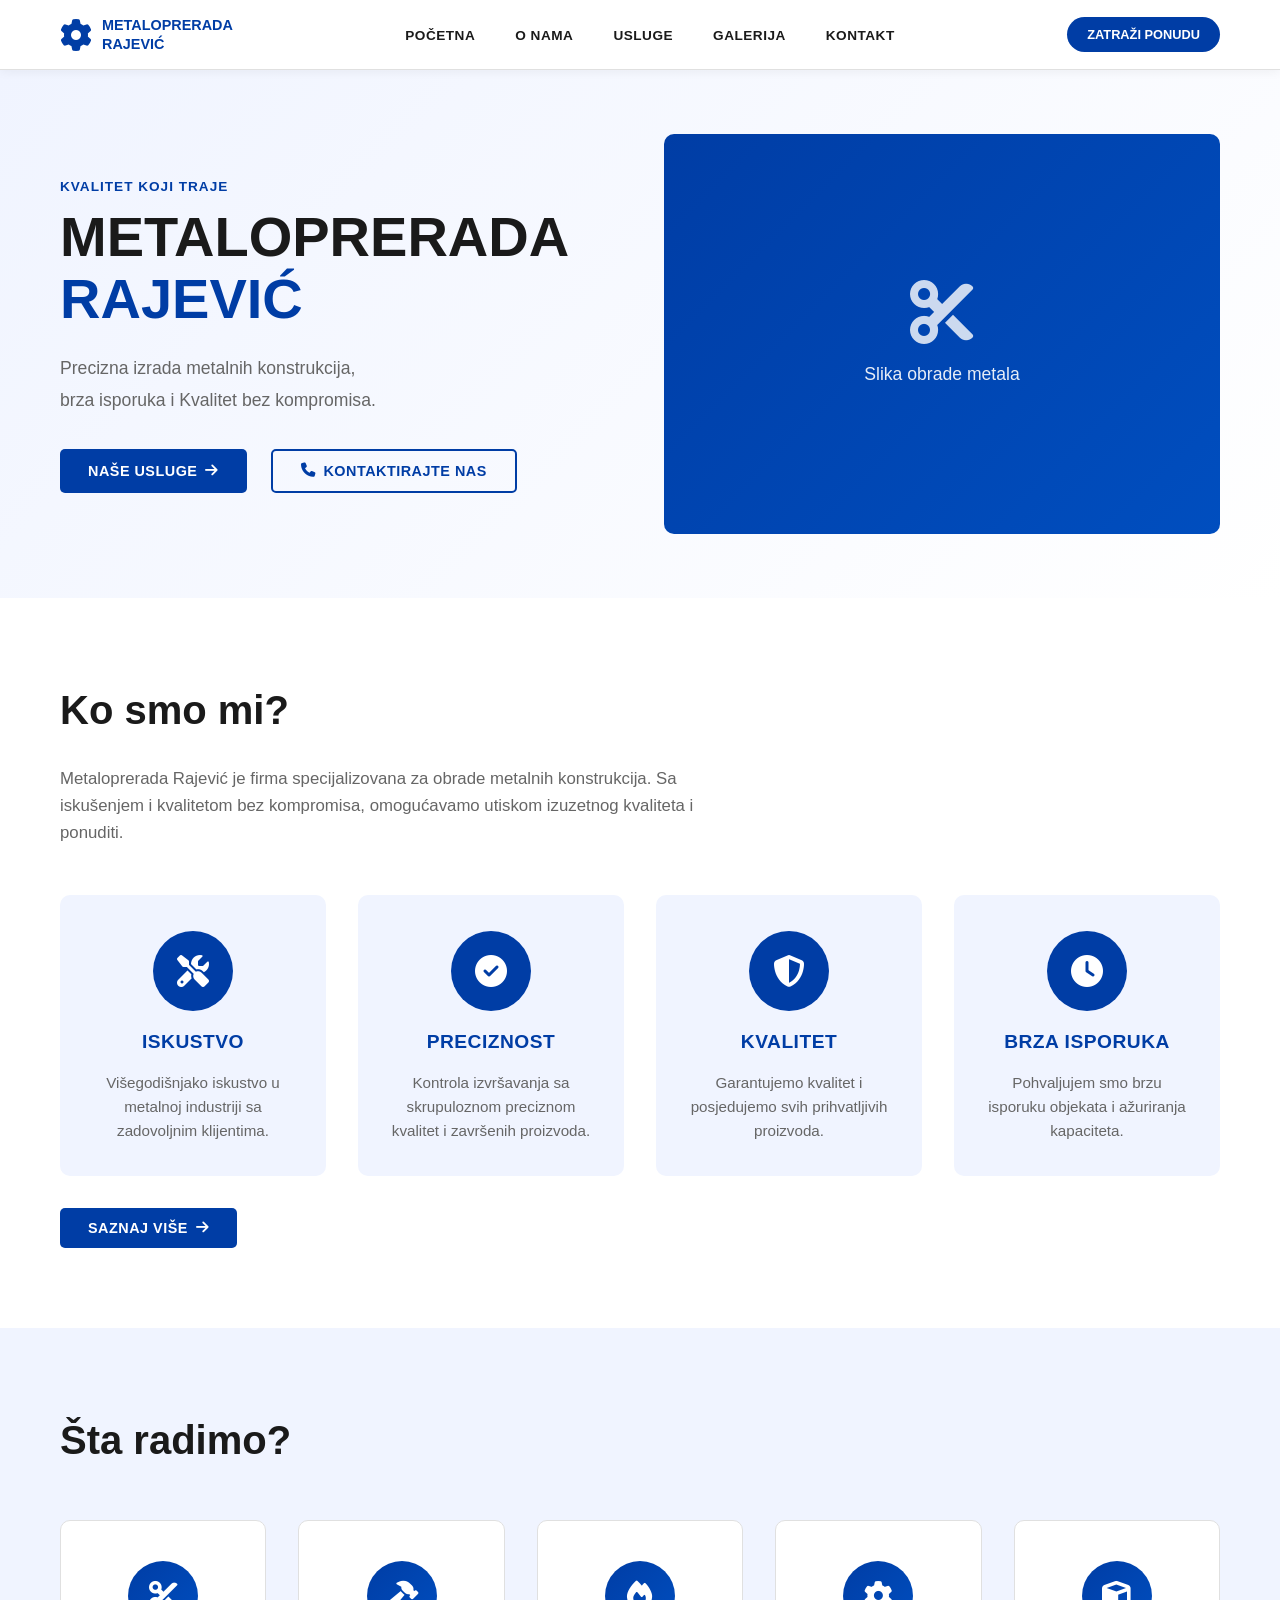
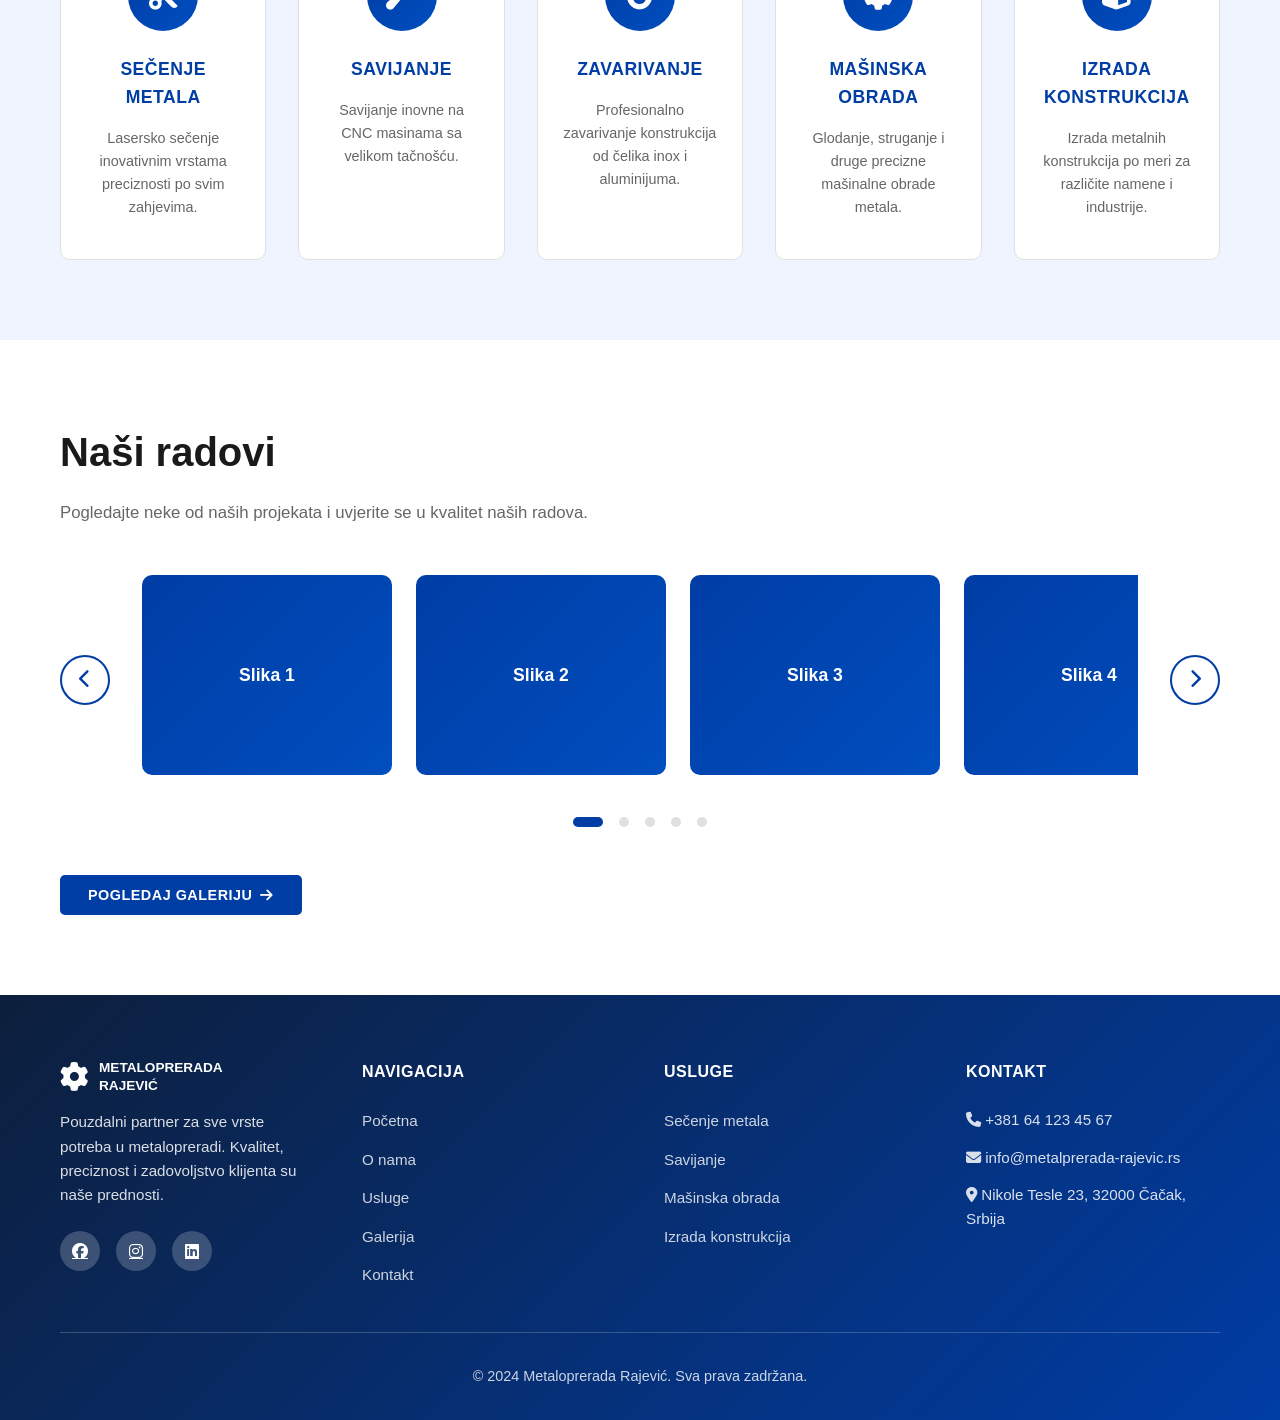
==== index.html @ bca1cd51 "Inicijalna struktura sajta - HTML/CSS/JS (bez README)" ====
<!DOCTYPE html>
<html lang="sr">
<head>
    <meta charset="UTF-8">
    <meta name="viewport" content="width=device-width, initial-scale=1.0">
    <title>Metaloprerada Rajević - Precizna obrada metala</title>
    <link rel="stylesheet" href="style.css">
    <link rel="stylesheet" href="https://cdnjs.cloudflare.com/ajax/libs/font-awesome/6.4.0/css/all.min.css">
</head>
<body>
    <header class="header">
        <nav class="navbar">
            <div class="container">
                <div class="logo">
                    <i class="fas fa-cog"></i>
                    <span>METALOPRERADA<br><strong>RAJEVIĆ</strong></span>
                </div>
                <ul class="nav-links">
                    <li><a href="#home">POČETNA</a></li>
                    <li><a href="#about">O NAMA</a></li>
                    <li><a href="#services">USLUGE</a></li>
                    <li><a href="#gallery">GALERIJA</a></li>
                    <li><a href="#contact">KONTAKT</a></li>
                </ul>
                <button class="cta-header">ZATRAŽI PONUDU</button>
            </div>
        </nav>
    </header>

    <main>
        <!-- HERO SEKCIJA -->
        <section id="home" class="hero">
            <div class="container">
                <div class="hero-content">
                    <p class="hero-label">KVALITET KOJI TRAJE</p>
                    <h1>METALOPRERADA<br><span class="highlight">RAJEVIĆ</span></h1>
                    <p class="hero-description">Precizna izrada metalnih konstrukcija,<br>brza isporuka i Kvalitet bez kompromisa.</p>
                    <div class="hero-buttons">
                        <button class="btn btn-primary">NAŠE USLUGE <i class="fas fa-arrow-right"></i></button>
                        <button class="btn btn-secondary"><i class="fas fa-phone"></i> KONTAKTIRAJTE NAS</button>
                    </div>
                </div>
                <div class="hero-image">
                    <div class="placeholder-image">
                        <i class="fas fa-cut"></i>
                        <p>Slika obrade metala</p>
                    </div>
                </div>
            </div>
        </section>

        <!-- O NAMA SEKCIJA -->
        <section id="about" class="about">
            <div class="container">
                <h2>Ko smo mi?</h2>
                <p class="section-intro">Metaloprerada Rajević je firma specijalizovana za obrade metalnih konstrukcija. Sa iskušenjem i kvalitetom bez kompromisa, omogućavamo utiskom izuzetnog kvaliteta i ponuditi.</p>
                
                <div class="features-grid">
                    <div class="feature-card">
                        <div class="feature-icon">
                            <i class="fas fa-tools"></i>
                        </div>
                        <h3>ISKUSTVO</h3>
                        <p>Višegodišnjako iskustvo u metalnoj industriji sa zadovoljnim klijentima.</p>
                    </div>
                    <div class="feature-card">
                        <div class="feature-icon">
                            <i class="fas fa-check-circle"></i>
                        </div>
                        <h3>PRECIZNOST</h3>
                        <p>Kontrola izvršavanja sa skrupuloznom preciznom kvalitet i završenih proizvoda.</p>
                    </div>
                    <div class="feature-card">
                        <div class="feature-icon">
                            <i class="fas fa-shield-alt"></i>
                        </div>
                        <h3>KVALITET</h3>
                        <p>Garantujemo kvalitet i posjedujemo svih prihvatljivih proizvoda.</p>
                    </div>
                    <div class="feature-card">
                        <div class="feature-icon">
                            <i class="fas fa-clock"></i>
                        </div>
                        <h3>BRZA ISPORUKA</h3>
                        <p>Pohvaljujem smo brzu isporuku objekata i ažuriranja kapaciteta.</p>
                    </div>
                </div>

                <button class="btn btn-primary">SAZNAJ VIŠE <i class="fas fa-arrow-right"></i></button>
            </div>
        </section>

        <!-- USLUGE SEKCIJA -->
        <section id="services" class="services">
            <div class="container">
                <h2>Šta radimo?</h2>
                
                <div class="services-grid">
                    <div class="service-item">
                        <div class="service-icon">
                            <i class="fas fa-cut"></i>
                        </div>
                        <h3>SEČENJE METALA</h3>
                        <p>Lasersko sečenje inovativnim vrstama preciznosti po svim zahjevima.</p>
                    </div>
                    <div class="service-item">
                        <div class="service-icon">
                            <i class="fas fa-hammer"></i>
                        </div>
                        <h3>SAVIJANJE</h3>
                        <p>Savijanje inovne na CNC masinama sa velikom tačnošću.</p>
                    </div>
                    <div class="service-item">
                        <div class="service-icon">
                            <i class="fas fa-fire"></i>
                        </div>
                        <h3>ZAVARIVANJE</h3>
                        <p>Profesionalno zavarivanje konstrukcija od čelika inox i aluminijuma.</p>
                    </div>
                    <div class="service-item">
                        <div class="service-icon">
                            <i class="fas fa-cog"></i>
                        </div>
                        <h3>MAŠINSKA OBRADA</h3>
                        <p>Glodanje, struganje i druge precizne mašinalne obrade metala.</p>
                    </div>
                    <div class="service-item">
                        <div class="service-icon">
                            <i class="fas fa-cube"></i>
                        </div>
                        <h3>IZRADA KONSTRUKCIJA</h3>
                        <p>Izrada metalnih konstrukcija po meri za različite namene i industrije.</p>
                    </div>
                </div>
            </div>
        </section>

        <!-- GALERIJA SEKCIJA -->
        <section id="gallery" class="gallery">
            <div class="container">
                <h2>Naši radovi</h2>
                <p class="gallery-intro">Pogledajte neke od naših projekata i uvjerite se u kvalitet naših radova.</p>
                
                <div class="gallery-slider">
                    <button class="gallery-btn prev">
                        <i class="fas fa-chevron-left"></i>
                    </button>
                    
                    <div class="gallery-track">
                        <div class="gallery-item">
                            <div class="gallery-placeholder">Slika 1</div>
                        </div>
                        <div class="gallery-item">
                            <div class="gallery-placeholder">Slika 2</div>
                        </div>
                        <div class="gallery-item">
                            <div class="gallery-placeholder">Slika 3</div>
                        </div>
                        <div class="gallery-item">
                            <div class="gallery-placeholder">Slika 4</div>
                        </div>
                        <div class="gallery-item">
                            <div class="gallery-placeholder">Slika 5</div>
                        </div>
                    </div>
                    
                    <button class="gallery-btn next">
                        <i class="fas fa-chevron-right"></i>
                    </button>
                </div>

                <div class="gallery-dots">
                    <span class="dot active" data-index="0"></span>
                    <span class="dot" data-index="1"></span>
                    <span class="dot" data-index="2"></span>
                    <span class="dot" data-index="3"></span>
                    <span class="dot" data-index="4"></span>
                </div>

                <button class="btn btn-primary gallery-link">POGLEDAJ GALERIJU <i class="fas fa-arrow-right"></i></button>
            </div>
        </section>
    </main>

    <!-- FOOTER -->
    <footer id="contact" class="footer">
        <div class="container">
            <div class="footer-grid">
                <div class="footer-col">
                    <div class="footer-logo">
                        <i class="fas fa-cog"></i>
                        <span>METALOPRERADA<br><strong>RAJEVIĆ</strong></span>
                    </div>
                    <p>Pouzdalni partner za sve vrste potreba u metalopreradi. Kvalitet, preciznost i zadovoljstvo klijenta su naše prednosti.</p>
                    <div class="social-links">
                        <a href="#"><i class="fab fa-facebook"></i></a>
                        <a href="#"><i class="fab fa-instagram"></i></a>
                        <a href="#"><i class="fab fa-linkedin"></i></a>
                    </div>
                </div>
                
                <div class="footer-col">
                    <h4>NAVIGACIJA</h4>
                    <ul>
                        <li><a href="#home">Početna</a></li>
                        <li><a href="#about">O nama</a></li>
                        <li><a href="#services">Usluge</a></li>
                        <li><a href="#gallery">Galerija</a></li>
                        <li><a href="#contact">Kontakt</a></li>
                    </ul>
                </div>
                
                <div class="footer-col">
                    <h4>USLUGE</h4>
                    <ul>
                        <li><a href="#">Sečenje metala</a></li>
                        <li><a href="#">Savijanje</a></li>
                        <li><a href="#">Mašinska obrada</a></li>
                        <li><a href="#">Izrada konstrukcija</a></li>
                    </ul>
                </div>
                
                <div class="footer-col">
                    <h4>KONTAKT</h4>
                    <p><i class="fas fa-phone"></i> +381 64 123 45 67</p>
                    <p><i class="fas fa-envelope"></i> info@metalprerada-rajevic.rs</p>
                    <p><i class="fas fa-map-marker-alt"></i> Nikole Tesle 23, 32000 Čačak, Srbija</p>
                </div>
            </div>
            
            <div class="footer-bottom">
                <p>&copy; 2024 Metaloprerada Rajević. Sva prava zadržana.</p>
            </div>
        </div>
    </footer>

    <script src="script.js"></script>
</body>
</html>
---- style.css ----
* {
    margin: 0;
    padding: 0;
    box-sizing: border-box;
}

:root {
    --primary-blue: #003DA5;
    --dark-blue: #0D1F3C;
    --accent-blue: #004EBF;
    --light-blue: #F0F4FF;
    --text-dark: #1a1a1a;
    --text-light: #666;
    --white: #ffffff;
    --border-color: #e0e0e0;
}

html {
    scroll-behavior: smooth;
}

body {
    font-family: 'Segoe UI', Tahoma, Geneva, Verdana, sans-serif;
    line-height: 1.6;
    color: var(--text-dark);
    background-color: var(--white);
}

.container {
    max-width: 1200px;
    margin: 0 auto;
    padding: 0 20px;
}

/* ==================== HEADER & NAVBAR ==================== */
.header {
    background-color: var(--white);
    border-bottom: 1px solid var(--border-color);
    position: sticky;
    top: 0;
    z-index: 100;
    box-shadow: 0 2px 10px rgba(0, 0, 0, 0.05);
}

.navbar {
    padding: 1rem 0;
}

.navbar .container {
    display: flex;
    justify-content: space-between;
    align-items: center;
    gap: 2rem;
}

.logo {
    display: flex;
    align-items: center;
    gap: 10px;
    font-weight: bold;
    color: var(--primary-blue);
    font-size: 0.9rem;
    line-height: 1.3;
}

.logo i {
    font-size: 2rem;
    color: var(--primary-blue);
}

.nav-links {
    display: flex;
    list-style: none;
    gap: 2.5rem;
    flex: 1;
    justify-content: center;
}

.nav-links a {
    color: var(--text-dark);
    text-decoration: none;
    font-size: 0.85rem;
    font-weight: 600;
    letter-spacing: 0.5px;
    transition: color 0.3s ease;
}

.nav-links a:hover {
    color: var(--primary-blue);
}

.cta-header {
    background-color: var(--primary-blue);
    color: var(--white);
    border: none;
    padding: 10px 20px;
    border-radius: 25px;
    font-size: 0.8rem;
    font-weight: 600;
    cursor: pointer;
    transition: background-color 0.3s ease;
    white-space: nowrap;
}

.cta-header:hover {
    background-color: var(--accent-blue);
}

/* ==================== HERO SECTION ==================== */
.hero {
    padding: 4rem 0;
    background: linear-gradient(135deg, var(--light-blue) 0%, var(--white) 100%);
}

.hero .container {
    display: grid;
    grid-template-columns: 1fr 1fr;
    gap: 3rem;
    align-items: center;
}

.hero-label {
    color: var(--primary-blue);
    font-size: 0.85rem;
    font-weight: 700;
    letter-spacing: 1px;
    margin-bottom: 0.5rem;
}

.hero h1 {
    font-size: 3.5rem;
    font-weight: 900;
    line-height: 1.1;
    margin-bottom: 1.5rem;
    color: var(--text-dark);
}

.hero .highlight {
    color: var(--primary-blue);
}

.hero-description {
    font-size: 1.1rem;
    color: var(--text-light);
    margin-bottom: 2rem;
    line-height: 1.8;
}

.hero-buttons {
    display: flex;
    gap: 1.5rem;
    flex-wrap: wrap;
}

.btn {
    padding: 12px 28px;
    border: none;
    border-radius: 5px;
    font-size: 0.9rem;
    font-weight: 600;
    cursor: pointer;
    transition: all 0.3s ease;
    display: inline-flex;
    align-items: center;
    gap: 8px;
    letter-spacing: 0.5px;
}

.btn-primary {
    background-color: var(--primary-blue);
    color: var(--white);
}

.btn-primary:hover {
    background-color: var(--accent-blue);
    transform: translateY(-2px);
    box-shadow: 0 8px 20px rgba(0, 61, 165, 0.3);
}

.btn-secondary {
    background-color: transparent;
    color: var(--primary-blue);
    border: 2px solid var(--primary-blue);
}

.btn-secondary:hover {
    background-color: var(--light-blue);
    transform: translateY(-2px);
}

.hero-image {
    display: flex;
    justify-content: center;
    align-items: center;
}

.placeholder-image {
    width: 100%;
    height: 400px;
    background: linear-gradient(135deg, var(--primary-blue) 0%, var(--accent-blue) 100%);
    border-radius: 10px;
    display: flex;
    flex-direction: column;
    justify-content: center;
    align-items: center;
    color: var(--white);
    gap: 1rem;
}

.placeholder-image i {
    font-size: 4rem;
    opacity: 0.8;
}

.placeholder-image p {
    font-size: 1.1rem;
    opacity: 0.9;
}

/* ==================== ABOUT SECTION ==================== */
.about {
    padding: 5rem 0;
    background-color: var(--white);
}

.about h2 {
    font-size: 2.5rem;
    font-weight: 800;
    margin-bottom: 1.5rem;
    color: var(--text-dark);
}

.section-intro {
    font-size: 1.05rem;
    color: var(--text-light);
    margin-bottom: 3rem;
    max-width: 700px;
}

.features-grid {
    display: grid;
    grid-template-columns: repeat(auto-fit, minmax(250px, 1fr));
    gap: 2rem;
    margin-bottom: 2rem;
}

.feature-card {
    background: var(--light-blue);
    padding: 2rem;
    border-radius: 10px;
    text-align: center;
    transition: all 0.3s ease;
    border-top: 4px solid transparent;
}

.feature-card:hover {
    transform: translateY(-8px);
    border-top-color: var(--primary-blue);
    box-shadow: 0 15px 30px rgba(0, 61, 165, 0.1);
}

.feature-icon {
    width: 80px;
    height: 80px;
    background: var(--primary-blue);
    border-radius: 50%;
    display: flex;
    justify-content: center;
    align-items: center;
    margin: 0 auto 1rem;
    font-size: 2rem;
    color: var(--white);
}

.feature-card h3 {
    font-size: 1.2rem;
    font-weight: 700;
    margin-bottom: 0.8rem;
    color: var(--primary-blue);
    letter-spacing: 0.5px;
}

.feature-card p {
    color: var(--text-light);
    font-size: 0.95rem;
    line-height: 1.6;
}

/* ==================== SERVICES SECTION ==================== */
.services {
    padding: 5rem 0;
    background-color: var(--light-blue);
}

.services h2 {
    font-size: 2.5rem;
    font-weight: 800;
    margin-bottom: 3rem;
    color: var(--text-dark);
}

.services-grid {
    display: grid;
    grid-template-columns: repeat(auto-fit, minmax(200px, 1fr));
    gap: 2rem;
}

.service-item {
    background: var(--white);
    padding: 2.5rem 1.5rem;
    border-radius: 10px;
    text-align: center;
    transition: all 0.3s ease;
    border: 1px solid var(--border-color);
}

.service-item:hover {
    transform: translateY(-10px);
    box-shadow: 0 20px 40px rgba(0, 61, 165, 0.15);
}

.service-icon {
    width: 70px;
    height: 70px;
    background: linear-gradient(135deg, var(--primary-blue), var(--accent-blue));
    border-radius: 50%;
    display: flex;
    justify-content: center;
    align-items: center;
    margin: 0 auto 1.5rem;
    font-size: 1.8rem;
    color: var(--white);
}

.service-item h3 {
    font-size: 1.1rem;
    font-weight: 700;
    margin-bottom: 1rem;
    color: var(--primary-blue);
    letter-spacing: 0.5px;
}

.service-item p {
    color: var(--text-light);
    font-size: 0.9rem;
    line-height: 1.6;
}

/* ==================== GALLERY SECTION ==================== */
.gallery {
    padding: 5rem 0;
    background-color: var(--white);
}

.gallery h2 {
    font-size: 2.5rem;
    font-weight: 800;
    margin-bottom: 1rem;
    color: var(--text-dark);
}

.gallery-intro {
    color: var(--text-light);
    margin-bottom: 3rem;
    font-size: 1.05rem;
}

.gallery-slider {
    position: relative;
    display: flex;
    align-items: center;
    gap: 2rem;
    margin-bottom: 2rem;
}

.gallery-btn {
    width: 50px;
    height: 50px;
    border-radius: 50%;
    border: 2px solid var(--primary-blue);
    background: var(--white);
    color: var(--primary-blue);
    cursor: pointer;
    display: flex;
    justify-content: center;
    align-items: center;
    font-size: 1.2rem;
    transition: all 0.3s ease;
    flex-shrink: 0;
}

.gallery-btn:hover {
    background: var(--primary-blue);
    color: var(--white);
}

.gallery-track {
    display: flex;
    gap: 1.5rem;
    overflow-x: auto;
    scroll-behavior: smooth;
    flex: 1;
    padding-bottom: 10px;
    scroll-snap-type: x mandatory;
}

.gallery-track::-webkit-scrollbar {
    height: 8px;
}

.gallery-track::-webkit-scrollbar-track {
    background: var(--light-blue);
    border-radius: 10px;
}

.gallery-track::-webkit-scrollbar-thumb {
    background: var(--primary-blue);
    border-radius: 10px;
}

.gallery-item {
    min-width: 250px;
    height: 200px;
    border-radius: 10px;
    overflow: hidden;
    scroll-snap-align: center;
}

.gallery-placeholder {
    width: 100%;
    height: 100%;
    background: linear-gradient(135deg, var(--primary-blue) 0%, var(--accent-blue) 100%);
    display: flex;
    justify-content: center;
    align-items: center;
    color: var(--white);
    font-size: 1.1rem;
    font-weight: 600;
}

.gallery-dots {
    display: flex;
    justify-content: center;
    gap: 1rem;
    margin-bottom: 2rem;
}

.dot {
    width: 10px;
    height: 10px;
    border-radius: 50%;
    background: var(--border-color);
    cursor: pointer;
    transition: all 0.3s ease;
}

.dot.active {
    background: var(--primary-blue);
    width: 30px;
    border-radius: 5px;
}

.gallery-link {
    margin-top: 1rem;
}

/* ==================== FOOTER ==================== */
.footer {
    background: linear-gradient(135deg, var(--dark-blue) 0%, var(--primary-blue) 100%);
    color: var(--white);
    padding: 4rem 0 2rem;
}

.footer-grid {
    display: grid;
    grid-template-columns: repeat(auto-fit, minmax(250px, 1fr));
    gap: 3rem;
    margin-bottom: 2rem;
}

.footer-col h4 {
    font-size: 1rem;
    font-weight: 700;
    margin-bottom: 1.5rem;
    letter-spacing: 0.5px;
}

.footer-col ul {
    list-style: none;
}

.footer-col ul li {
    margin-bottom: 0.8rem;
}

.footer-col ul a {
    color: rgba(255, 255, 255, 0.8);
    text-decoration: none;
    transition: color 0.3s ease;
    font-size: 0.95rem;
}

.footer-col ul a:hover {
    color: var(--white);
}

.footer-logo {
    display: flex;
    align-items: center;
    gap: 10px;
    font-weight: bold;
    font-size: 0.85rem;
    line-height: 1.3;
    margin-bottom: 1rem;
}

.footer-logo i {
    font-size: 1.8rem;
}

.footer-col p {
    font-size: 0.95rem;
    color: rgba(255, 255, 255, 0.85);
    margin-bottom: 0.8rem;
    line-height: 1.6;
}

.social-links {
    display: flex;
    gap: 1rem;
    margin-top: 1.5rem;
}

.social-links a {
    width: 40px;
    height: 40px;
    border-radius: 50%;
    background: rgba(255, 255, 255, 0.2);
    display: flex;
    justify-content: center;
    align-items: center;
    color: var(--white);
    transition: all 0.3s ease;
}

.social-links a:hover {
    background: var(--white);
    color: var(--primary-blue);
}

.footer-bottom {
    border-top: 1px solid rgba(255, 255, 255, 0.2);
    padding-top: 2rem;
    text-align: center;
    font-size: 0.9rem;
    color: rgba(255, 255, 255, 0.8);
}

/* ==================== RESPONSIVE ==================== */
@media (max-width: 768px) {
    .navbar .container {
        flex-direction: column;
        gap: 1rem;
    }

    .nav-links {
        gap: 1rem;
        font-size: 0.8rem;
        flex-wrap: wrap;
    }

    .hero .container {
        grid-template-columns: 1fr;
    }

    .hero h1 {
        font-size: 2.2rem;
    }

    .hero-buttons {
        flex-direction: column;
    }

    .btn {
        width: 100%;
        justify-content: center;
    }

    .placeholder-image {
        height: 300px;
    }

    .services-grid {
        grid-template-columns: repeat(2, 1fr);
    }

    .about h2,
    .services h2,
    .gallery h2 {
        font-size: 2rem;
    }
}

@media (max-width: 480px) {
    .hero h1 {
        font-size: 1.8rem;
    }

    .nav-links {
        display: none;
    }

    .services-grid {
        grid-template-columns: 1fr;
    }

    .features-grid {
        grid-template-columns: 1fr;
    }

    .gallery-slider {
        flex-direction: column;
    }

    .gallery-btn {
        width: 40px;
        height: 40px;
    }
}
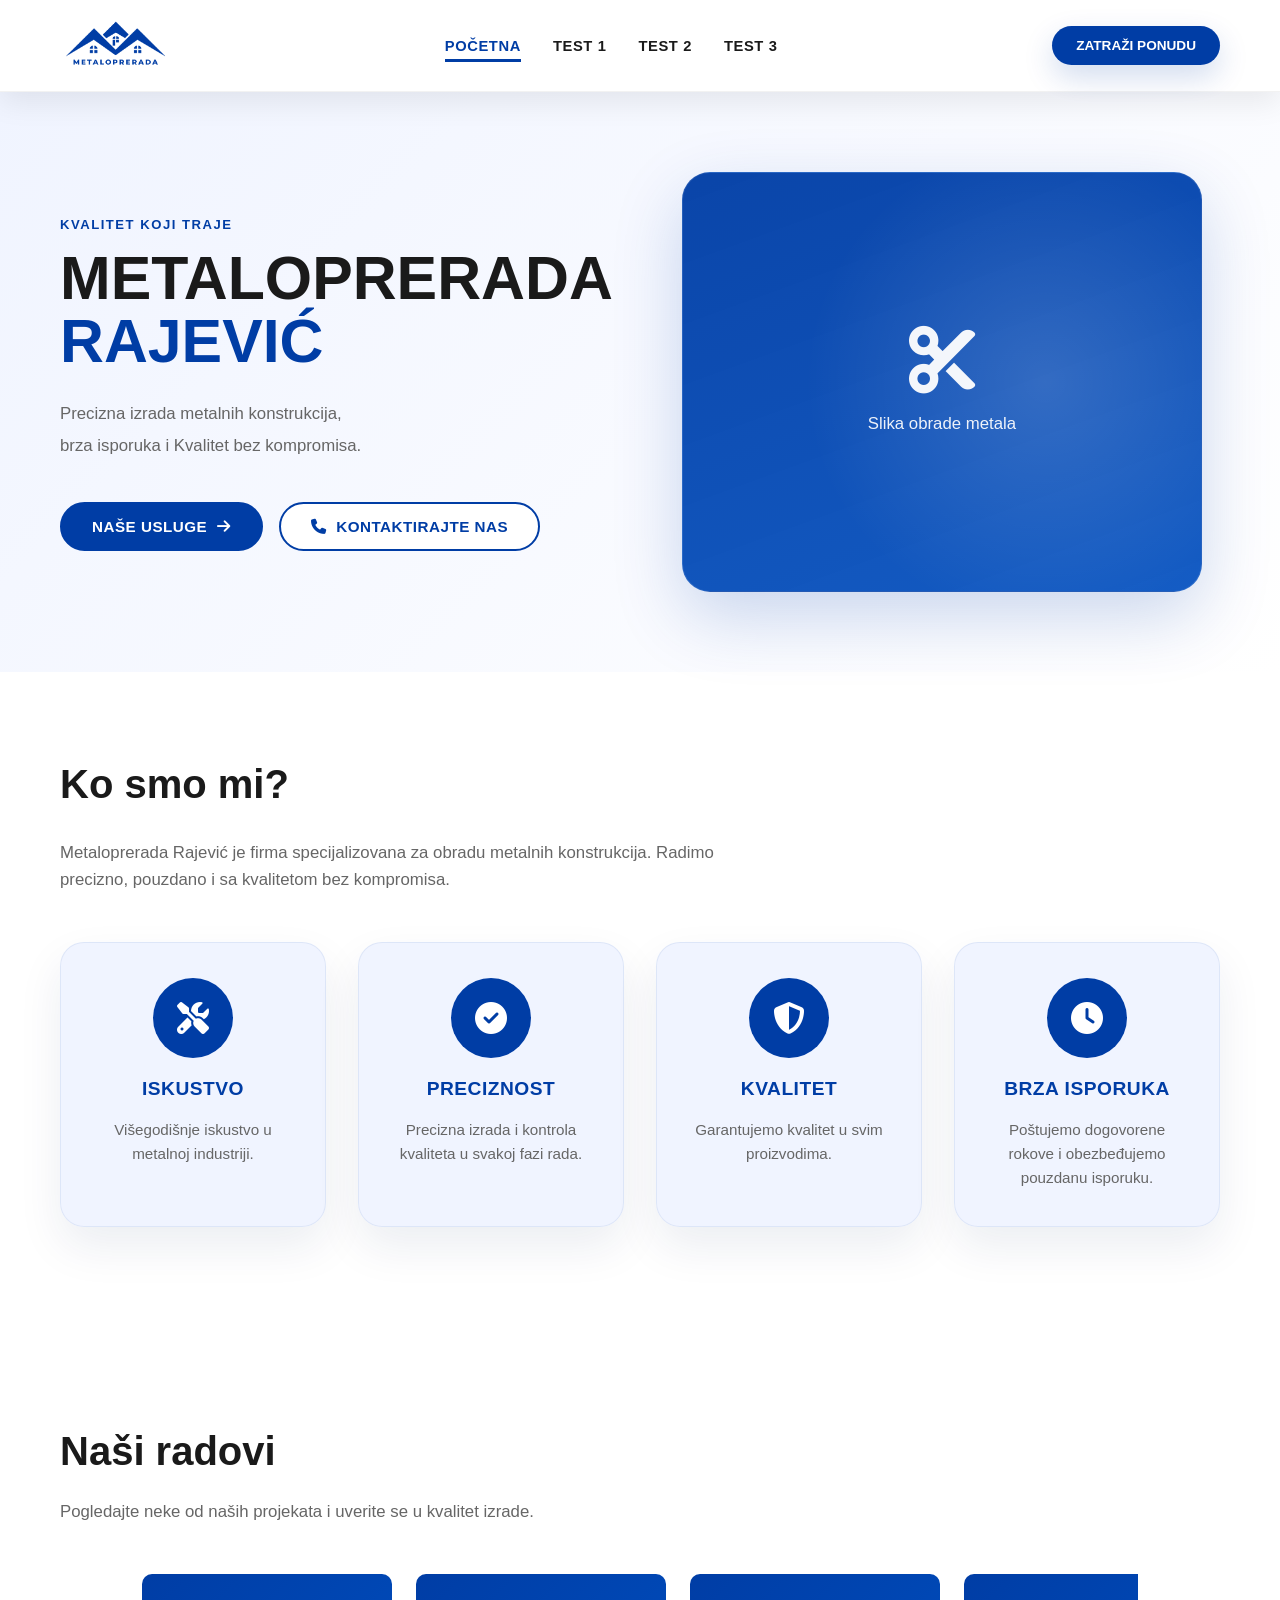
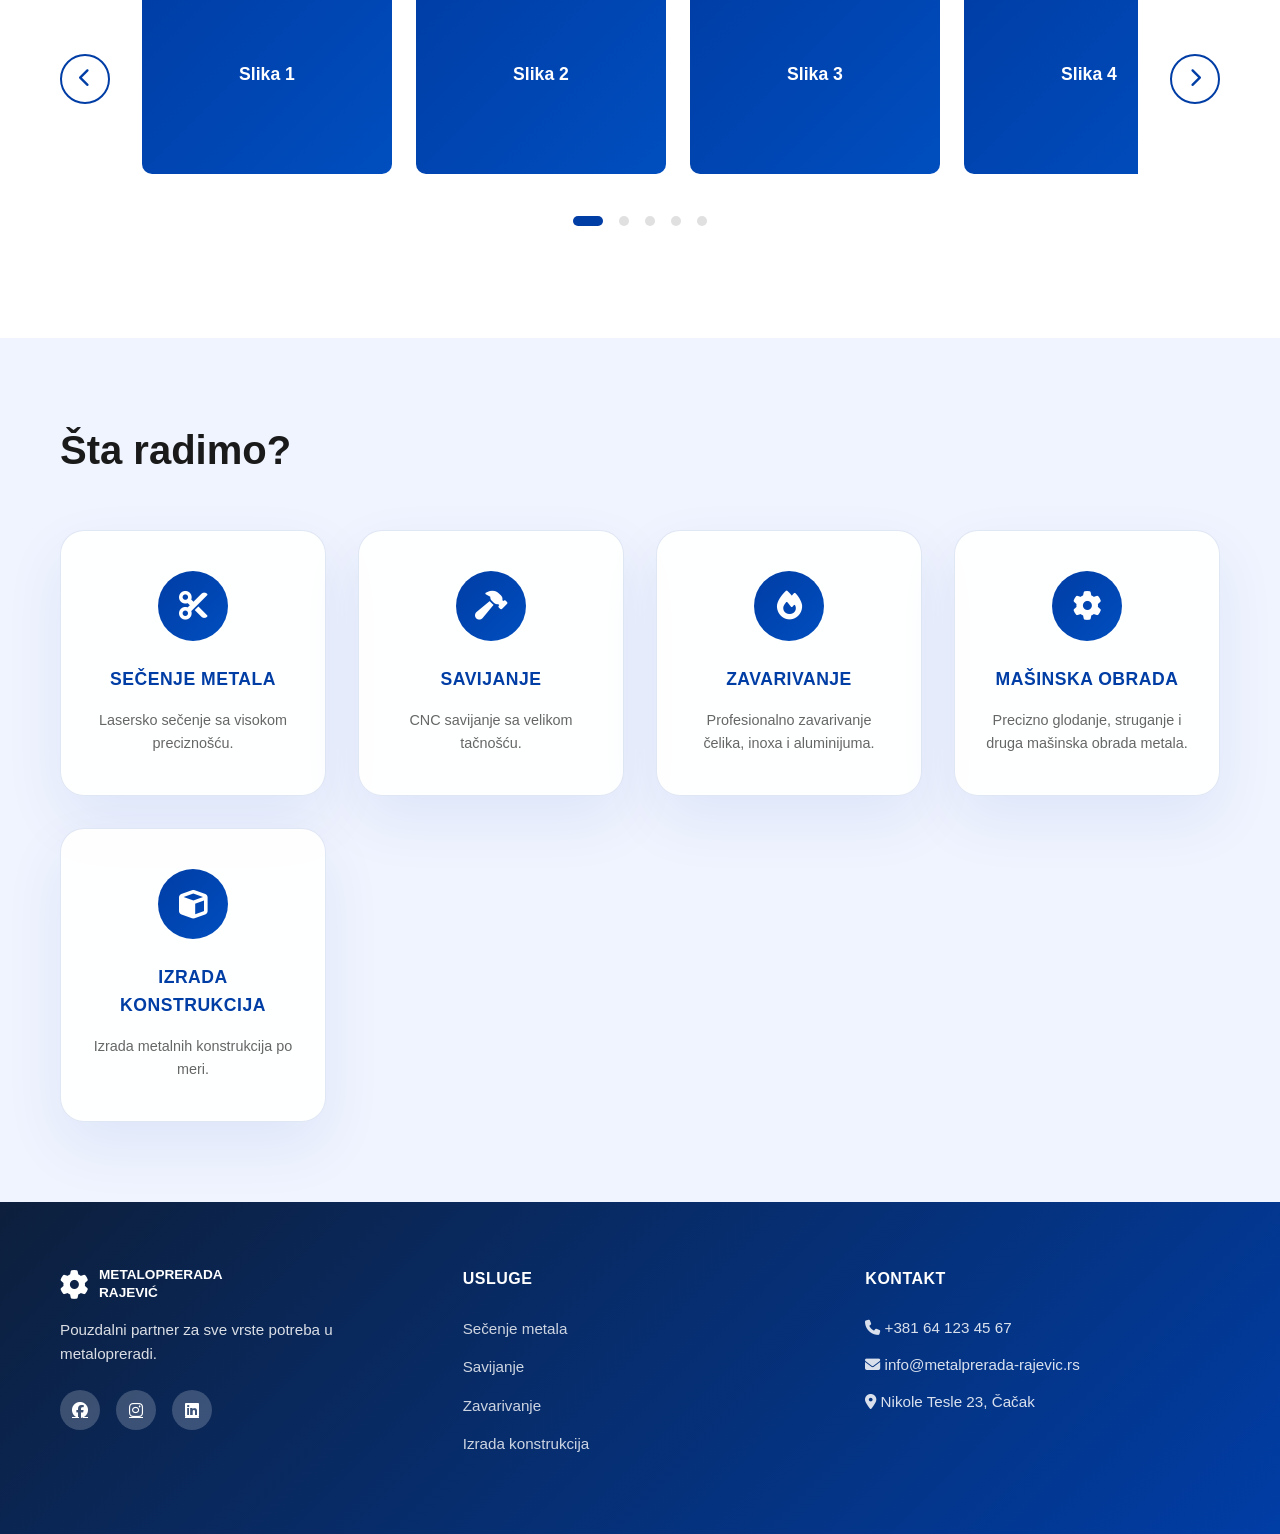
==== commit 908c93c5: "Verzija dva" ====
--- a/index.html
+++ b/index.html
@@ -11,179 +11,290 @@
     <header class="header">
         <nav class="navbar">
             <div class="container">
-                <div class="logo">
-                    <i class="fas fa-cog"></i>
-                    <span>METALOPRERADA<br><strong>RAJEVIĆ</strong></span>
-                </div>
-                <ul class="nav-links">
-                    <li><a href="#home">POČETNA</a></li>
-                    <li><a href="#about">O NAMA</a></li>
-                    <li><a href="#services">USLUGE</a></li>
-                    <li><a href="#gallery">GALERIJA</a></li>
-                    <li><a href="#contact">KONTAKT</a></li>
+                <a class="logo" href="/" data-page="home">
+                    <img src="logo.png" alt="Metaloprerada Rajević logo">
+                </a>
+                <ul class="nav-links" id="navLinks">
+                    <li><a href="/" data-page="home">POČETNA</a></li>
+                    <li><a href="/test1" data-page="test1">TEST 1</a></li>
+                    <li><a href="/test2" data-page="test2">TEST 2</a></li>
+                    <li><a href="/test3" data-page="test3">TEST 3</a></li>
                 </ul>
-                <button class="cta-header">ZATRAŽI PONUDU</button>
+                <button class="cta-header" type="button" data-scroll-target="contact">ZATRAŽI PONUDU</button>
             </div>
         </nav>
     </header>
 
-    <main>
-        <!-- HERO SEKCIJA -->
-        <section id="home" class="hero">
-            <div class="container">
-                <div class="hero-content">
-                    <p class="hero-label">KVALITET KOJI TRAJE</p>
-                    <h1>METALOPRERADA<br><span class="highlight">RAJEVIĆ</span></h1>
-                    <p class="hero-description">Precizna izrada metalnih konstrukcija,<br>brza isporuka i Kvalitet bez kompromisa.</p>
-                    <div class="hero-buttons">
-                        <button class="btn btn-primary">NAŠE USLUGE <i class="fas fa-arrow-right"></i></button>
-                        <button class="btn btn-secondary"><i class="fas fa-phone"></i> KONTAKTIRAJTE NAS</button>
-                    </div>
-                </div>
-                <div class="hero-image">
-                    <div class="placeholder-image">
-                        <i class="fas fa-cut"></i>
-                        <p>Slika obrade metala</p>
-                    </div>
-                </div>
-            </div>
+    <!-- HAMBURGER MENI - VAN HEADERA DA OSTANE IZNAD MOBILE OVERLAY-A -->
+    <button class="hamburger" id="hamburger" type="button" aria-label="Otvori meni" aria-expanded="false">
+        <span aria-hidden="true"></span>
+        <span aria-hidden="true"></span>
+        <span aria-hidden="true"></span>
+    </button>
+
+    <!-- MOBILE MENI FULLSCREEN -->
+    <div class="mobile-menu" id="mobileMenu" aria-hidden="true">
+        <ul class="mobile-nav">
+            <li><a href="/" data-page="home">POČETNA</a></li>
+            <li><a href="/test1" data-page="test1">TEST 1</a></li>
+            <li><a href="/test2" data-page="test2">TEST 2</a></li>
+            <li><a href="/test3" data-page="test3">TEST 3</a></li>
+        </ul>
+    </div>
+
+    <main id="app">
+        <!-- HOME STRANICA -->
+        <section id="page-home" class="page active">
+            <!-- HERO SEKCIJA -->
+            <section class="hero">
+                <div class="container">
+                    <div class="hero-content">
+                        <p class="hero-label">KVALITET KOJI TRAJE</p>
+                        <h1>METALOPRERADA<br><span class="highlight">RAJEVIĆ</span></h1>
+                        <p class="hero-description">Precizna izrada metalnih konstrukcija,<br>brza isporuka i Kvalitet bez kompromisa.</p>
+                        <div class="hero-buttons">
+                            <button class="btn btn-primary" type="button" data-scroll-target="services">NAŠE USLUGE <i class="fas fa-arrow-right"></i></button>
+                            <button class="btn btn-secondary" type="button" data-scroll-target="contact"><i class="fas fa-phone"></i> KONTAKTIRAJTE NAS</button>
+                        </div>
+                    </div>
+                    <div class="hero-image">
+                        <div class="placeholder-image">
+                            <i class="fas fa-cut"></i>
+                            <p>Slika obrade metala</p>
+                        </div>
+                    </div>
+                </div>
+            </section>
+
+            <!-- O NAMA SEKCIJA -->
+            <section class="about" id="about">
+                <div class="container">
+                    <h2>Ko smo mi?</h2>
+                    <p class="section-intro">Metaloprerada Rajević je firma specijalizovana za obradu metalnih konstrukcija. Radimo precizno, pouzdano i sa kvalitetom bez kompromisa.</p>
+                    
+                    <div class="features-grid">
+                        <div class="feature-card">
+                            <div class="feature-icon">
+                                <i class="fas fa-tools"></i>
+                            </div>
+                            <h3>ISKUSTVO</h3>
+                            <p>Višegodišnje iskustvo u metalnoj industriji.</p>
+                        </div>
+                        <div class="feature-card">
+                            <div class="feature-icon">
+                                <i class="fas fa-check-circle"></i>
+                            </div>
+                            <h3>PRECIZNOST</h3>
+                            <p>Precizna izrada i kontrola kvaliteta u svakoj fazi rada.</p>
+                        </div>
+                        <div class="feature-card">
+                            <div class="feature-icon">
+                                <i class="fas fa-shield-alt"></i>
+                            </div>
+                            <h3>KVALITET</h3>
+                            <p>Garantujemo kvalitet u svim proizvodima.</p>
+                        </div>
+                        <div class="feature-card">
+                            <div class="feature-icon">
+                                <i class="fas fa-clock"></i>
+                            </div>
+                            <h3>BRZA ISPORUKA</h3>
+                            <p>Poštujemo dogovorene rokove i obezbeđujemo pouzdanu isporuku.</p>
+                        </div>
+                    </div>
+                </div>
+            </section>
+
+            <!-- GALERIJA SEKCIJA -->
+            <section class="gallery" id="gallery">
+                <div class="container">
+                    <h2>Naši radovi</h2>
+                    <p class="gallery-intro">Pogledajte neke od naših projekata i uverite se u kvalitet izrade.</p>
+
+                    <div class="gallery-slider">
+                        <button class="gallery-btn prev" type="button" aria-label="Prethodna slika">
+                            <i class="fas fa-chevron-left"></i>
+                        </button>
+
+                        <div class="gallery-track">
+                            <div class="gallery-item">
+                                <div class="gallery-placeholder">Slika 1</div>
+                            </div>
+                            <div class="gallery-item">
+                                <div class="gallery-placeholder">Slika 2</div>
+                            </div>
+                            <div class="gallery-item">
+                                <div class="gallery-placeholder">Slika 3</div>
+                            </div>
+                            <div class="gallery-item">
+                                <div class="gallery-placeholder">Slika 4</div>
+                            </div>
+                            <div class="gallery-item">
+                                <div class="gallery-placeholder">Slika 5</div>
+                            </div>
+                        </div>
+
+                        <button class="gallery-btn next" type="button" aria-label="Sledeća slika">
+                            <i class="fas fa-chevron-right"></i>
+                        </button>
+                    </div>
+
+                    <div class="gallery-dots" aria-label="Navigacija galerije">
+                        <button class="dot active" type="button" data-index="0" aria-label="Prikaži sliku 1"></button>
+                        <button class="dot" type="button" data-index="1" aria-label="Prikaži sliku 2"></button>
+                        <button class="dot" type="button" data-index="2" aria-label="Prikaži sliku 3"></button>
+                        <button class="dot" type="button" data-index="3" aria-label="Prikaži sliku 4"></button>
+                        <button class="dot" type="button" data-index="4" aria-label="Prikaži sliku 5"></button>
+                    </div>
+                </div>
+            </section>
+
+            <!-- USLUGE SEKCIJA -->
+            <section class="services" id="services">
+                <div class="container">
+                    <h2>Šta radimo?</h2>
+                    
+                    <div class="services-grid">
+                        <div class="service-item">
+                            <div class="service-icon">
+                                <i class="fas fa-cut"></i>
+                            </div>
+                            <h3>SEČENJE METALA</h3>
+                            <p>Lasersko sečenje sa visokom preciznošću.</p>
+                        </div>
+                        <div class="service-item">
+                            <div class="service-icon">
+                                <i class="fas fa-hammer"></i>
+                            </div>
+                            <h3>SAVIJANJE</h3>
+                            <p>CNC savijanje sa velikom tačnošću.</p>
+                        </div>
+                        <div class="service-item">
+                            <div class="service-icon">
+                                <i class="fas fa-fire"></i>
+                            </div>
+                            <h3>ZAVARIVANJE</h3>
+                            <p>Profesionalno zavarivanje čelika, inoxa i aluminijuma.</p>
+                        </div>
+                        <div class="service-item">
+                            <div class="service-icon">
+                                <i class="fas fa-cog"></i>
+                            </div>
+                            <h3>MAŠINSKA OBRADA</h3>
+                            <p>Precizno glodanje, struganje i druga mašinska obrada metala.</p>
+                        </div>
+                        <div class="service-item">
+                            <div class="service-icon">
+                                <i class="fas fa-cube"></i>
+                            </div>
+                            <h3>IZRADA KONSTRUKCIJA</h3>
+                            <p>Izrada metalnih konstrukcija po meri.</p>
+                        </div>
+                    </div>
+                </div>
+            </section>
         </section>
 
-        <!-- O NAMA SEKCIJA -->
-        <section id="about" class="about">
-            <div class="container">
-                <h2>Ko smo mi?</h2>
-                <p class="section-intro">Metaloprerada Rajević je firma specijalizovana za obrade metalnih konstrukcija. Sa iskušenjem i kvalitetom bez kompromisa, omogućavamo utiskom izuzetnog kvaliteta i ponuditi.</p>
-                
-                <div class="features-grid">
-                    <div class="feature-card">
-                        <div class="feature-icon">
-                            <i class="fas fa-tools"></i>
-                        </div>
-                        <h3>ISKUSTVO</h3>
-                        <p>Višegodišnjako iskustvo u metalnoj industriji sa zadovoljnim klijentima.</p>
-                    </div>
-                    <div class="feature-card">
-                        <div class="feature-icon">
-                            <i class="fas fa-check-circle"></i>
-                        </div>
-                        <h3>PRECIZNOST</h3>
-                        <p>Kontrola izvršavanja sa skrupuloznom preciznom kvalitet i završenih proizvoda.</p>
-                    </div>
-                    <div class="feature-card">
-                        <div class="feature-icon">
-                            <i class="fas fa-shield-alt"></i>
-                        </div>
-                        <h3>KVALITET</h3>
-                        <p>Garantujemo kvalitet i posjedujemo svih prihvatljivih proizvoda.</p>
-                    </div>
-                    <div class="feature-card">
-                        <div class="feature-icon">
-                            <i class="fas fa-clock"></i>
-                        </div>
-                        <h3>BRZA ISPORUKA</h3>
-                        <p>Pohvaljujem smo brzu isporuku objekata i ažuriranja kapaciteta.</p>
-                    </div>
-                </div>
-
-                <button class="btn btn-primary">SAZNAJ VIŠE <i class="fas fa-arrow-right"></i></button>
+        <!-- TEST 1 STRANICA -->
+        <section id="page-test1" class="page">
+            <div class="test-page">
+                <div class="container">
+                    <h1>TEST 1 - PORTFOLIO</h1>
+                    <div class="test-content">
+                        <div class="test-card">
+                            <div class="test-icon">
+                                <i class="fas fa-image"></i>
+                            </div>
+                            <h2>Naši projekti</h2>
+                            <p>Ovdje su prikazani naši dosadašnji uspješni projekti u metalopreradi.</p>
+                            <p>Svaki projekt je rađen sa preciznošću i kvalitetom koji odgovaraju standardima.</p>
+                        </div>
+                        <div class="test-card">
+                            <div class="test-icon">
+                                <i class="fas fa-award"></i>
+                            </div>
+                            <h2>Nagrade</h2>
+                            <p>Više puta nagrađeni za kvalitet i inovaciju u industriji.</p>
+                        </div>
+                        <div class="test-card">
+                            <div class="test-icon">
+                                <i class="fas fa-users"></i>
+                            </div>
+                            <h2>Timovi</h2>
+                            <p>Naš tim stručnjaka radi sa dedikacijom na svakom projektu.</p>
+                        </div>
+                    </div>
+                </div>
             </div>
         </section>
 
-        <!-- USLUGE SEKCIJA -->
-        <section id="services" class="services">
-            <div class="container">
-                <h2>Šta radimo?</h2>
-                
-                <div class="services-grid">
-                    <div class="service-item">
-                        <div class="service-icon">
-                            <i class="fas fa-cut"></i>
-                        </div>
-                        <h3>SEČENJE METALA</h3>
-                        <p>Lasersko sečenje inovativnim vrstama preciznosti po svim zahjevima.</p>
-                    </div>
-                    <div class="service-item">
-                        <div class="service-icon">
-                            <i class="fas fa-hammer"></i>
-                        </div>
-                        <h3>SAVIJANJE</h3>
-                        <p>Savijanje inovne na CNC masinama sa velikom tačnošću.</p>
-                    </div>
-                    <div class="service-item">
-                        <div class="service-icon">
-                            <i class="fas fa-fire"></i>
-                        </div>
-                        <h3>ZAVARIVANJE</h3>
-                        <p>Profesionalno zavarivanje konstrukcija od čelika inox i aluminijuma.</p>
-                    </div>
-                    <div class="service-item">
-                        <div class="service-icon">
-                            <i class="fas fa-cog"></i>
-                        </div>
-                        <h3>MAŠINSKA OBRADA</h3>
-                        <p>Glodanje, struganje i druge precizne mašinalne obrade metala.</p>
-                    </div>
-                    <div class="service-item">
-                        <div class="service-icon">
-                            <i class="fas fa-cube"></i>
-                        </div>
-                        <h3>IZRADA KONSTRUKCIJA</h3>
-                        <p>Izrada metalnih konstrukcija po meri za različite namene i industrije.</p>
+        <!-- TEST 2 STRANICA -->
+        <section id="page-test2" class="page">
+            <div class="test-page">
+                <div class="container">
+                    <h1>TEST 2 - TEHNOLOGIJE</h1>
+                    <div class="test-content">
+                        <div class="test-card">
+                            <div class="test-icon">
+                                <i class="fas fa-microchip"></i>
+                            </div>
+                            <h2>CNC Mašine</h2>
+                            <p>Koristi najnoviju CNC tehnologiju za preciznu obradu.</p>
+                        </div>
+                        <div class="test-card">
+                            <div class="test-icon">
+                                <i class="fas fa-robot"></i>
+                            </div>
+                            <h2>Automatizacija</h2>
+                            <p>Puno automatizovani procesi za bržu produkciju.</p>
+                        </div>
+                        <div class="test-card">
+                            <div class="test-icon">
+                                <i class="fas fa-flask"></i>
+                            </div>
+                            <h2>Kontrola Kvaliteta</h2>
+                            <p>Laboratorijska kontrola na svakom stepenu proizvodnje.</p>
+                        </div>
                     </div>
                 </div>
             </div>
         </section>
 
-        <!-- GALERIJA SEKCIJA -->
-        <section id="gallery" class="gallery">
-            <div class="container">
-                <h2>Naši radovi</h2>
-                <p class="gallery-intro">Pogledajte neke od naših projekata i uvjerite se u kvalitet naših radova.</p>
-                
-                <div class="gallery-slider">
-                    <button class="gallery-btn prev">
-                        <i class="fas fa-chevron-left"></i>
-                    </button>
-                    
-                    <div class="gallery-track">
-                        <div class="gallery-item">
-                            <div class="gallery-placeholder">Slika 1</div>
-                        </div>
-                        <div class="gallery-item">
-                            <div class="gallery-placeholder">Slika 2</div>
-                        </div>
-                        <div class="gallery-item">
-                            <div class="gallery-placeholder">Slika 3</div>
-                        </div>
-                        <div class="gallery-item">
-                            <div class="gallery-placeholder">Slika 4</div>
-                        </div>
-                        <div class="gallery-item">
-                            <div class="gallery-placeholder">Slika 5</div>
-                        </div>
-                    </div>
-                    
-                    <button class="gallery-btn next">
-                        <i class="fas fa-chevron-right"></i>
-                    </button>
-                </div>
-
-                <div class="gallery-dots">
-                    <span class="dot active" data-index="0"></span>
-                    <span class="dot" data-index="1"></span>
-                    <span class="dot" data-index="2"></span>
-                    <span class="dot" data-index="3"></span>
-                    <span class="dot" data-index="4"></span>
-                </div>
-
-                <button class="btn btn-primary gallery-link">POGLEDAJ GALERIJU <i class="fas fa-arrow-right"></i></button>
+        <!-- TEST 3 STRANICA -->
+        <section id="page-test3" class="page">
+            <div class="test-page">
+                <div class="container">
+                    <h1>TEST 3 - KONTAKT & LOKACIJA</h1>
+                    <div class="test-content">
+                        <div class="test-card">
+                            <div class="test-icon">
+                                <i class="fas fa-map-marker-alt"></i>
+                            </div>
+                            <h2>Lokacija</h2>
+                            <p>Nikole Tesle 23<br>32000 Čačak, Srbija</p>
+                        </div>
+                        <div class="test-card">
+                            <div class="test-icon">
+                                <i class="fas fa-phone"></i>
+                            </div>
+                            <h2>Telefon</h2>
+                            <p>+381 64 123 45 67</p>
+                        </div>
+                        <div class="test-card">
+                            <div class="test-icon">
+                                <i class="fas fa-envelope"></i>
+                            </div>
+                            <h2>Email</h2>
+                            <p>info@metalprerada-rajevic.rs</p>
+                        </div>
+                    </div>
+                </div>
             </div>
         </section>
     </main>
 
     <!-- FOOTER -->
-    <footer id="contact" class="footer">
+    <footer class="footer" id="contact">
         <div class="container">
             <div class="footer-grid">
                 <div class="footer-col">
@@ -191,31 +302,19 @@
                         <i class="fas fa-cog"></i>
                         <span>METALOPRERADA<br><strong>RAJEVIĆ</strong></span>
                     </div>
-                    <p>Pouzdalni partner za sve vrste potreba u metalopreradi. Kvalitet, preciznost i zadovoljstvo klijenta su naše prednosti.</p>
+                    <p>Pouzdalni partner za sve vrste potreba u metalopreradi.</p>
                     <div class="social-links">
                         <a href="#"><i class="fab fa-facebook"></i></a>
                         <a href="#"><i class="fab fa-instagram"></i></a>
                         <a href="#"><i class="fab fa-linkedin"></i></a>
                     </div>
                 </div>
-                
-                <div class="footer-col">
-                    <h4>NAVIGACIJA</h4>
-                    <ul>
-                        <li><a href="#home">Početna</a></li>
-                        <li><a href="#about">O nama</a></li>
-                        <li><a href="#services">Usluge</a></li>
-                        <li><a href="#gallery">Galerija</a></li>
-                        <li><a href="#contact">Kontakt</a></li>
-                    </ul>
-                </div>
-                
                 <div class="footer-col">
                     <h4>USLUGE</h4>
                     <ul>
                         <li><a href="#">Sečenje metala</a></li>
                         <li><a href="#">Savijanje</a></li>
-                        <li><a href="#">Mašinska obrada</a></li>
+                        <li><a href="#">Zavarivanje</a></li>
                         <li><a href="#">Izrada konstrukcija</a></li>
                     </ul>
                 </div>
@@ -224,16 +323,12 @@
                     <h4>KONTAKT</h4>
                     <p><i class="fas fa-phone"></i> +381 64 123 45 67</p>
                     <p><i class="fas fa-envelope"></i> info@metalprerada-rajevic.rs</p>
-                    <p><i class="fas fa-map-marker-alt"></i> Nikole Tesle 23, 32000 Čačak, Srbija</p>
-                </div>
-            </div>
-            
-            <div class="footer-bottom">
-                <p>&copy; 2024 Metaloprerada Rajević. Sva prava zadržana.</p>
+                    <p><i class="fas fa-map-marker-alt"></i> Nikole Tesle 23, Čačak</p>
+                </div>
             </div>
         </div>
     </footer>
 
-    <script src="script.js"></script>
+    <script src="app.js"></script>
 </body>
-</html>+</html>
--- a/style.css
+++ b/style.css
@@ -17,6 +17,7 @@
 
 html {
     scroll-behavior: smooth;
+    overflow-x: hidden;
 }
 
 body {
@@ -24,9 +25,44 @@
     line-height: 1.6;
     color: var(--text-dark);
     background-color: var(--white);
+    overflow-x: hidden;
+}
+
+body.menu-open {
+    overflow: hidden;
+}
+
+/* ==================== PAGE ROUTING (SPA) ==================== */
+.page {
+    display: none;
+    animation: fadeIn 0.5s ease-in-out;
+    overflow-x: hidden;
+}
+
+.page.active {
+    display: block;
+}
+
+@keyframes fadeIn {
+    from {
+        opacity: 0;
+        transform: translateY(10px);
+    }
+    to {
+        opacity: 1;
+        transform: translateY(0);
+    }
+}
+
+.nav-links a.active {
+    color: var(--primary-blue);
+    font-weight: 800;
+    border-bottom: 3px solid var(--primary-blue);
+    padding-bottom: 5px;
 }
 
 .container {
+    width: 100%;
     max-width: 1200px;
     margin: 0 auto;
     padding: 0 20px;
@@ -34,16 +70,20 @@
 
 /* ==================== HEADER & NAVBAR ==================== */
 .header {
-    background-color: var(--white);
-    border-bottom: 1px solid var(--border-color);
+    background-color: rgba(255, 255, 255, 0.95);
+    border-bottom: 1px solid rgba(0, 0, 0, 0.05);
     position: sticky;
     top: 0;
-    z-index: 100;
-    box-shadow: 0 2px 10px rgba(0, 0, 0, 0.05);
+    z-index: 900;
+    box-shadow: 0 10px 30px rgba(0, 0, 0, 0.08);
+    backdrop-filter: blur(12px);
+    display: flex;
+    align-items: center;
 }
 
 .navbar {
     padding: 1rem 0;
+    flex: 1;
 }
 
 .navbar .container {
@@ -56,22 +96,26 @@
 .logo {
     display: flex;
     align-items: center;
-    gap: 10px;
-    font-weight: bold;
-    color: var(--primary-blue);
-    font-size: 0.9rem;
-    line-height: 1.3;
-}
-
-.logo i {
-    font-size: 2rem;
-    color: var(--primary-blue);
+    cursor: pointer;
+    transition: transform 0.25s ease;
+}
+
+.logo:hover {
+    transform: translateY(-2px);
+}
+
+.logo img {
+    display: block;
+    max-width: 110px;
+    width: 100%;
+    height: auto;
+    object-fit: contain;
 }
 
 .nav-links {
     display: flex;
     list-style: none;
-    gap: 2.5rem;
+    gap: 2rem;
     flex: 1;
     justify-content: center;
 }
@@ -79,36 +123,50 @@
 .nav-links a {
     color: var(--text-dark);
     text-decoration: none;
-    font-size: 0.85rem;
+    font-size: 0.92rem;
     font-weight: 600;
-    letter-spacing: 0.5px;
-    transition: color 0.3s ease;
-}
-
-.nav-links a:hover {
-    color: var(--primary-blue);
+    letter-spacing: 0.6px;
+    padding: 10px 0;
+    transition: color 0.25s ease, transform 0.25s ease;
+}
+
+.nav-links a:hover,
+.nav-links a.active {
+    color: var(--primary-blue);
+    transform: translateY(-1px);
+}
+
+.nav-links a.active {
+    border-bottom: 3px solid var(--primary-blue);
 }
 
 .cta-header {
     background-color: var(--primary-blue);
     color: var(--white);
     border: none;
-    padding: 10px 20px;
-    border-radius: 25px;
-    font-size: 0.8rem;
-    font-weight: 600;
+    padding: 12px 24px;
+    border-radius: 30px;
+    font-size: 0.85rem;
+    font-weight: 700;
     cursor: pointer;
-    transition: background-color 0.3s ease;
+    transition: background-color 0.25s ease, transform 0.25s ease, box-shadow 0.25s ease;
     white-space: nowrap;
+    box-shadow: 0 12px 30px rgba(0, 61, 165, 0.18);
 }
 
 .cta-header:hover {
     background-color: var(--accent-blue);
+    transform: translateY(-2px);
+    box-shadow: 0 18px 45px rgba(0, 61, 165, 0.2);
+}
+
+.cta-header:active {
+    transform: translateY(0);
 }
 
 /* ==================== HERO SECTION ==================== */
 .hero {
-    padding: 4rem 0;
+    padding: 5rem 0;
     background: linear-gradient(135deg, var(--light-blue) 0%, var(--white) 100%);
 }
 
@@ -121,16 +179,17 @@
 
 .hero-label {
     color: var(--primary-blue);
-    font-size: 0.85rem;
-    font-weight: 700;
-    letter-spacing: 1px;
-    margin-bottom: 0.5rem;
+    font-size: 0.82rem;
+    font-weight: 800;
+    letter-spacing: 1.5px;
+    margin-bottom: 0.75rem;
+    text-transform: uppercase;
 }
 
 .hero h1 {
-    font-size: 3.5rem;
+    font-size: 3.8rem;
     font-weight: 900;
-    line-height: 1.1;
+    line-height: 1.05;
     margin-bottom: 1.5rem;
     color: var(--text-dark);
 }
@@ -140,51 +199,57 @@
 }
 
 .hero-description {
-    font-size: 1.1rem;
+    font-size: 1.05rem;
     color: var(--text-light);
-    margin-bottom: 2rem;
-    line-height: 1.8;
+    margin-bottom: 2.5rem;
+    line-height: 1.9;
+    max-width: 520px;
 }
 
 .hero-buttons {
     display: flex;
-    gap: 1.5rem;
+    gap: 1rem;
     flex-wrap: wrap;
 }
 
 .btn {
-    padding: 12px 28px;
-    border: none;
-    border-radius: 5px;
-    font-size: 0.9rem;
-    font-weight: 600;
+    padding: 14px 30px;
+    border-radius: 999px;
+    font-size: 0.95rem;
+    font-weight: 700;
     cursor: pointer;
+    display: inline-flex;
+    align-items: center;
+    gap: 10px;
+    letter-spacing: 0.5px;
     transition: all 0.3s ease;
-    display: inline-flex;
-    align-items: center;
-    gap: 8px;
-    letter-spacing: 0.5px;
 }
 
 .btn-primary {
+    border: 2px solid var(--primary-blue);
     background-color: var(--primary-blue);
     color: var(--white);
 }
 
-.btn-primary:hover {
-    background-color: var(--accent-blue);
+.btn-primary:hover,
+.btn-primary:focus-visible {
+    background-color: var(--white);
+    color: var(--primary-blue);
+    border-color: var(--primary-blue);
     transform: translateY(-2px);
-    box-shadow: 0 8px 20px rgba(0, 61, 165, 0.3);
 }
 
 .btn-secondary {
-    background-color: transparent;
-    color: var(--primary-blue);
     border: 2px solid var(--primary-blue);
-}
-
-.btn-secondary:hover {
-    background-color: var(--light-blue);
+    background-color: var(--white);
+    color: var(--primary-blue);
+}
+
+.btn-secondary:hover,
+.btn-secondary:focus-visible {
+    background-color: var(--primary-blue);
+    color: var(--white);
+    border-color: var(--primary-blue);
     transform: translateY(-2px);
 }
 
@@ -196,25 +261,43 @@
 
 .placeholder-image {
     width: 100%;
-    height: 400px;
-    background: linear-gradient(135deg, var(--primary-blue) 0%, var(--accent-blue) 100%);
-    border-radius: 10px;
+    max-width: 520px;
+    min-height: 420px;
+    background: linear-gradient(160deg, rgba(0, 61, 165, 0.96) 0%, rgba(0, 78, 191, 0.92) 100%);
+    border-radius: 28px;
     display: flex;
     flex-direction: column;
     justify-content: center;
     align-items: center;
     color: var(--white);
     gap: 1rem;
+    box-shadow: 0 25px 70px rgba(0, 61, 165, 0.2);
+    border: 1px solid rgba(255, 255, 255, 0.1);
+    position: relative;
+    overflow: hidden;
+}
+
+.placeholder-image::before {
+    content: '';
+    position: absolute;
+    top: -40%;
+    left: -20%;
+    width: 180%;
+    height: 180%;
+    background: radial-gradient(circle at center, rgba(255,255,255,0.15), transparent 40%);
+    transform: rotate(20deg);
 }
 
 .placeholder-image i {
-    font-size: 4rem;
-    opacity: 0.8;
+    font-size: 4.2rem;
+    opacity: 0.95;
+    z-index: 1;
 }
 
 .placeholder-image p {
-    font-size: 1.1rem;
-    opacity: 0.9;
+    font-size: 1.05rem;
+    opacity: 0.92;
+    z-index: 1;
 }
 
 /* ==================== ABOUT SECTION ==================== */
@@ -286,6 +369,22 @@
     line-height: 1.6;
 }
 
+.feature-card {
+    background: rgba(240, 244, 255, 0.95);
+    padding: 2.2rem;
+    border-radius: 24px;
+    text-align: center;
+    transition: all 0.35s ease;
+    border: 1px solid rgba(0, 61, 165, 0.08);
+    box-shadow: 0 20px 45px rgba(7, 34, 93, 0.08);
+}
+
+.feature-card:hover {
+    transform: translateY(-8px);
+    border-color: rgba(0, 61, 165, 0.16);
+    box-shadow: 0 32px 70px rgba(7, 34, 93, 0.12);
+}
+
 /* ==================== SERVICES SECTION ==================== */
 .services {
     padding: 5rem 0;
@@ -301,22 +400,24 @@
 
 .services-grid {
     display: grid;
-    grid-template-columns: repeat(auto-fit, minmax(200px, 1fr));
+    grid-template-columns: repeat(auto-fit, minmax(220px, 1fr));
     gap: 2rem;
 }
 
 .service-item {
-    background: var(--white);
-    padding: 2.5rem 1.5rem;
-    border-radius: 10px;
+    background: rgba(255, 255, 255, 0.92);
+    padding: 2.5rem 1.8rem;
+    border-radius: 24px;
     text-align: center;
-    transition: all 0.3s ease;
-    border: 1px solid var(--border-color);
+    transition: transform 0.35s ease, box-shadow 0.35s ease, border-color 0.35s ease;
+    border: 1px solid rgba(0, 61, 165, 0.12);
+    box-shadow: 0 24px 60px rgba(0, 61, 165, 0.08);
 }
 
 .service-item:hover {
     transform: translateY(-10px);
-    box-shadow: 0 20px 40px rgba(0, 61, 165, 0.15);
+    border-color: rgba(0, 61, 165, 0.22);
+    box-shadow: 0 36px 80px rgba(0, 61, 165, 0.14);
 }
 
 .service-icon {
@@ -350,6 +451,7 @@
 .gallery {
     padding: 5rem 0;
     background-color: var(--white);
+    overflow: hidden;
 }
 
 .gallery h2 {
@@ -371,6 +473,9 @@
     align-items: center;
     gap: 2rem;
     margin-bottom: 2rem;
+    width: 100%;
+    max-width: 100%;
+    min-width: 0;
 }
 
 .gallery-btn {
@@ -399,7 +504,10 @@
     gap: 1.5rem;
     overflow-x: auto;
     scroll-behavior: smooth;
-    flex: 1;
+    flex: 1 1 auto;
+    width: 100%;
+    max-width: 100%;
+    min-width: 0;
     padding-bottom: 10px;
     scroll-snap-type: x mandatory;
 }
@@ -419,7 +527,9 @@
 }
 
 .gallery-item {
-    min-width: 250px;
+    flex: 0 0 250px;
+    min-width: 0;
+    max-width: 100%;
     height: 200px;
     border-radius: 10px;
     overflow: hidden;
@@ -448,7 +558,10 @@
 .dot {
     width: 10px;
     height: 10px;
+    padding: 0;
     border-radius: 50%;
+    border: 0;
+    appearance: none;
     background: var(--border-color);
     cursor: pointer;
     transition: all 0.3s ease;
@@ -548,19 +661,145 @@
     color: var(--primary-blue);
 }
 
-.footer-bottom {
-    border-top: 1px solid rgba(255, 255, 255, 0.2);
-    padding-top: 2rem;
+/* ==================== HAMBURGER MENU ==================== */
+.hamburger {
+    display: none;
+    width: 50px;
+    height: 50px;
+    background: rgba(255, 255, 255, 0.92);
+    border: 1px solid rgba(0, 61, 165, 0.16);
+    backdrop-filter: blur(10px);
+    border-radius: 16px;
+    cursor: pointer;
+    position: fixed;
+    top: 1rem;
+    right: 20px;
+    z-index: 1100;
+    transition: background-color 0.25s ease, border-color 0.25s ease, transform 0.25s ease, box-shadow 0.25s ease;
+    box-shadow: 0 12px 30px rgba(0, 61, 165, 0.14);
+}
+
+.hamburger span {
+    width: 26px;
+    height: 3px;
+    background-color: var(--primary-blue);
+    border-radius: 999px;
+    position: absolute;
+    left: 11px;
+    transition: transform 0.25s cubic-bezier(0.4, 0.0, 0.2, 1),
+                opacity 0.25s ease,
+                background-color 0.25s ease;
+    transform-origin: center;
+}
+
+.hamburger span:nth-child(1) {
+    top: 15px;
+}
+
+.hamburger span:nth-child(2) {
+    top: 23px;
+}
+
+.hamburger span:nth-child(3) {
+    top: 31px;
+}
+
+.hamburger.active {
+    background: rgba(0, 31, 84, 0.34);
+    border-color: rgba(255, 255, 255, 0.45);
+    box-shadow: 0 18px 45px rgba(0, 20, 70, 0.22);
+}
+
+.hamburger.active span {
+    background-color: #fff;
+}
+
+.hamburger.active span:nth-child(1) {
+    transform: translateY(8px) rotate(45deg);
+}
+
+.hamburger.active span:nth-child(2) {
+    opacity: 0;
+    transform: scaleX(0);
+}
+
+.hamburger.active span:nth-child(3) {
+    transform: translateY(-8px) rotate(-45deg);
+}
+
+.mobile-menu {
+    position: fixed;
+    inset: 0;
+    width: 100vw;
+    max-width: 100vw;
+    min-height: 100vh;
+    min-height: 100dvh;
+    background: linear-gradient(160deg, rgb(0, 61, 165) 0%, rgb(0, 78, 191) 100%);
+    z-index: 1000;
+    display: flex;
+    flex-direction: column;
+    justify-content: flex-start;
+    padding-top: 120px;
+    transform: translateY(-100%);
+    opacity: 0;
+    pointer-events: none;
+    transition: transform 0.35s cubic-bezier(0.22, 1, 0.36, 1), opacity 0.35s ease-out;
+    overflow-y: auto;
+}
+
+.mobile-menu.active {
+    transform: translateY(0);
+    opacity: 1;
+    pointer-events: auto;
+}
+
+.mobile-nav {
+    list-style: none;
+    width: 100%;
     text-align: center;
-    font-size: 0.9rem;
-    color: rgba(255, 255, 255, 0.8);
+}
+
+.mobile-nav li {
+    border-bottom: 1px solid rgba(255, 255, 255, 0.18);
+}
+
+.mobile-nav a {
+    display: block;
+    color: #fff;
+    text-decoration: none;
+    padding: 24px 30px;
+    font-size: 1.2rem;
+    font-weight: 700;
+    letter-spacing: 0.5px;
+    transition: background-color 0.25s ease, transform 0.25s ease, color 0.25s ease;
+}
+
+.mobile-nav a:hover,
+.mobile-nav a.active {
+    background-color: rgba(255, 255, 255, 0.12);
+    color: #fff;
+    transform: translateX(4px);
 }
 
 /* ==================== RESPONSIVE ==================== */
 @media (max-width: 768px) {
     .navbar .container {
-        flex-direction: column;
+        flex-direction: row;
         gap: 1rem;
+        align-items: center;
+        padding-right: 84px;
+    }
+
+    .hamburger {
+        display: flex;
+    }
+
+    .nav-links {
+        display: none !important;
+    }
+
+    .cta-header {
+        display: none;
     }
 
     .nav-links {
@@ -590,6 +829,58 @@
         height: 300px;
     }
 
+    .gallery {
+        padding: 4rem 0;
+    }
+
+    .gallery h2,
+    .gallery-intro {
+        max-width: 100%;
+    }
+
+    .gallery-slider {
+        display: grid;
+        grid-template-columns: 44px minmax(0, 1fr) 44px;
+        gap: 0.75rem;
+        align-items: center;
+    }
+
+    .gallery-btn {
+        width: 44px;
+        height: 44px;
+        font-size: 1rem;
+    }
+
+    .gallery-btn.prev {
+        grid-column: 1;
+    }
+
+    .gallery-track {
+        grid-column: 2;
+        grid-row: 1;
+        gap: 0.75rem;
+        padding-bottom: 0;
+        scrollbar-width: none;
+    }
+
+    .gallery-track::-webkit-scrollbar {
+        display: none;
+    }
+
+    .gallery-btn.next {
+        grid-column: 3;
+    }
+
+    .gallery-item {
+        flex-basis: 100%;
+        height: 190px;
+    }
+
+    .mobile-nav a:hover,
+    .mobile-nav a.active {
+        transform: none;
+    }
+
     .services-grid {
         grid-template-columns: repeat(2, 1fr);
     }
@@ -601,6 +892,58 @@
     }
 }
 
+/* ==================== TEST PAGES STYLING ==================== */
+.test-page {
+    padding: 4rem 0;
+    min-height: 500px;
+}
+
+.test-page h1 {
+    font-size: 2.5rem;
+    font-weight: 800;
+    margin-bottom: 3rem;
+    color: var(--primary-blue);
+    text-align: center;
+}
+
+.test-content {
+    display: grid;
+    grid-template-columns: repeat(auto-fit, minmax(300px, 1fr));
+    gap: 2rem;
+}
+
+.test-card {
+    background: linear-gradient(135deg, var(--light-blue) 0%, var(--white) 100%);
+    padding: 2rem;
+    border-radius: 10px;
+    border-left: 5px solid var(--primary-blue);
+    text-align: center;
+    transition: all 0.3s ease;
+}
+
+.test-card:hover {
+    transform: translateY(-10px);
+    box-shadow: 0 15px 30px rgba(0, 61, 165, 0.15);
+}
+
+.test-icon {
+    font-size: 3rem;
+    color: var(--primary-blue);
+    margin-bottom: 1rem;
+}
+
+.test-card h2 {
+    font-size: 1.3rem;
+    font-weight: 700;
+    color: var(--primary-blue);
+    margin-bottom: 1rem;
+}
+
+.test-card p {
+    color: var(--text-light);
+    line-height: 1.8;
+}
+
 @media (max-width: 480px) {
     .hero h1 {
         font-size: 1.8rem;
@@ -618,12 +961,25 @@
         grid-template-columns: 1fr;
     }
 
-    .gallery-slider {
-        flex-direction: column;
-    }
-
     .gallery-btn {
         width: 40px;
         height: 40px;
     }
-}
+
+    .gallery-slider {
+        grid-template-columns: 40px minmax(0, 1fr) 40px;
+        gap: 0.5rem;
+    }
+
+    .gallery-item {
+        height: 176px;
+    }
+
+    .test-page h1 {
+        font-size: 1.8rem;
+    }
+
+    .test-content {
+        grid-template-columns: 1fr;
+    }
+}
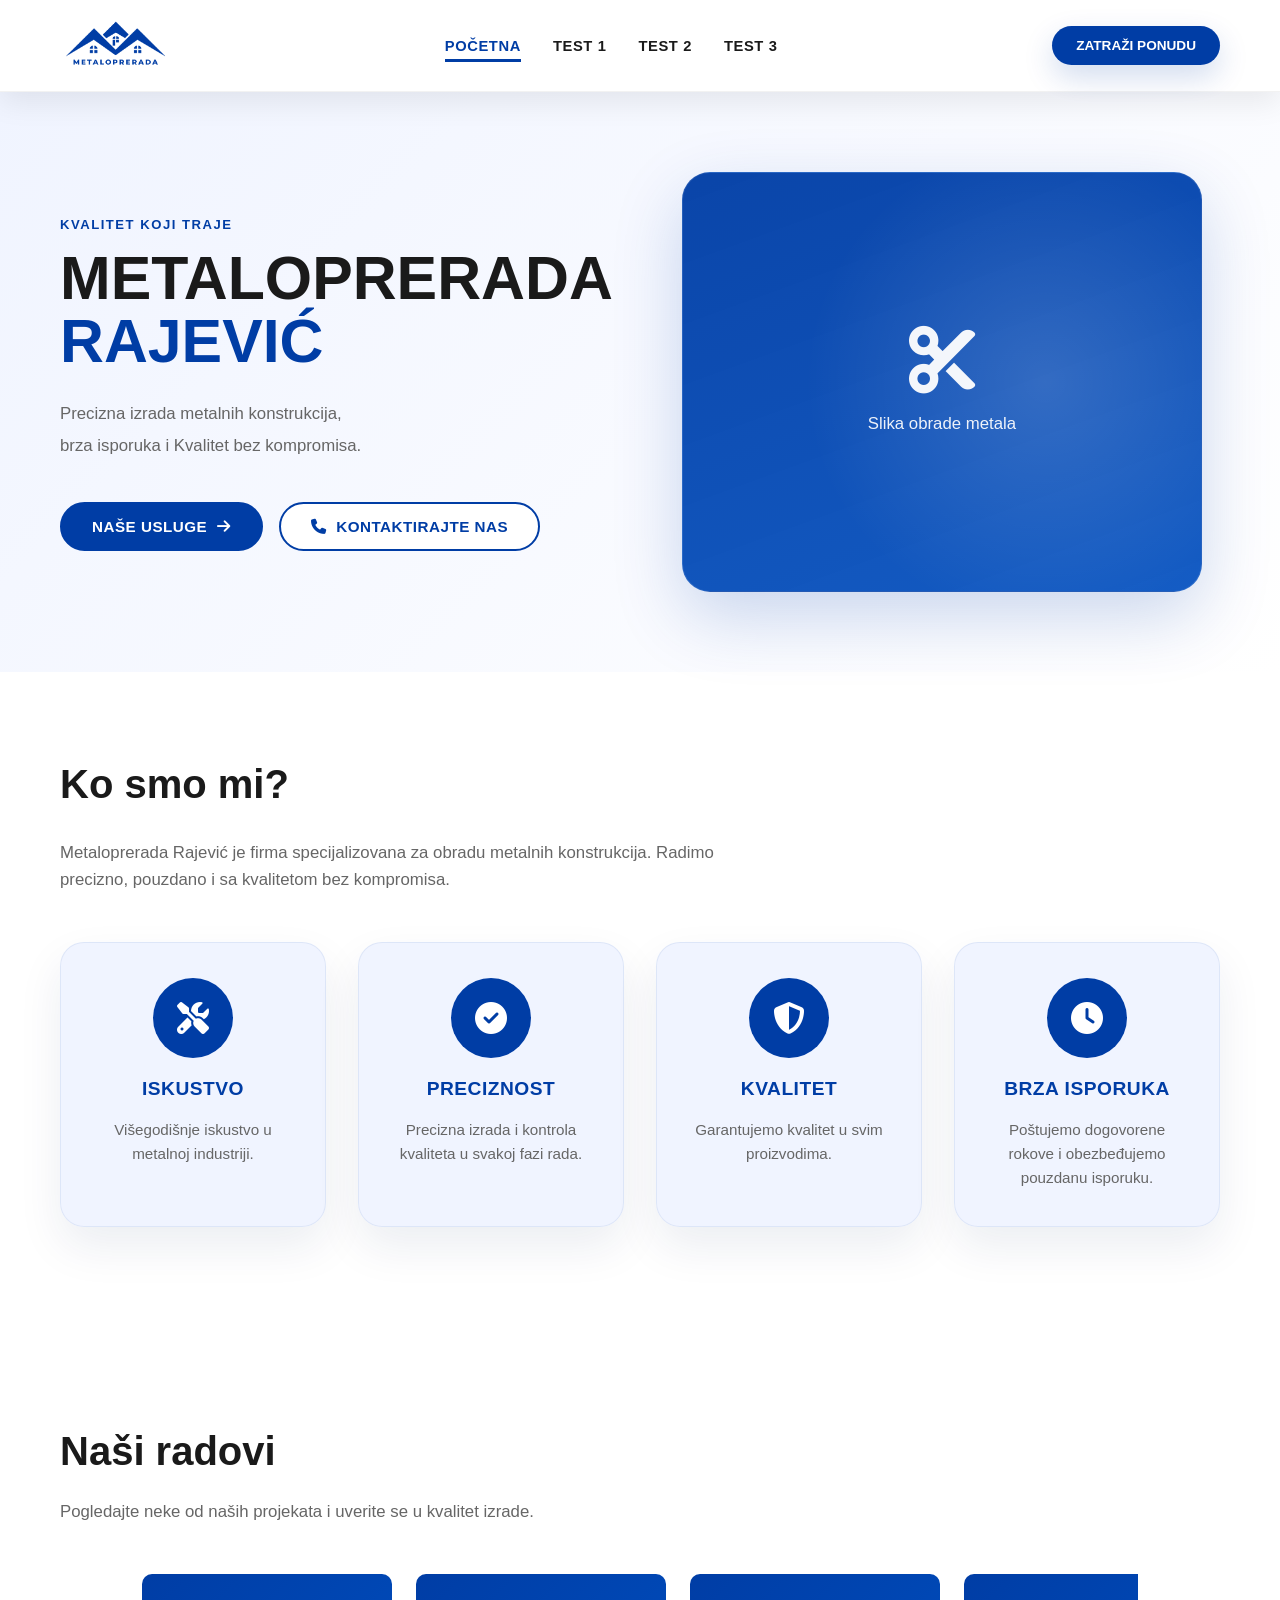
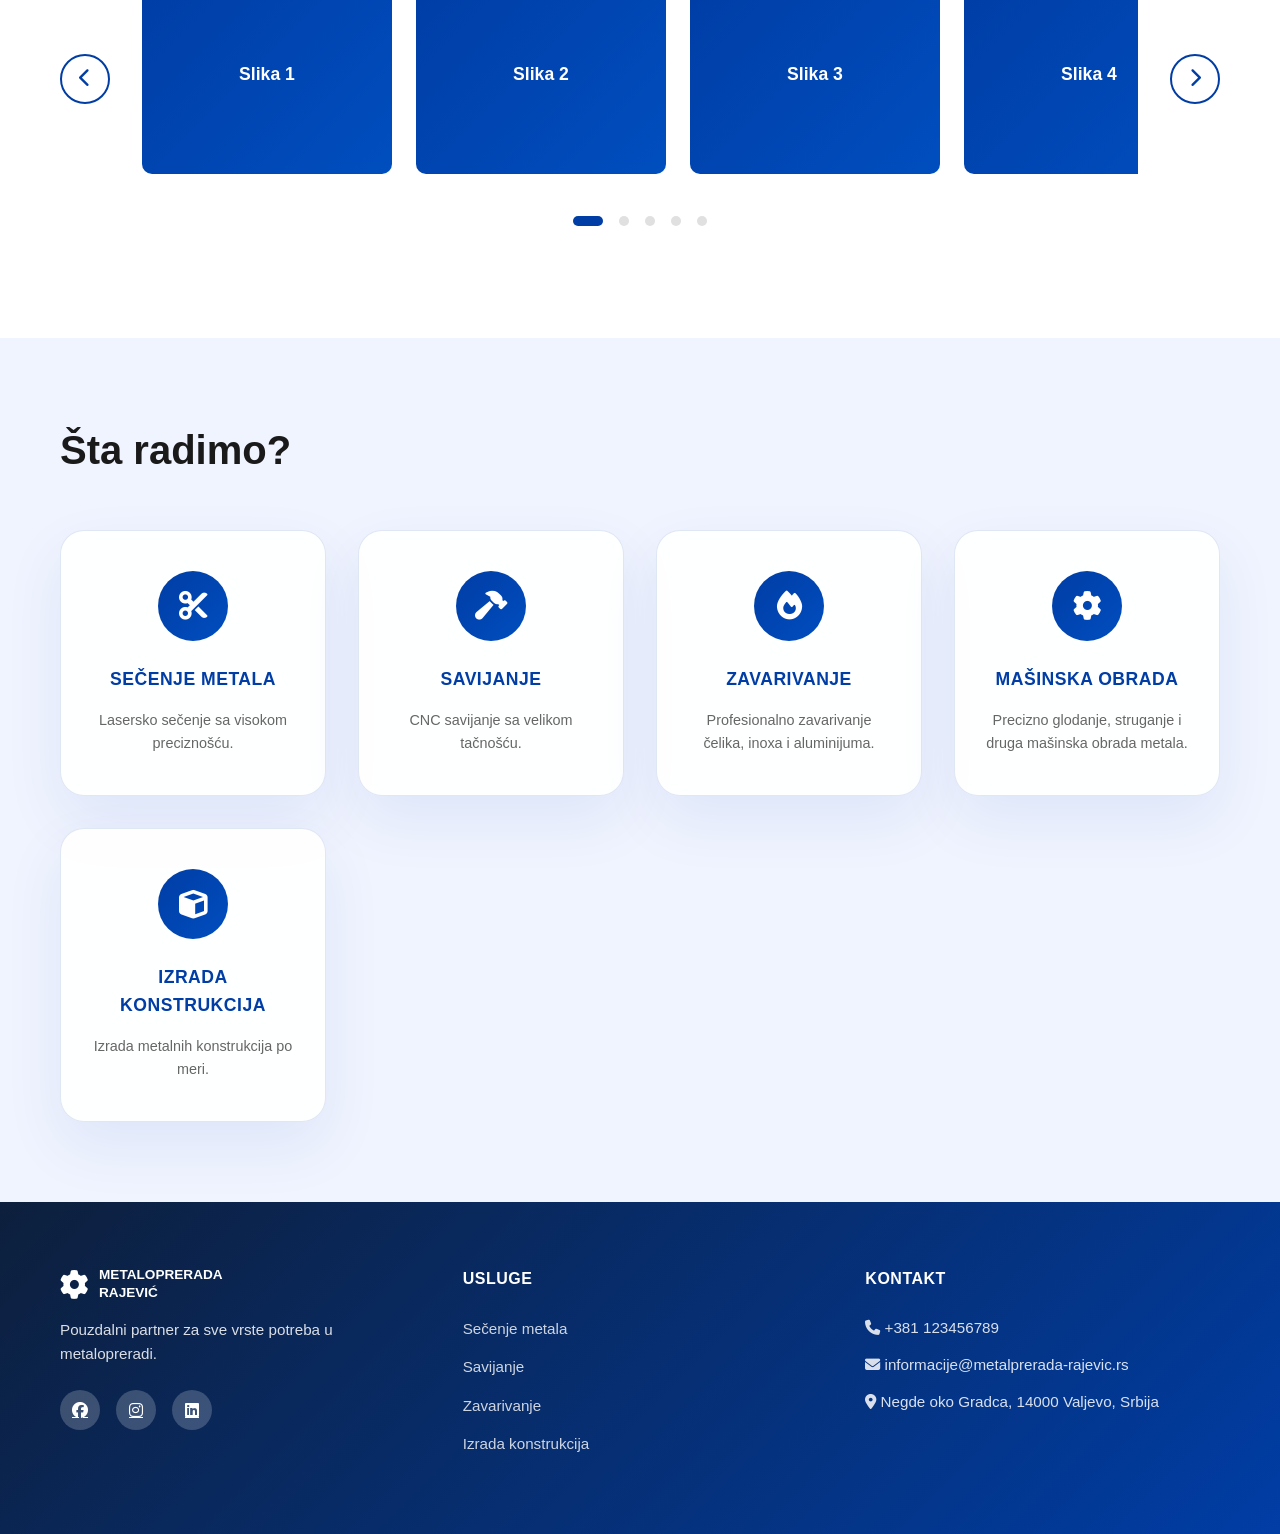
==== commit fc5817a3: "Sredjena galerija i promenjene informaciija" ====
--- a/index.html
+++ b/index.html
@@ -271,7 +271,7 @@
                                 <i class="fas fa-map-marker-alt"></i>
                             </div>
                             <h2>Lokacija</h2>
-                            <p>Nikole Tesle 23<br>32000 Čačak, Srbija</p>
+                            <p>Negde oko Gradca<br>14000 Valjevo, Srbija</p>
                         </div>
                         <div class="test-card">
                             <div class="test-icon">
@@ -321,9 +321,9 @@
                 
                 <div class="footer-col">
                     <h4>KONTAKT</h4>
-                    <p><i class="fas fa-phone"></i> +381 64 123 45 67</p>
-                    <p><i class="fas fa-envelope"></i> info@metalprerada-rajevic.rs</p>
-                    <p><i class="fas fa-map-marker-alt"></i> Nikole Tesle 23, Čačak</p>
+                    <p><i class="fas fa-phone"></i> +381 123456789</p>
+                    <p><i class="fas fa-envelope"></i> informacije@metalprerada-rajevic.rs</p>
+                    <p><i class="fas fa-map-marker-alt"></i> Negde oko Gradca, 14000 Valjevo, Srbija</p>
                 </div>
             </div>
         </div>
--- a/style.css
+++ b/style.css
@@ -503,6 +503,7 @@
     display: flex;
     gap: 1.5rem;
     overflow-x: auto;
+    overflow-y: hidden;
     scroll-behavior: smooth;
     flex: 1 1 auto;
     width: 100%;
@@ -510,6 +511,8 @@
     min-width: 0;
     padding-bottom: 10px;
     scroll-snap-type: x mandatory;
+    overscroll-behavior-x: contain;
+    overscroll-behavior-y: auto;
 }
 
 .gallery-track::-webkit-scrollbar {
@@ -534,6 +537,7 @@
     border-radius: 10px;
     overflow: hidden;
     scroll-snap-align: center;
+    transform: none;
 }
 
 .gallery-placeholder {
@@ -861,6 +865,7 @@
         gap: 0.75rem;
         padding-bottom: 0;
         scrollbar-width: none;
+        touch-action: pan-y pinch-zoom;
     }
 
     .gallery-track::-webkit-scrollbar {
@@ -874,6 +879,8 @@
     .gallery-item {
         flex-basis: 100%;
         height: 190px;
+        transition: none !important;
+        transform: none !important;
     }
 
     .mobile-nav a:hover,
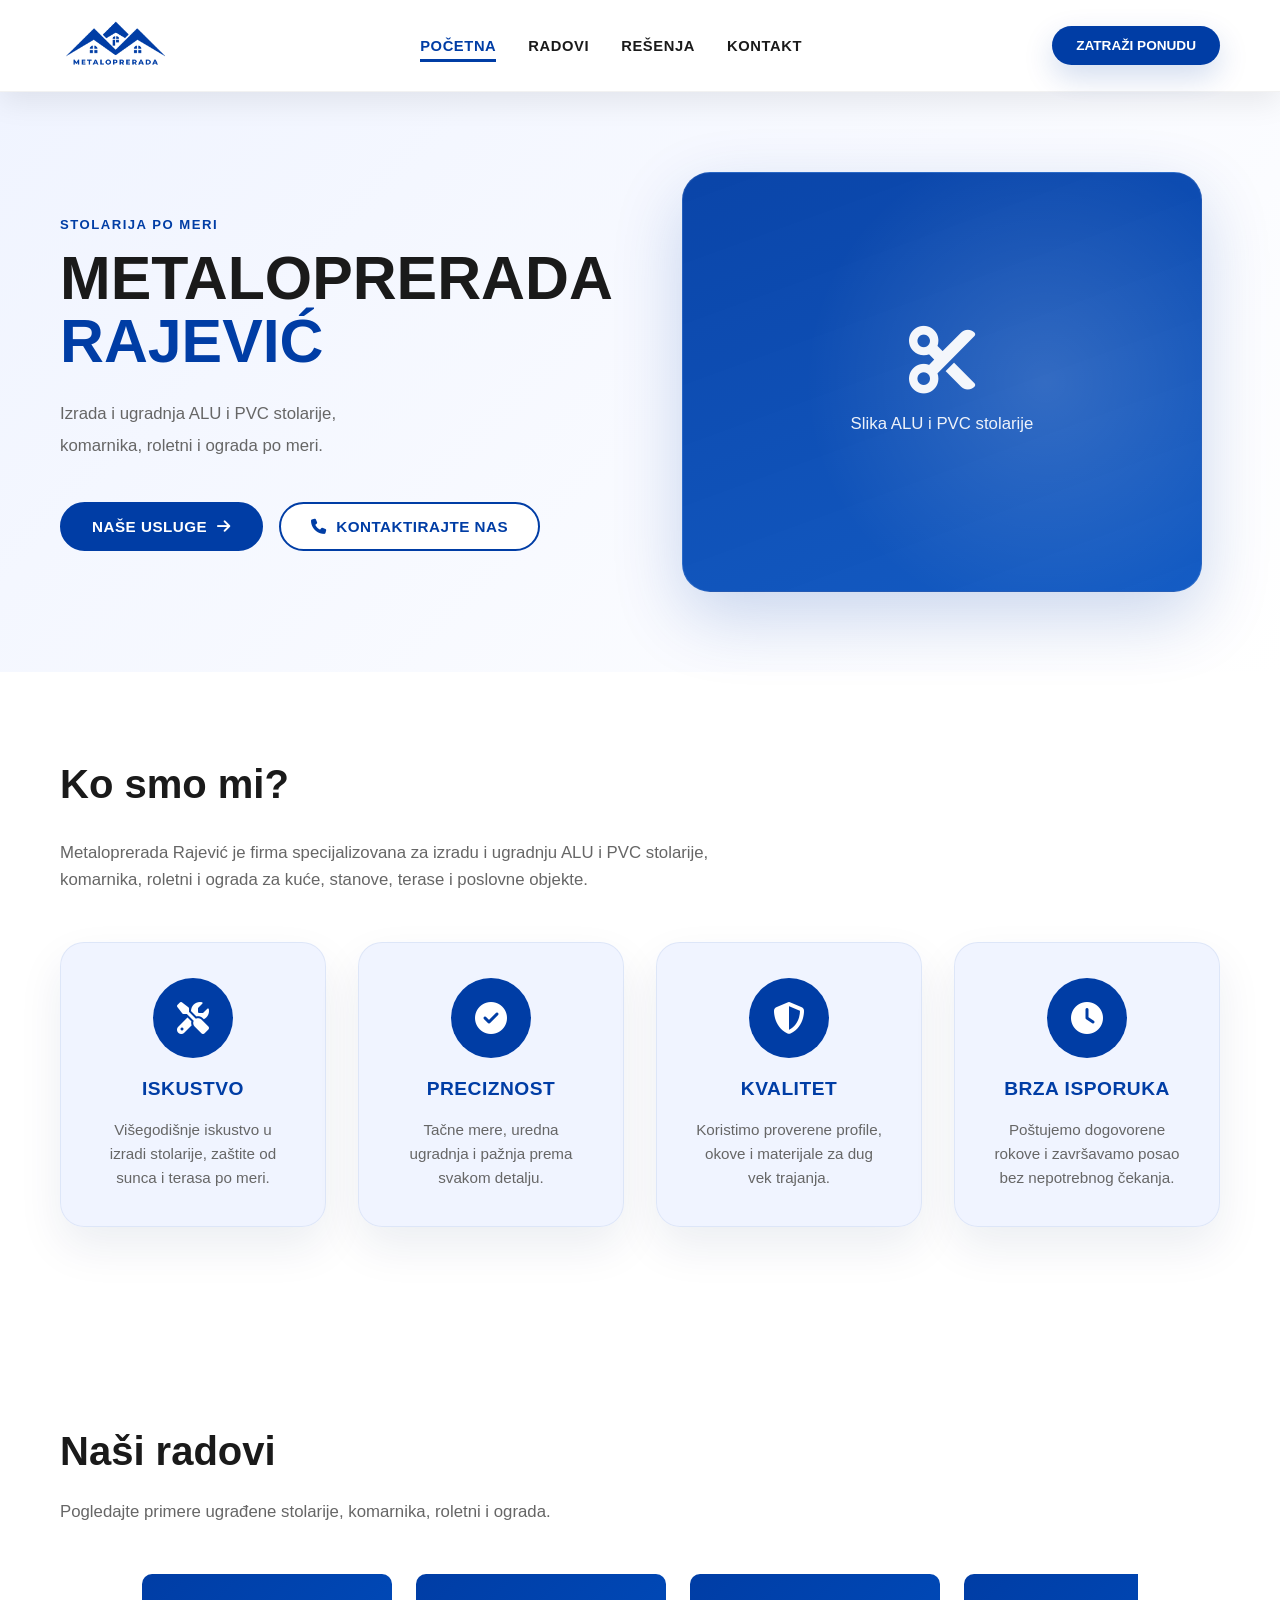
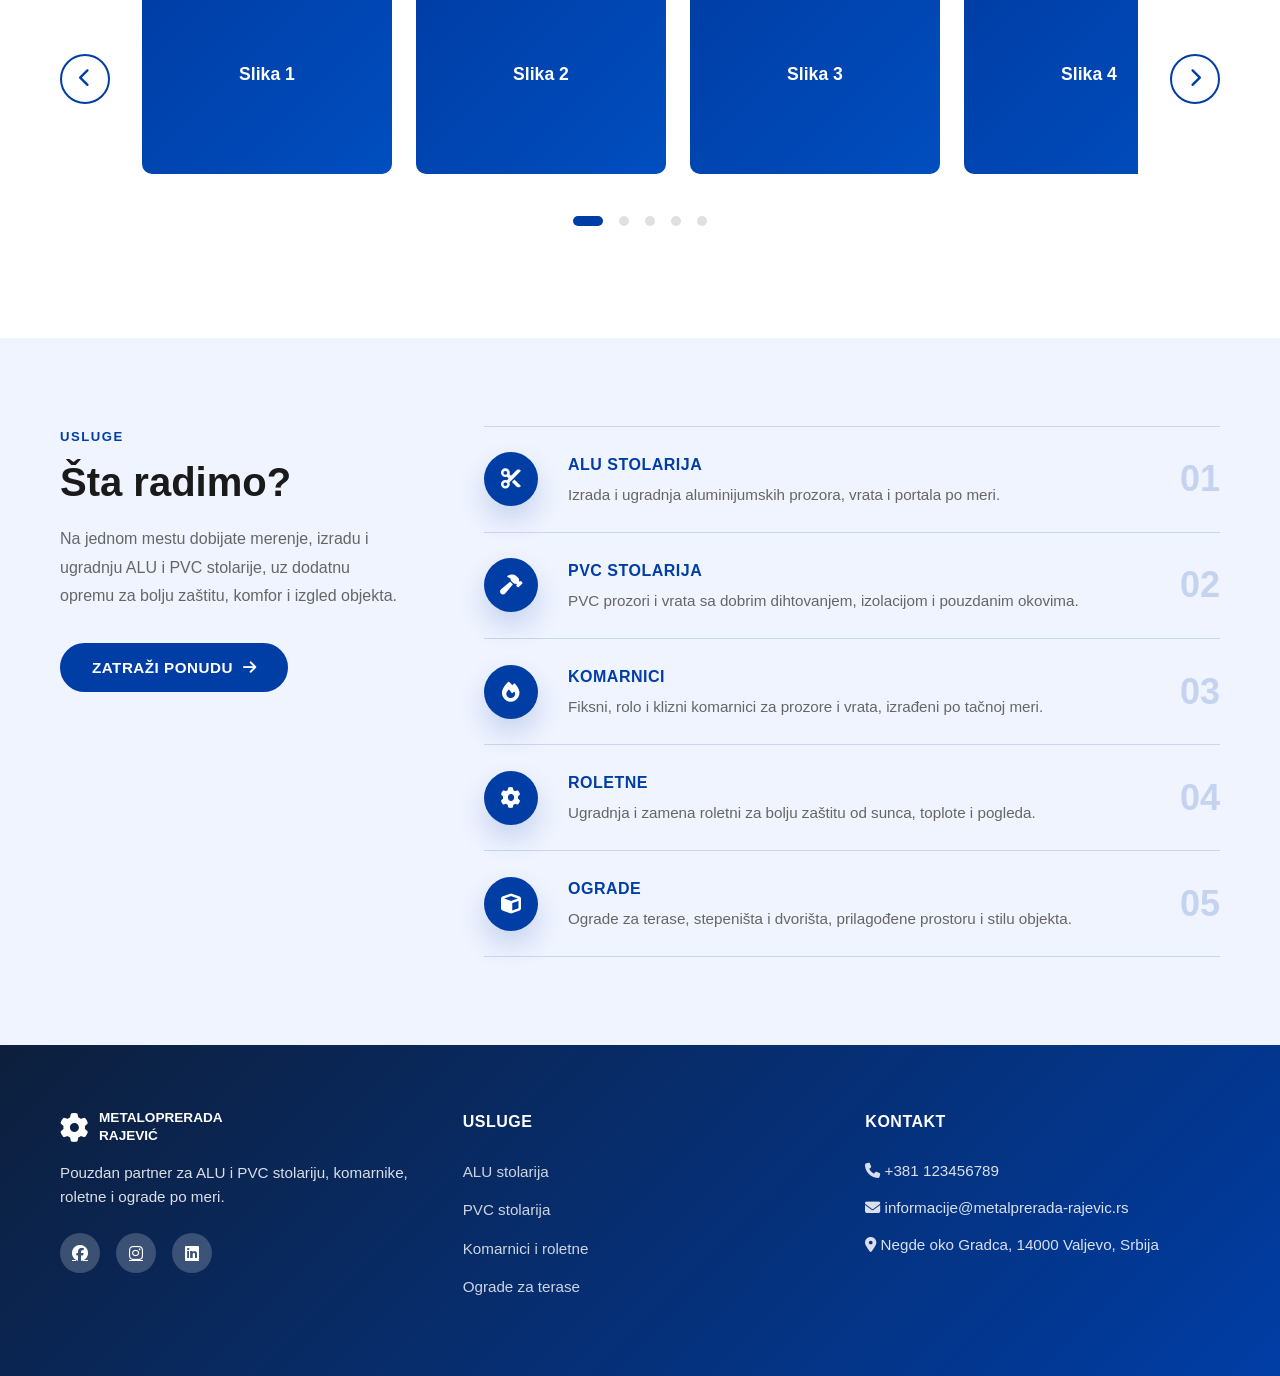
==== commit ffe4787a: "Promenjen tekstualni content" ====
--- a/index.html
+++ b/index.html
@@ -3,7 +3,7 @@
 <head>
     <meta charset="UTF-8">
     <meta name="viewport" content="width=device-width, initial-scale=1.0">
-    <title>Metaloprerada Rajević - Precizna obrada metala</title>
+    <title>Metaloprerada Rajević - ALU i PVC stolarija</title>
     <link rel="stylesheet" href="style.css">
     <link rel="stylesheet" href="https://cdnjs.cloudflare.com/ajax/libs/font-awesome/6.4.0/css/all.min.css">
 </head>
@@ -16,9 +16,9 @@
                 </a>
                 <ul class="nav-links" id="navLinks">
                     <li><a href="/" data-page="home">POČETNA</a></li>
-                    <li><a href="/test1" data-page="test1">TEST 1</a></li>
-                    <li><a href="/test2" data-page="test2">TEST 2</a></li>
-                    <li><a href="/test3" data-page="test3">TEST 3</a></li>
+                    <li><a href="/test1" data-page="test1">RADOVI</a></li>
+                    <li><a href="/test2" data-page="test2">REŠENJA</a></li>
+                    <li><a href="/test3" data-page="test3">KONTAKT</a></li>
                 </ul>
                 <button class="cta-header" type="button" data-scroll-target="contact">ZATRAŽI PONUDU</button>
             </div>
@@ -36,9 +36,9 @@
     <div class="mobile-menu" id="mobileMenu" aria-hidden="true">
         <ul class="mobile-nav">
             <li><a href="/" data-page="home">POČETNA</a></li>
-            <li><a href="/test1" data-page="test1">TEST 1</a></li>
-            <li><a href="/test2" data-page="test2">TEST 2</a></li>
-            <li><a href="/test3" data-page="test3">TEST 3</a></li>
+            <li><a href="/test1" data-page="test1">RADOVI</a></li>
+            <li><a href="/test2" data-page="test2">REŠENJA</a></li>
+            <li><a href="/test3" data-page="test3">KONTAKT</a></li>
         </ul>
     </div>
 
@@ -49,9 +49,9 @@
             <section class="hero">
                 <div class="container">
                     <div class="hero-content">
-                        <p class="hero-label">KVALITET KOJI TRAJE</p>
+                        <p class="hero-label">STOLARIJA PO MERI</p>
                         <h1>METALOPRERADA<br><span class="highlight">RAJEVIĆ</span></h1>
-                        <p class="hero-description">Precizna izrada metalnih konstrukcija,<br>brza isporuka i Kvalitet bez kompromisa.</p>
+                        <p class="hero-description">Izrada i ugradnja ALU i PVC stolarije,<br>komarnika, roletni i ograda po meri.</p>
                         <div class="hero-buttons">
                             <button class="btn btn-primary" type="button" data-scroll-target="services">NAŠE USLUGE <i class="fas fa-arrow-right"></i></button>
                             <button class="btn btn-secondary" type="button" data-scroll-target="contact"><i class="fas fa-phone"></i> KONTAKTIRAJTE NAS</button>
@@ -60,7 +60,7 @@
                     <div class="hero-image">
                         <div class="placeholder-image">
                             <i class="fas fa-cut"></i>
-                            <p>Slika obrade metala</p>
+                            <p>Slika ALU i PVC stolarije</p>
                         </div>
                     </div>
                 </div>
@@ -70,7 +70,7 @@
             <section class="about" id="about">
                 <div class="container">
                     <h2>Ko smo mi?</h2>
-                    <p class="section-intro">Metaloprerada Rajević je firma specijalizovana za obradu metalnih konstrukcija. Radimo precizno, pouzdano i sa kvalitetom bez kompromisa.</p>
+                    <p class="section-intro">Metaloprerada Rajević je firma specijalizovana za izradu i ugradnju ALU i PVC stolarije, komarnika, roletni i ograda za kuće, stanove, terase i poslovne objekte.</p>
                     
                     <div class="features-grid">
                         <div class="feature-card">
@@ -78,28 +78,28 @@
                                 <i class="fas fa-tools"></i>
                             </div>
                             <h3>ISKUSTVO</h3>
-                            <p>Višegodišnje iskustvo u metalnoj industriji.</p>
+                            <p>Višegodišnje iskustvo u izradi stolarije, zaštite od sunca i terasa po meri.</p>
                         </div>
                         <div class="feature-card">
                             <div class="feature-icon">
                                 <i class="fas fa-check-circle"></i>
                             </div>
                             <h3>PRECIZNOST</h3>
-                            <p>Precizna izrada i kontrola kvaliteta u svakoj fazi rada.</p>
+                            <p>Tačne mere, uredna ugradnja i pažnja prema svakom detalju.</p>
                         </div>
                         <div class="feature-card">
                             <div class="feature-icon">
                                 <i class="fas fa-shield-alt"></i>
                             </div>
                             <h3>KVALITET</h3>
-                            <p>Garantujemo kvalitet u svim proizvodima.</p>
+                            <p>Koristimo proverene profile, okove i materijale za dug vek trajanja.</p>
                         </div>
                         <div class="feature-card">
                             <div class="feature-icon">
                                 <i class="fas fa-clock"></i>
                             </div>
                             <h3>BRZA ISPORUKA</h3>
-                            <p>Poštujemo dogovorene rokove i obezbeđujemo pouzdanu isporuku.</p>
+                            <p>Poštujemo dogovorene rokove i završavamo posao bez nepotrebnog čekanja.</p>
                         </div>
                     </div>
                 </div>
@@ -109,7 +109,7 @@
             <section class="gallery" id="gallery">
                 <div class="container">
                     <h2>Naši radovi</h2>
-                    <p class="gallery-intro">Pogledajte neke od naših projekata i uverite se u kvalitet izrade.</p>
+                    <p class="gallery-intro">Pogledajte primere ugrađene stolarije, komarnika, roletni i ograda.</p>
 
                     <div class="gallery-slider">
                         <button class="gallery-btn prev" type="button" aria-label="Prethodna slika">
@@ -151,45 +151,69 @@
 
             <!-- USLUGE SEKCIJA -->
             <section class="services" id="services">
-                <div class="container">
-                    <h2>Šta radimo?</h2>
-                    
-                    <div class="services-grid">
-                        <div class="service-item">
+                <div class="container services-layout">
+                    <div class="services-intro">
+                        <p class="services-label">USLUGE</p>
+                        <h2>Šta radimo?</h2>
+                        <p>Na jednom mestu dobijate merenje, izradu i ugradnju ALU i PVC stolarije, uz dodatnu opremu za bolju zaštitu, komfor i izgled objekta.</p>
+                        <button class="btn btn-primary" type="button" data-scroll-target="contact">ZATRAŽI PONUDU <i class="fas fa-arrow-right"></i></button>
+                    </div>
+
+                    <div class="services-list" aria-label="Lista usluga">
+                        <article class="service-item">
                             <div class="service-icon">
                                 <i class="fas fa-cut"></i>
                             </div>
-                            <h3>SEČENJE METALA</h3>
-                            <p>Lasersko sečenje sa visokom preciznošću.</p>
-                        </div>
-                        <div class="service-item">
+                            <div class="service-copy">
+                                <h3>ALU STOLARIJA</h3>
+                                <p>Izrada i ugradnja aluminijumskih prozora, vrata i portala po meri.</p>
+                            </div>
+                            <span class="service-number">01</span>
+                        </article>
+
+                        <article class="service-item">
                             <div class="service-icon">
                                 <i class="fas fa-hammer"></i>
                             </div>
-                            <h3>SAVIJANJE</h3>
-                            <p>CNC savijanje sa velikom tačnošću.</p>
-                        </div>
-                        <div class="service-item">
+                            <div class="service-copy">
+                                <h3>PVC STOLARIJA</h3>
+                                <p>PVC prozori i vrata sa dobrim dihtovanjem, izolacijom i pouzdanim okovima.</p>
+                            </div>
+                            <span class="service-number">02</span>
+                        </article>
+
+                        <article class="service-item">
                             <div class="service-icon">
                                 <i class="fas fa-fire"></i>
                             </div>
-                            <h3>ZAVARIVANJE</h3>
-                            <p>Profesionalno zavarivanje čelika, inoxa i aluminijuma.</p>
-                        </div>
-                        <div class="service-item">
+                            <div class="service-copy">
+                                <h3>KOMARNICI</h3>
+                                <p>Fiksni, rolo i klizni komarnici za prozore i vrata, izrađeni po tačnoj meri.</p>
+                            </div>
+                            <span class="service-number">03</span>
+                        </article>
+
+                        <article class="service-item">
                             <div class="service-icon">
                                 <i class="fas fa-cog"></i>
                             </div>
-                            <h3>MAŠINSKA OBRADA</h3>
-                            <p>Precizno glodanje, struganje i druga mašinska obrada metala.</p>
-                        </div>
-                        <div class="service-item">
+                            <div class="service-copy">
+                                <h3>ROLETNE</h3>
+                                <p>Ugradnja i zamena roletni za bolju zaštitu od sunca, toplote i pogleda.</p>
+                            </div>
+                            <span class="service-number">04</span>
+                        </article>
+
+                        <article class="service-item">
                             <div class="service-icon">
                                 <i class="fas fa-cube"></i>
                             </div>
-                            <h3>IZRADA KONSTRUKCIJA</h3>
-                            <p>Izrada metalnih konstrukcija po meri.</p>
-                        </div>
+                            <div class="service-copy">
+                                <h3>OGRADE</h3>
+                                <p>Ograde za terase, stepeništa i dvorišta, prilagođene prostoru i stilu objekta.</p>
+                            </div>
+                            <span class="service-number">05</span>
+                        </article>
                     </div>
                 </div>
             </section>
@@ -199,29 +223,29 @@
         <section id="page-test1" class="page">
             <div class="test-page">
                 <div class="container">
-                    <h1>TEST 1 - PORTFOLIO</h1>
+                    <h1>RADOVI I UGRADNJE</h1>
                     <div class="test-content">
                         <div class="test-card">
                             <div class="test-icon">
                                 <i class="fas fa-image"></i>
                             </div>
-                            <h2>Naši projekti</h2>
-                            <p>Ovdje su prikazani naši dosadašnji uspješni projekti u metalopreradi.</p>
-                            <p>Svaki projekt je rađen sa preciznošću i kvalitetom koji odgovaraju standardima.</p>
+                            <h2>Stolarija po meri</h2>
+                            <p>Izrađujemo i ugrađujemo ALU i PVC stolariju za porodične kuće, stanove, lokale i poslovne prostore.</p>
+                            <p>Svaki projekat počinje tačnim merenjem i dogovorom oko profila, boje, stakla i detalja ugradnje.</p>
                         </div>
                         <div class="test-card">
                             <div class="test-icon">
                                 <i class="fas fa-award"></i>
                             </div>
-                            <h2>Nagrade</h2>
-                            <p>Više puta nagrađeni za kvalitet i inovaciju u industriji.</p>
+                            <h2>Uredna ugradnja</h2>
+                            <p>Vodimo računa o završnoj obradi, dihtovanju i tome da prostor ostane uredan nakon radova.</p>
                         </div>
                         <div class="test-card">
                             <div class="test-icon">
                                 <i class="fas fa-users"></i>
                             </div>
-                            <h2>Timovi</h2>
-                            <p>Naš tim stručnjaka radi sa dedikacijom na svakom projektu.</p>
+                            <h2>Dogovoreni rokovi</h2>
+                            <p>Radove organizujemo jasno, uz poštovanje dogovorenih termina i potreba klijenta.</p>
                         </div>
                     </div>
                 </div>
@@ -232,28 +256,28 @@
         <section id="page-test2" class="page">
             <div class="test-page">
                 <div class="container">
-                    <h1>TEST 2 - TEHNOLOGIJE</h1>
+                    <h1>REŠENJA ZA DOM I OBJEKTE</h1>
                     <div class="test-content">
                         <div class="test-card">
                             <div class="test-icon">
                                 <i class="fas fa-microchip"></i>
                             </div>
-                            <h2>CNC Mašine</h2>
-                            <p>Koristi najnoviju CNC tehnologiju za preciznu obradu.</p>
+                            <h2>ALU i PVC sistemi</h2>
+                            <p>Pomažemo pri izboru profila, otvaranja, boje i stakla prema nameni prostora.</p>
                         </div>
                         <div class="test-card">
                             <div class="test-icon">
                                 <i class="fas fa-robot"></i>
                             </div>
-                            <h2>Automatizacija</h2>
-                            <p>Puno automatizovani procesi za bržu produkciju.</p>
+                            <h2>Komarnici i roletne</h2>
+                            <p>Dodajemo praktična rešenja za zaštitu od insekata, sunca i neželjenih pogleda.</p>
                         </div>
                         <div class="test-card">
                             <div class="test-icon">
                                 <i class="fas fa-flask"></i>
                             </div>
-                            <h2>Kontrola Kvaliteta</h2>
-                            <p>Laboratorijska kontrola na svakom stepenu proizvodnje.</p>
+                            <h2>Ograde i terase</h2>
+                            <p>Izrađujemo i ugrađujemo ograde za terase, stepeništa i dvorišta po meri objekta.</p>
                         </div>
                     </div>
                 </div>
@@ -264,7 +288,7 @@
         <section id="page-test3" class="page">
             <div class="test-page">
                 <div class="container">
-                    <h1>TEST 3 - KONTAKT & LOKACIJA</h1>
+                    <h1>KONTAKT I LOKACIJA</h1>
                     <div class="test-content">
                         <div class="test-card">
                             <div class="test-icon">
@@ -302,7 +326,7 @@
                         <i class="fas fa-cog"></i>
                         <span>METALOPRERADA<br><strong>RAJEVIĆ</strong></span>
                     </div>
-                    <p>Pouzdalni partner za sve vrste potreba u metalopreradi.</p>
+                    <p>Pouzdan partner za ALU i PVC stolariju, komarnike, roletne i ograde po meri.</p>
                     <div class="social-links">
                         <a href="#"><i class="fab fa-facebook"></i></a>
                         <a href="#"><i class="fab fa-instagram"></i></a>
@@ -312,10 +336,10 @@
                 <div class="footer-col">
                     <h4>USLUGE</h4>
                     <ul>
-                        <li><a href="#">Sečenje metala</a></li>
-                        <li><a href="#">Savijanje</a></li>
-                        <li><a href="#">Zavarivanje</a></li>
-                        <li><a href="#">Izrada konstrukcija</a></li>
+                        <li><a href="#">ALU stolarija</a></li>
+                        <li><a href="#">PVC stolarija</a></li>
+                        <li><a href="#">Komarnici i roletne</a></li>
+                        <li><a href="#">Ograde za terase</a></li>
                     </ul>
                 </div>
                 
--- a/style.css
+++ b/style.css
@@ -387,64 +387,101 @@
 
 /* ==================== SERVICES SECTION ==================== */
 .services {
-    padding: 5rem 0;
+    padding: 5.5rem 0;
     background-color: var(--light-blue);
+}
+
+.services-layout {
+    display: grid;
+    grid-template-columns: minmax(260px, 360px) minmax(0, 1fr);
+    gap: 4rem;
+    align-items: start;
+}
+
+.services-intro {
+    position: sticky;
+    top: 120px;
+}
+
+.services-label {
+    color: var(--primary-blue);
+    font-size: 0.82rem;
+    font-weight: 800;
+    letter-spacing: 1.5px;
+    margin-bottom: 0.75rem;
 }
 
 .services h2 {
     font-size: 2.5rem;
     font-weight: 800;
-    margin-bottom: 3rem;
+    line-height: 1.15;
+    margin-bottom: 1.25rem;
     color: var(--text-dark);
 }
 
-.services-grid {
+.services-intro > p:not(.services-label) {
+    color: var(--text-light);
+    font-size: 1rem;
+    line-height: 1.8;
+    margin-bottom: 2rem;
+    max-width: 340px;
+}
+
+.services-list {
+    border-top: 1px solid rgba(0, 61, 165, 0.16);
+}
+
+.service-item {
     display: grid;
-    grid-template-columns: repeat(auto-fit, minmax(220px, 1fr));
-    gap: 2rem;
-}
-
-.service-item {
-    background: rgba(255, 255, 255, 0.92);
-    padding: 2.5rem 1.8rem;
-    border-radius: 24px;
-    text-align: center;
-    transition: transform 0.35s ease, box-shadow 0.35s ease, border-color 0.35s ease;
-    border: 1px solid rgba(0, 61, 165, 0.12);
-    box-shadow: 0 24px 60px rgba(0, 61, 165, 0.08);
+    grid-template-columns: 64px minmax(0, 1fr) auto;
+    gap: 1.25rem;
+    align-items: center;
+    padding: 1.55rem 0;
+    border-bottom: 1px solid rgba(0, 61, 165, 0.16);
+    transition: transform 0.25s ease, border-color 0.25s ease;
 }
 
 .service-item:hover {
-    transform: translateY(-10px);
-    border-color: rgba(0, 61, 165, 0.22);
-    box-shadow: 0 36px 80px rgba(0, 61, 165, 0.14);
+    transform: translateX(8px);
+    border-color: rgba(0, 61, 165, 0.34);
 }
 
 .service-icon {
-    width: 70px;
-    height: 70px;
-    background: linear-gradient(135deg, var(--primary-blue), var(--accent-blue));
+    width: 54px;
+    height: 54px;
+    background: var(--primary-blue);
     border-radius: 50%;
     display: flex;
     justify-content: center;
     align-items: center;
-    margin: 0 auto 1.5rem;
-    font-size: 1.8rem;
+    font-size: 1.25rem;
     color: var(--white);
+    box-shadow: 0 14px 28px rgba(0, 61, 165, 0.18);
+}
+
+.service-copy {
+    min-width: 0;
 }
 
 .service-item h3 {
-    font-size: 1.1rem;
-    font-weight: 700;
-    margin-bottom: 1rem;
+    font-size: 1rem;
+    font-weight: 800;
+    margin-bottom: 0.35rem;
     color: var(--primary-blue);
     letter-spacing: 0.5px;
 }
 
 .service-item p {
     color: var(--text-light);
-    font-size: 0.9rem;
+    font-size: 0.95rem;
     line-height: 1.6;
+}
+
+.service-number {
+    color: rgba(0, 61, 165, 0.18);
+    font-size: 2.25rem;
+    font-weight: 900;
+    line-height: 1;
 }
 
 /* ==================== GALLERY SECTION ==================== */
@@ -888,8 +925,25 @@
         transform: none;
     }
 
-    .services-grid {
-        grid-template-columns: repeat(2, 1fr);
+    .services {
+        padding: 4rem 0;
+    }
+
+    .services-layout {
+        grid-template-columns: 1fr;
+        gap: 2.5rem;
+    }
+
+    .services-intro {
+        position: static;
+    }
+
+    .services-intro > p:not(.services-label) {
+        max-width: 620px;
+    }
+
+    .service-item:hover {
+        transform: none;
     }
 
     .about h2,
@@ -960,12 +1014,24 @@
         display: none;
     }
 
-    .services-grid {
-        grid-template-columns: 1fr;
-    }
-
     .features-grid {
         grid-template-columns: 1fr;
+    }
+
+    .service-item {
+        grid-template-columns: 48px minmax(0, 1fr);
+        gap: 1rem;
+        padding: 1.25rem 0;
+    }
+
+    .service-icon {
+        width: 44px;
+        height: 44px;
+        font-size: 1rem;
+    }
+
+    .service-number {
+        display: none;
     }
 
     .gallery-btn {
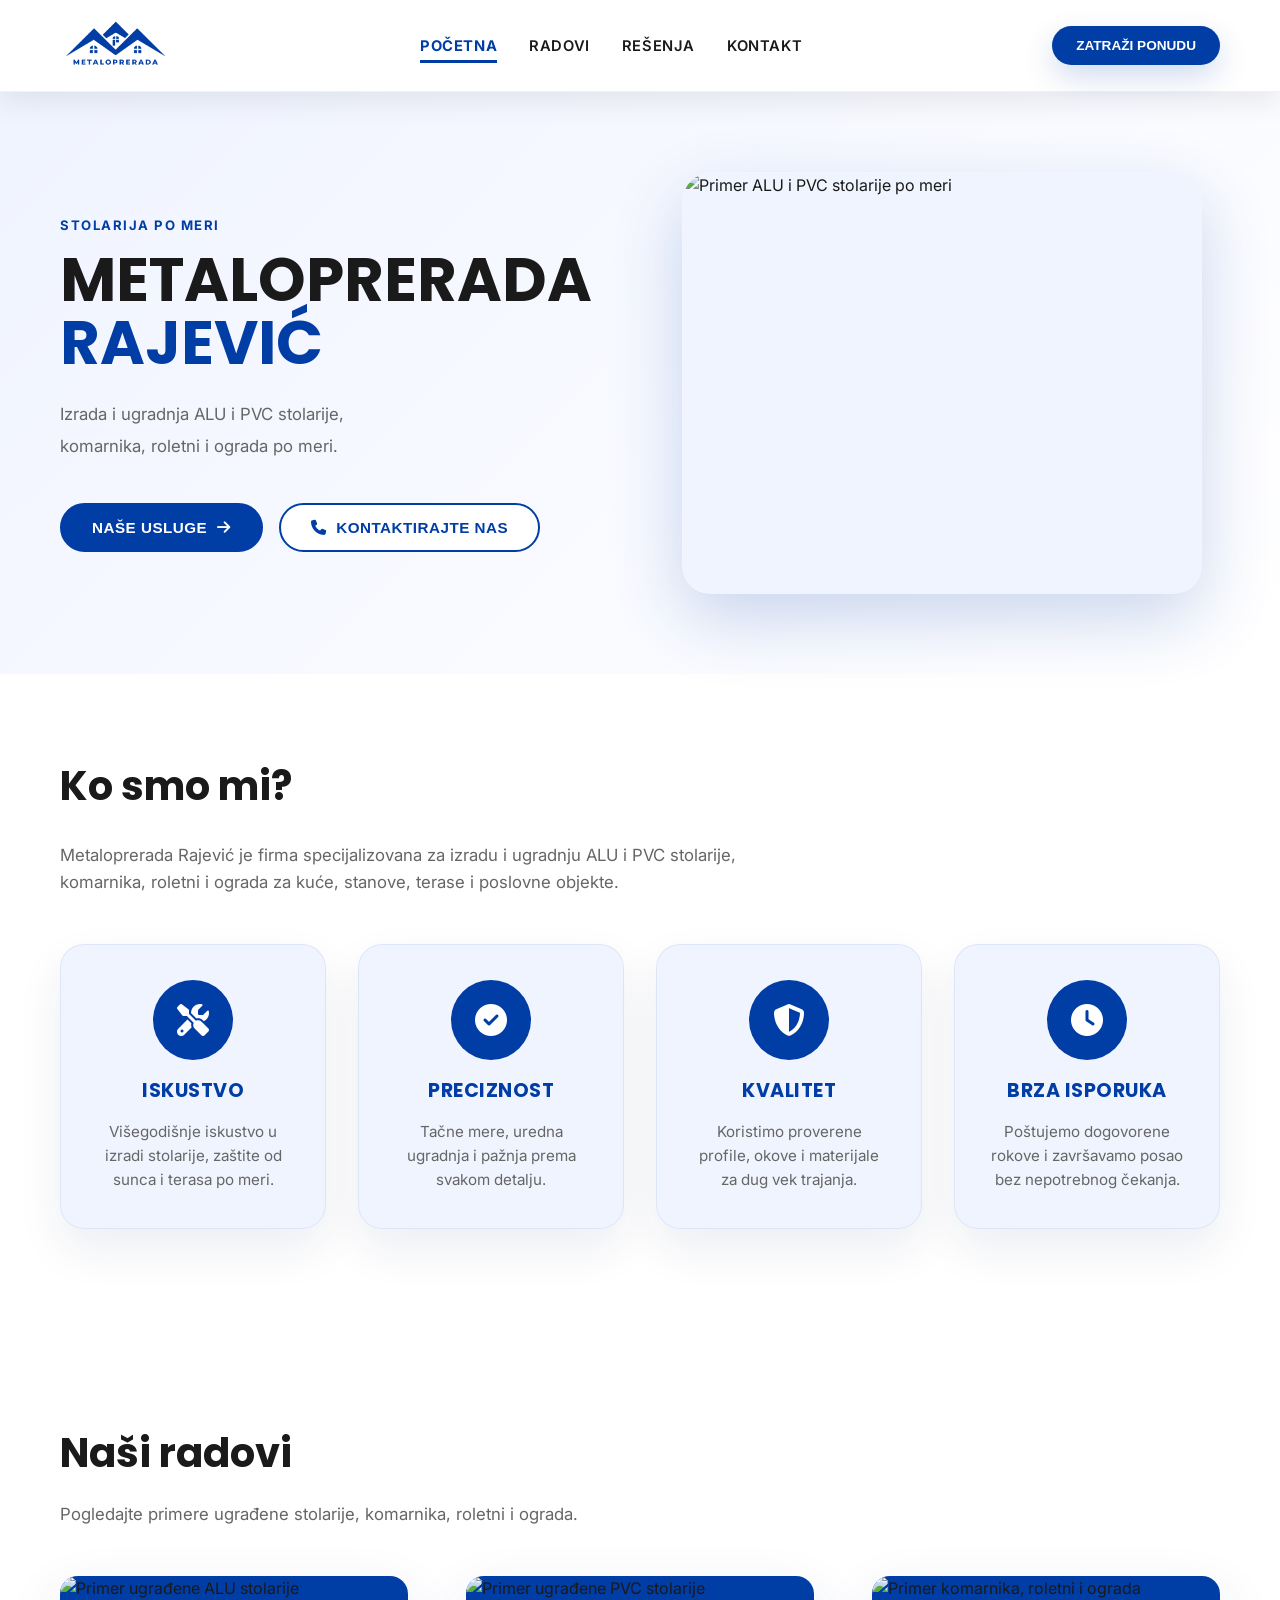
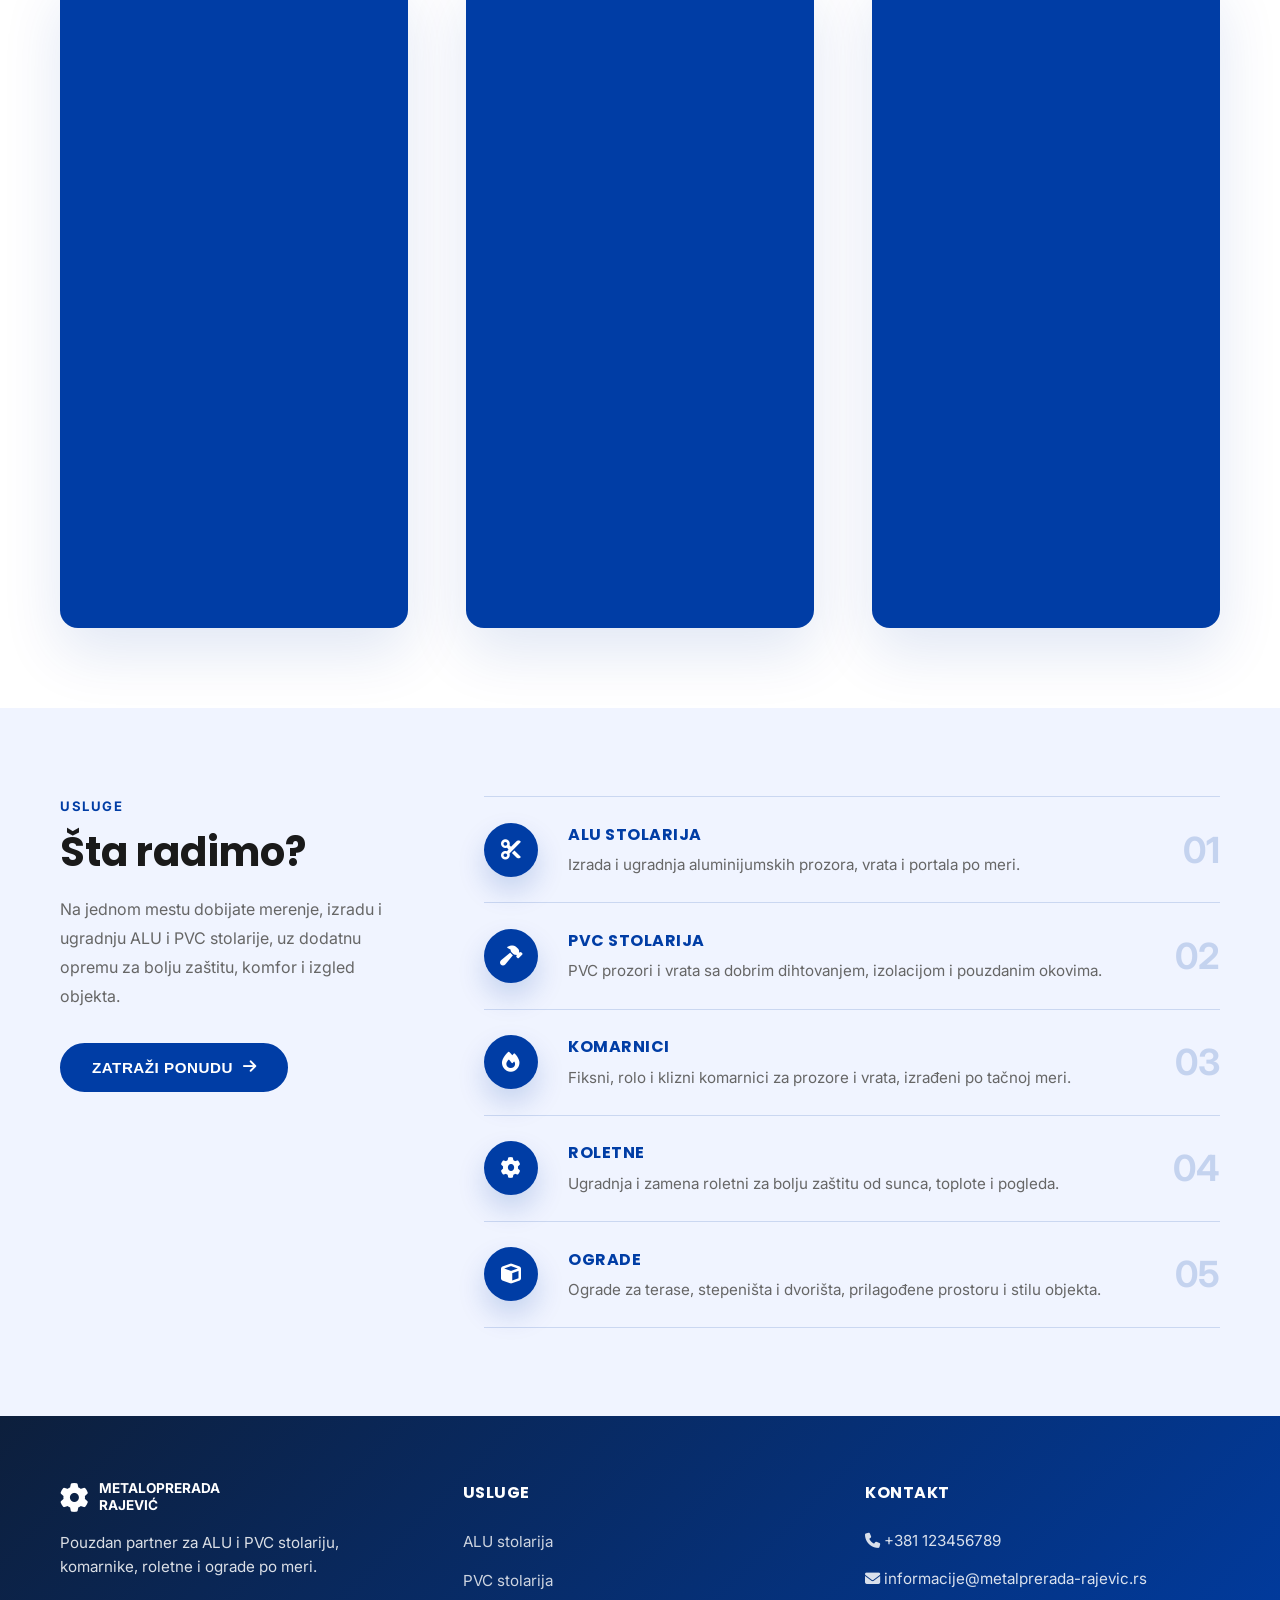
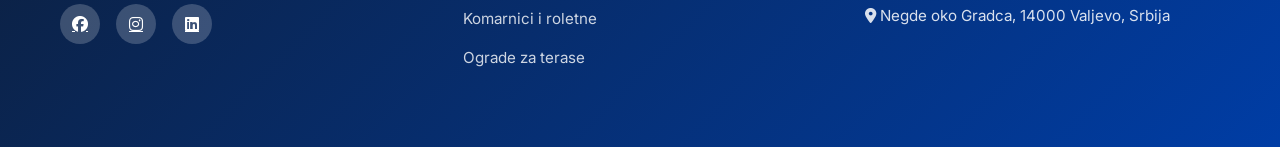
==== commit 6b2911a3: "Verzija 4" ====
--- a/index.html
+++ b/index.html
@@ -3,7 +3,16 @@
 <head>
     <meta charset="UTF-8">
     <meta name="viewport" content="width=device-width, initial-scale=1.0">
+    <meta name="description" content="Metaloprerada Rajević izrađuje i ugrađuje ALU i PVC stolariju, komarnike, roletne i ograde po meri za kuće, stanove, terase i poslovne objekte.">
     <title>Metaloprerada Rajević - ALU i PVC stolarija</title>
+    <link rel="icon" type="image/svg+xml" href="favicons/favicon.svg">
+    <link rel="icon" type="image/png" sizes="96x96" href="favicons/favicon-96x96.png">
+    <link rel="shortcut icon" href="favicons/favicon.ico">
+    <link rel="apple-touch-icon" sizes="180x180" href="favicons/apple-touch-icon.png">
+    <link rel="manifest" href="favicons/site.webmanifest">
+    <link rel="preconnect" href="https://fonts.googleapis.com">
+    <link rel="preconnect" href="https://fonts.gstatic.com" crossorigin>
+    <link href="https://fonts.googleapis.com/css2?family=Inter:ital,opsz,wght@0,14..32,100..700;1,14..32,100..700&family=Poppins:ital,wght@0,100;0,200;0,300;0,400;0,500;0,600;0,700;1,100;1,200;1,300;1,400;1,500;1,600;1,700&display=swap" rel="stylesheet">
     <link rel="stylesheet" href="style.css">
     <link rel="stylesheet" href="https://cdnjs.cloudflare.com/ajax/libs/font-awesome/6.4.0/css/all.min.css">
 </head>
@@ -59,8 +68,7 @@
                     </div>
                     <div class="hero-image">
                         <div class="placeholder-image">
-                            <i class="fas fa-cut"></i>
-                            <p>Slika ALU i PVC stolarije</p>
+                            <img src="https://picsum.photos/1200/900?random=11" alt="Primer ALU i PVC stolarije po meri">
                         </div>
                     </div>
                 </div>
@@ -111,40 +119,25 @@
                     <h2>Naši radovi</h2>
                     <p class="gallery-intro">Pogledajte primere ugrađene stolarije, komarnika, roletni i ograda.</p>
 
-                    <div class="gallery-slider">
-                        <button class="gallery-btn prev" type="button" aria-label="Prethodna slika">
-                            <i class="fas fa-chevron-left"></i>
-                        </button>
-
-                        <div class="gallery-track">
-                            <div class="gallery-item">
-                                <div class="gallery-placeholder">Slika 1</div>
-                            </div>
-                            <div class="gallery-item">
-                                <div class="gallery-placeholder">Slika 2</div>
-                            </div>
-                            <div class="gallery-item">
-                                <div class="gallery-placeholder">Slika 3</div>
-                            </div>
-                            <div class="gallery-item">
-                                <div class="gallery-placeholder">Slika 4</div>
-                            </div>
-                            <div class="gallery-item">
-                                <div class="gallery-placeholder">Slika 5</div>
-                            </div>
-                        </div>
-
-                        <button class="gallery-btn next" type="button" aria-label="Sledeća slika">
-                            <i class="fas fa-chevron-right"></i>
-                        </button>
-                    </div>
-
-                    <div class="gallery-dots" aria-label="Navigacija galerije">
-                        <button class="dot active" type="button" data-index="0" aria-label="Prikaži sliku 1"></button>
-                        <button class="dot" type="button" data-index="1" aria-label="Prikaži sliku 2"></button>
-                        <button class="dot" type="button" data-index="2" aria-label="Prikaži sliku 3"></button>
-                        <button class="dot" type="button" data-index="3" aria-label="Prikaži sliku 4"></button>
-                        <button class="dot" type="button" data-index="4" aria-label="Prikaži sliku 5"></button>
+                    <div class="grid">
+                        <div class="item">
+                            <img src="https://picsum.photos/1200/800?random=1" alt="Primer ugrađene ALU stolarije">
+                            <div class="caption">
+                                <h3>ALU stolarija</h3>
+                            </div>
+                        </div>
+                        <div class="item">
+                            <img src="https://picsum.photos/1200/800?random=2" alt="Primer ugrađene PVC stolarije">
+                            <div class="caption">
+                                <h3>PVC stolarija</h3>
+                            </div>
+                        </div>
+                        <div class="item">
+                            <img src="https://picsum.photos/1200/800?random=3" alt="Primer komarnika, roletni i ograda">
+                            <div class="caption">
+                                <h3>Komarnici, roletne i ograde</h3>
+                            </div>
+                        </div>
                     </div>
                 </div>
             </section>
@@ -334,7 +327,7 @@
                     </div>
                 </div>
                 <div class="footer-col">
-                    <h4>USLUGE</h4>
+                    <h3>USLUGE</h3>
                     <ul>
                         <li><a href="#">ALU stolarija</a></li>
                         <li><a href="#">PVC stolarija</a></li>
@@ -344,7 +337,7 @@
                 </div>
                 
                 <div class="footer-col">
-                    <h4>KONTAKT</h4>
+                    <h3>KONTAKT</h3>
                     <p><i class="fas fa-phone"></i> +381 123456789</p>
                     <p><i class="fas fa-envelope"></i> informacije@metalprerada-rajevic.rs</p>
                     <p><i class="fas fa-map-marker-alt"></i> Negde oko Gradca, 14000 Valjevo, Srbija</p>
--- a/style.css
+++ b/style.css
@@ -1,3 +1,4 @@
+/* BASE START */
 * {
     margin: 0;
     padding: 0;
@@ -21,44 +22,22 @@
 }
 
 body {
-    font-family: 'Segoe UI', Tahoma, Geneva, Verdana, sans-serif;
+    font-family: 'Inter', 'Segoe UI', Tahoma, Geneva, Verdana, sans-serif;
     line-height: 1.6;
     color: var(--text-dark);
     background-color: var(--white);
     overflow-x: hidden;
 }
 
+h1,
+h2,
+h3,
+h4 {
+    font-family: 'Poppins', 'Inter', sans-serif;
+}
+
 body.menu-open {
     overflow: hidden;
-}
-
-/* ==================== PAGE ROUTING (SPA) ==================== */
-.page {
-    display: none;
-    animation: fadeIn 0.5s ease-in-out;
-    overflow-x: hidden;
-}
-
-.page.active {
-    display: block;
-}
-
-@keyframes fadeIn {
-    from {
-        opacity: 0;
-        transform: translateY(10px);
-    }
-    to {
-        opacity: 1;
-        transform: translateY(0);
-    }
-}
-
-.nav-links a.active {
-    color: var(--primary-blue);
-    font-weight: 800;
-    border-bottom: 3px solid var(--primary-blue);
-    padding-bottom: 5px;
 }
 
 .container {
@@ -67,8 +46,33 @@
     margin: 0 auto;
     padding: 0 20px;
 }
-
-/* ==================== HEADER & NAVBAR ==================== */
+/* BASE END */
+
+/* PAGE ROUTING START */
+.page {
+    display: none;
+    animation: fadeIn 0.5s ease-in-out;
+    overflow-x: hidden;
+}
+
+.page.active {
+    display: block;
+}
+
+@keyframes fadeIn {
+    from {
+        opacity: 0;
+        transform: translateY(10px);
+    }
+
+    to {
+        opacity: 1;
+        transform: translateY(0);
+    }
+}
+/* PAGE ROUTING END */
+
+/* HEADER SECTION START */
 .header {
     background-color: rgba(255, 255, 255, 0.95);
     border-bottom: 1px solid rgba(0, 0, 0, 0.05);
@@ -81,30 +85,30 @@
     align-items: center;
 }
 
-.navbar {
+.header .navbar {
     padding: 1rem 0;
     flex: 1;
 }
 
-.navbar .container {
+.header .navbar .container {
     display: flex;
     justify-content: space-between;
     align-items: center;
     gap: 2rem;
 }
 
-.logo {
+.header .logo {
     display: flex;
     align-items: center;
     cursor: pointer;
     transition: transform 0.25s ease;
 }
 
-.logo:hover {
+.header .logo:hover {
     transform: translateY(-2px);
 }
 
-.logo img {
+.header .logo img {
     display: block;
     max-width: 110px;
     width: 100%;
@@ -112,7 +116,7 @@
     object-fit: contain;
 }
 
-.nav-links {
+.header .nav-links {
     display: flex;
     list-style: none;
     gap: 2rem;
@@ -120,7 +124,7 @@
     justify-content: center;
 }
 
-.nav-links a {
+.header .nav-links a {
     color: var(--text-dark);
     text-decoration: none;
     font-size: 0.92rem;
@@ -130,17 +134,19 @@
     transition: color 0.25s ease, transform 0.25s ease;
 }
 
-.nav-links a:hover,
-.nav-links a.active {
+.header .nav-links a:hover,
+.header .nav-links a.active {
     color: var(--primary-blue);
     transform: translateY(-1px);
 }
 
-.nav-links a.active {
+.header .nav-links a.active {
+    font-weight: 700;
     border-bottom: 3px solid var(--primary-blue);
-}
-
-.cta-header {
+    padding-bottom: 5px;
+}
+
+.header .cta-header {
     background-color: var(--primary-blue);
     color: var(--white);
     border: none;
@@ -154,17 +160,18 @@
     box-shadow: 0 12px 30px rgba(0, 61, 165, 0.18);
 }
 
-.cta-header:hover {
+.header .cta-header:hover {
     background-color: var(--accent-blue);
     transform: translateY(-2px);
     box-shadow: 0 18px 45px rgba(0, 61, 165, 0.2);
 }
 
-.cta-header:active {
+.header .cta-header:active {
     transform: translateY(0);
 }
-
-/* ==================== HERO SECTION ==================== */
+/* HEADER SECTION END */
+
+/* HERO SECTION START */
 .hero {
     padding: 5rem 0;
     background: linear-gradient(135deg, var(--light-blue) 0%, var(--white) 100%);
@@ -177,10 +184,11 @@
     align-items: center;
 }
 
-.hero-label {
+.hero .hero-label {
+    font-family: 'Inter', 'Segoe UI', Tahoma, Geneva, Verdana, sans-serif;
     color: var(--primary-blue);
     font-size: 0.82rem;
-    font-weight: 800;
+    font-weight: 700;
     letter-spacing: 1.5px;
     margin-bottom: 0.75rem;
     text-transform: uppercase;
@@ -188,7 +196,7 @@
 
 .hero h1 {
     font-size: 3.8rem;
-    font-weight: 900;
+    font-weight: 700;
     line-height: 1.05;
     margin-bottom: 1.5rem;
     color: var(--text-dark);
@@ -198,7 +206,7 @@
     color: var(--primary-blue);
 }
 
-.hero-description {
+.hero .hero-description {
     font-size: 1.05rem;
     color: var(--text-light);
     margin-bottom: 2.5rem;
@@ -206,13 +214,39 @@
     max-width: 520px;
 }
 
-.hero-buttons {
+.hero .hero-buttons {
     display: flex;
     gap: 1rem;
     flex-wrap: wrap;
 }
 
-.btn {
+.hero .hero-image {
+    display: flex;
+    justify-content: center;
+    align-items: center;
+}
+
+.hero .placeholder-image {
+    width: 100%;
+    max-width: 520px;
+    min-height: 420px;
+    background: var(--light-blue);
+    border-radius: 28px;
+    box-shadow: 0 25px 70px rgba(0, 61, 165, 0.2);
+    border: 1px solid rgba(255, 255, 255, 0.1);
+    position: relative;
+    overflow: hidden;
+}
+
+.hero .placeholder-image img {
+    width: 100%;
+    height: 100%;
+    min-height: 420px;
+    display: block;
+    object-fit: cover;
+}
+
+.hero .btn {
     padding: 14px 30px;
     border-radius: 999px;
     font-size: 0.95rem;
@@ -225,82 +259,36 @@
     transition: all 0.3s ease;
 }
 
-.btn-primary {
+.hero .btn-primary {
     border: 2px solid var(--primary-blue);
     background-color: var(--primary-blue);
     color: var(--white);
 }
 
-.btn-primary:hover,
-.btn-primary:focus-visible {
+.hero .btn-primary:hover,
+.hero .btn-primary:focus-visible {
     background-color: var(--white);
     color: var(--primary-blue);
     border-color: var(--primary-blue);
     transform: translateY(-2px);
 }
 
-.btn-secondary {
+.hero .btn-secondary {
     border: 2px solid var(--primary-blue);
     background-color: var(--white);
     color: var(--primary-blue);
 }
 
-.btn-secondary:hover,
-.btn-secondary:focus-visible {
+.hero .btn-secondary:hover,
+.hero .btn-secondary:focus-visible {
     background-color: var(--primary-blue);
     color: var(--white);
     border-color: var(--primary-blue);
     transform: translateY(-2px);
 }
-
-.hero-image {
-    display: flex;
-    justify-content: center;
-    align-items: center;
-}
-
-.placeholder-image {
-    width: 100%;
-    max-width: 520px;
-    min-height: 420px;
-    background: linear-gradient(160deg, rgba(0, 61, 165, 0.96) 0%, rgba(0, 78, 191, 0.92) 100%);
-    border-radius: 28px;
-    display: flex;
-    flex-direction: column;
-    justify-content: center;
-    align-items: center;
-    color: var(--white);
-    gap: 1rem;
-    box-shadow: 0 25px 70px rgba(0, 61, 165, 0.2);
-    border: 1px solid rgba(255, 255, 255, 0.1);
-    position: relative;
-    overflow: hidden;
-}
-
-.placeholder-image::before {
-    content: '';
-    position: absolute;
-    top: -40%;
-    left: -20%;
-    width: 180%;
-    height: 180%;
-    background: radial-gradient(circle at center, rgba(255,255,255,0.15), transparent 40%);
-    transform: rotate(20deg);
-}
-
-.placeholder-image i {
-    font-size: 4.2rem;
-    opacity: 0.95;
-    z-index: 1;
-}
-
-.placeholder-image p {
-    font-size: 1.05rem;
-    opacity: 0.92;
-    z-index: 1;
-}
-
-/* ==================== ABOUT SECTION ==================== */
+/* HERO SECTION END */
+
+/* ABOUT SECTION START */
 .about {
     padding: 5rem 0;
     background-color: var(--white);
@@ -308,68 +296,27 @@
 
 .about h2 {
     font-size: 2.5rem;
-    font-weight: 800;
+    font-weight: 700;
     margin-bottom: 1.5rem;
     color: var(--text-dark);
 }
 
-.section-intro {
+.about .section-intro {
+    font-family: 'Inter', 'Segoe UI', Tahoma, Geneva, Verdana, sans-serif;
     font-size: 1.05rem;
     color: var(--text-light);
     margin-bottom: 3rem;
     max-width: 700px;
 }
 
-.features-grid {
+.about .features-grid {
     display: grid;
     grid-template-columns: repeat(auto-fit, minmax(250px, 1fr));
     gap: 2rem;
     margin-bottom: 2rem;
 }
 
-.feature-card {
-    background: var(--light-blue);
-    padding: 2rem;
-    border-radius: 10px;
-    text-align: center;
-    transition: all 0.3s ease;
-    border-top: 4px solid transparent;
-}
-
-.feature-card:hover {
-    transform: translateY(-8px);
-    border-top-color: var(--primary-blue);
-    box-shadow: 0 15px 30px rgba(0, 61, 165, 0.1);
-}
-
-.feature-icon {
-    width: 80px;
-    height: 80px;
-    background: var(--primary-blue);
-    border-radius: 50%;
-    display: flex;
-    justify-content: center;
-    align-items: center;
-    margin: 0 auto 1rem;
-    font-size: 2rem;
-    color: var(--white);
-}
-
-.feature-card h3 {
-    font-size: 1.2rem;
-    font-weight: 700;
-    margin-bottom: 0.8rem;
-    color: var(--primary-blue);
-    letter-spacing: 0.5px;
-}
-
-.feature-card p {
-    color: var(--text-light);
-    font-size: 0.95rem;
-    line-height: 1.6;
-}
-
-.feature-card {
+.about .feature-card {
     background: rgba(240, 244, 255, 0.95);
     padding: 2.2rem;
     border-radius: 24px;
@@ -379,47 +326,168 @@
     box-shadow: 0 20px 45px rgba(7, 34, 93, 0.08);
 }
 
-.feature-card:hover {
+.about .feature-card:hover {
     transform: translateY(-8px);
     border-color: rgba(0, 61, 165, 0.16);
     box-shadow: 0 32px 70px rgba(7, 34, 93, 0.12);
 }
 
-/* ==================== SERVICES SECTION ==================== */
+.about .feature-icon {
+    width: 80px;
+    height: 80px;
+    background: var(--primary-blue);
+    border-radius: 50%;
+    display: flex;
+    justify-content: center;
+    align-items: center;
+    margin: 0 auto 1rem;
+    font-size: 2rem;
+    color: var(--white);
+}
+
+.about .feature-card h3 {
+    font-size: 1.2rem;
+    font-weight: 700;
+    margin-bottom: 0.8rem;
+    color: var(--primary-blue);
+    letter-spacing: 0.5px;
+}
+
+.about .feature-card p {
+    color: var(--text-light);
+    font-size: 0.95rem;
+    line-height: 1.6;
+}
+/* ABOUT SECTION END */
+
+/* GALLERY SECTION START */
+.gallery {
+    padding: 5rem 0;
+    background-color: var(--white);
+    overflow: hidden;
+}
+
+.gallery h2 {
+    font-size: 2.5rem;
+    font-weight: 700;
+    margin-bottom: 1rem;
+    color: var(--text-dark);
+}
+
+.gallery .gallery-intro {
+    font-family: 'Inter', 'Segoe UI', Tahoma, Geneva, Verdana, sans-serif;
+    color: var(--text-light);
+    margin-bottom: 3rem;
+    font-size: 1.05rem;
+}
+
+.gallery .grid {
+    display: grid;
+    grid-template: 1fr / 1fr 1fr 1fr;
+    gap: 5%;
+    width: 100%;
+    aspect-ratio: 16 / 9;
+    transition: grid-template 300ms 120ms;
+}
+
+.gallery .grid:has(:hover) {
+    transition: grid-template 300ms;
+}
+
+.gallery .grid:has(> :nth-child(3n):hover) {
+    grid-template: 1fr / 1fr 1fr 2fr;
+}
+
+.gallery .grid:has(> :nth-child(3n - 1):hover) {
+    grid-template: 1fr / 1fr 2fr 1fr;
+}
+
+.gallery .grid:has(> :nth-child(3n - 2):hover) {
+    grid-template: 1fr / 2fr 1fr 1fr;
+}
+
+.gallery .item {
+    position: relative;
+    min-width: 0;
+    overflow: hidden;
+    border-radius: 18px;
+    background: var(--primary-blue);
+    box-shadow: 0 24px 60px rgba(0, 61, 165, 0.12);
+}
+
+.gallery .item img {
+    width: 100%;
+    height: 100%;
+    display: block;
+    position: absolute;
+    inset: 0;
+    object-fit: cover;
+}
+
+.gallery .caption {
+    position: relative;
+    z-index: 1;
+    color: var(--white);
+    padding: 1.25rem;
+    opacity: 0;
+    transition: opacity 120ms;
+    display: flex;
+    flex-direction: column;
+    justify-content: flex-end;
+    height: 100%;
+    background: linear-gradient(180deg, transparent 20%, rgba(0, 31, 84, 0.72) 100%);
+}
+
+.gallery .caption h3 {
+    margin: 0;
+    max-width: 12rem;
+    font-size: 1.15rem;
+    font-weight: 700;
+    line-height: 1.25;
+}
+
+.gallery .item:hover .caption {
+    opacity: 1;
+    transition: opacity 200ms 300ms;
+}
+/* GALLERY SECTION END */
+
+/* SERVICES SECTION START */
 .services {
     padding: 5.5rem 0;
     background-color: var(--light-blue);
 }
 
-.services-layout {
+.services .services-layout {
     display: grid;
     grid-template-columns: minmax(260px, 360px) minmax(0, 1fr);
     gap: 4rem;
     align-items: start;
 }
 
-.services-intro {
+.services .services-intro {
     position: sticky;
     top: 120px;
 }
 
-.services-label {
+.services .services-label {
+    font-family: 'Inter', 'Segoe UI', Tahoma, Geneva, Verdana, sans-serif;
     color: var(--primary-blue);
     font-size: 0.82rem;
-    font-weight: 800;
+    font-weight: 700;
     letter-spacing: 1.5px;
     margin-bottom: 0.75rem;
 }
 
 .services h2 {
     font-size: 2.5rem;
-    font-weight: 800;
+    font-weight: 700;
     line-height: 1.15;
     margin-bottom: 1.25rem;
     color: var(--text-dark);
 }
 
-.services-intro > p:not(.services-label) {
+.services .services-intro > p:not(.services-label) {
     color: var(--text-light);
     font-size: 1rem;
     line-height: 1.8;
@@ -427,11 +495,11 @@
     max-width: 340px;
 }
 
-.services-list {
+.services .services-list {
     border-top: 1px solid rgba(0, 61, 165, 0.16);
 }
 
-.service-item {
+.services .service-item {
     display: grid;
     grid-template-columns: 64px minmax(0, 1fr) auto;
     gap: 1.25rem;
@@ -441,12 +509,12 @@
     transition: transform 0.25s ease, border-color 0.25s ease;
 }
 
-.service-item:hover {
+.services .service-item:hover {
     transform: translateX(8px);
     border-color: rgba(0, 61, 165, 0.34);
 }
 
-.service-icon {
+.services .service-icon {
     width: 54px;
     height: 54px;
     background: var(--primary-blue);
@@ -459,233 +527,127 @@
     box-shadow: 0 14px 28px rgba(0, 61, 165, 0.18);
 }
 
-.service-copy {
+.services .service-copy {
     min-width: 0;
 }
 
-.service-item h3 {
+.services .service-item h3 {
     font-size: 1rem;
-    font-weight: 800;
+    font-weight: 700;
     margin-bottom: 0.35rem;
     color: var(--primary-blue);
     letter-spacing: 0.5px;
 }
 
-.service-item p {
+.services .service-item p {
     color: var(--text-light);
     font-size: 0.95rem;
     line-height: 1.6;
 }
 
-.service-number {
+.services .service-number {
     color: rgba(0, 61, 165, 0.18);
     font-size: 2.25rem;
-    font-weight: 900;
+    font-weight: 700;
     line-height: 1;
 }
 
-/* ==================== GALLERY SECTION ==================== */
-.gallery {
-    padding: 5rem 0;
+.services .btn {
+    padding: 14px 30px;
+    border-radius: 999px;
+    font-size: 0.95rem;
+    font-weight: 700;
+    cursor: pointer;
+    display: inline-flex;
+    align-items: center;
+    gap: 10px;
+    letter-spacing: 0.5px;
+    transition: all 0.3s ease;
+}
+
+.services .btn-primary {
+    border: 2px solid var(--primary-blue);
+    background-color: var(--primary-blue);
+    color: var(--white);
+}
+
+.services .btn-primary:hover,
+.services .btn-primary:focus-visible {
     background-color: var(--white);
-    overflow: hidden;
-}
-
-.gallery h2 {
-    font-size: 2.5rem;
-    font-weight: 800;
-    margin-bottom: 1rem;
-    color: var(--text-dark);
-}
-
-.gallery-intro {
-    color: var(--text-light);
-    margin-bottom: 3rem;
-    font-size: 1.05rem;
-}
-
-.gallery-slider {
-    position: relative;
-    display: flex;
-    align-items: center;
-    gap: 2rem;
-    margin-bottom: 2rem;
-    width: 100%;
-    max-width: 100%;
-    min-width: 0;
-}
-
-.gallery-btn {
-    width: 50px;
-    height: 50px;
-    border-radius: 50%;
-    border: 2px solid var(--primary-blue);
-    background: var(--white);
-    color: var(--primary-blue);
-    cursor: pointer;
-    display: flex;
-    justify-content: center;
-    align-items: center;
-    font-size: 1.2rem;
-    transition: all 0.3s ease;
-    flex-shrink: 0;
-}
-
-.gallery-btn:hover {
-    background: var(--primary-blue);
-    color: var(--white);
-}
-
-.gallery-track {
-    display: flex;
-    gap: 1.5rem;
-    overflow-x: auto;
-    overflow-y: hidden;
-    scroll-behavior: smooth;
-    flex: 1 1 auto;
-    width: 100%;
-    max-width: 100%;
-    min-width: 0;
-    padding-bottom: 10px;
-    scroll-snap-type: x mandatory;
-    overscroll-behavior-x: contain;
-    overscroll-behavior-y: auto;
-}
-
-.gallery-track::-webkit-scrollbar {
-    height: 8px;
-}
-
-.gallery-track::-webkit-scrollbar-track {
-    background: var(--light-blue);
-    border-radius: 10px;
-}
-
-.gallery-track::-webkit-scrollbar-thumb {
-    background: var(--primary-blue);
-    border-radius: 10px;
-}
-
-.gallery-item {
-    flex: 0 0 250px;
-    min-width: 0;
-    max-width: 100%;
-    height: 200px;
-    border-radius: 10px;
-    overflow: hidden;
-    scroll-snap-align: center;
-    transform: none;
-}
-
-.gallery-placeholder {
-    width: 100%;
-    height: 100%;
-    background: linear-gradient(135deg, var(--primary-blue) 0%, var(--accent-blue) 100%);
-    display: flex;
-    justify-content: center;
-    align-items: center;
-    color: var(--white);
-    font-size: 1.1rem;
-    font-weight: 600;
-}
-
-.gallery-dots {
-    display: flex;
-    justify-content: center;
-    gap: 1rem;
-    margin-bottom: 2rem;
-}
-
-.dot {
-    width: 10px;
-    height: 10px;
-    padding: 0;
-    border-radius: 50%;
-    border: 0;
-    appearance: none;
-    background: var(--border-color);
-    cursor: pointer;
-    transition: all 0.3s ease;
-}
-
-.dot.active {
-    background: var(--primary-blue);
-    width: 30px;
-    border-radius: 5px;
-}
-
-.gallery-link {
-    margin-top: 1rem;
-}
-
-/* ==================== FOOTER ==================== */
+    color: var(--primary-blue);
+    border-color: var(--primary-blue);
+    transform: translateY(-2px);
+}
+/* SERVICES SECTION END */
+
+/* FOOTER SECTION START */
 .footer {
     background: linear-gradient(135deg, var(--dark-blue) 0%, var(--primary-blue) 100%);
     color: var(--white);
     padding: 4rem 0 2rem;
 }
 
-.footer-grid {
+.footer .footer-grid {
     display: grid;
     grid-template-columns: repeat(auto-fit, minmax(250px, 1fr));
     gap: 3rem;
     margin-bottom: 2rem;
 }
 
-.footer-col h4 {
+.footer .footer-col h3 {
     font-size: 1rem;
     font-weight: 700;
     margin-bottom: 1.5rem;
     letter-spacing: 0.5px;
 }
 
-.footer-col ul {
+.footer .footer-col ul {
     list-style: none;
 }
 
-.footer-col ul li {
+.footer .footer-col ul li {
     margin-bottom: 0.8rem;
 }
 
-.footer-col ul a {
+.footer .footer-col ul a {
     color: rgba(255, 255, 255, 0.8);
     text-decoration: none;
     transition: color 0.3s ease;
     font-size: 0.95rem;
 }
 
-.footer-col ul a:hover {
+.footer .footer-col ul a:hover {
     color: var(--white);
 }
 
-.footer-logo {
+.footer .footer-logo {
     display: flex;
     align-items: center;
     gap: 10px;
-    font-weight: bold;
+    font-weight: 700;
     font-size: 0.85rem;
     line-height: 1.3;
     margin-bottom: 1rem;
 }
 
-.footer-logo i {
+.footer .footer-logo i {
     font-size: 1.8rem;
 }
 
-.footer-col p {
+.footer .footer-col p {
     font-size: 0.95rem;
     color: rgba(255, 255, 255, 0.85);
     margin-bottom: 0.8rem;
     line-height: 1.6;
 }
 
-.social-links {
+.footer .social-links {
     display: flex;
     gap: 1rem;
     margin-top: 1.5rem;
 }
 
-.social-links a {
+.footer .social-links a {
     width: 40px;
     height: 40px;
     border-radius: 50%;
@@ -697,12 +659,13 @@
     transition: all 0.3s ease;
 }
 
-.social-links a:hover {
+.footer .social-links a:hover {
     background: var(--white);
     color: var(--primary-blue);
 }
-
-/* ==================== HAMBURGER MENU ==================== */
+/* FOOTER SECTION END */
+
+/* MOBILE MENU START */
 .hamburger {
     display: none;
     width: 50px;
@@ -794,17 +757,17 @@
     pointer-events: auto;
 }
 
-.mobile-nav {
+.mobile-menu .mobile-nav {
     list-style: none;
     width: 100%;
     text-align: center;
 }
 
-.mobile-nav li {
+.mobile-menu .mobile-nav li {
     border-bottom: 1px solid rgba(255, 255, 255, 0.18);
 }
 
-.mobile-nav a {
+.mobile-menu .mobile-nav a {
     display: block;
     color: #fff;
     text-decoration: none;
@@ -815,145 +778,15 @@
     transition: background-color 0.25s ease, transform 0.25s ease, color 0.25s ease;
 }
 
-.mobile-nav a:hover,
-.mobile-nav a.active {
+.mobile-menu .mobile-nav a:hover,
+.mobile-menu .mobile-nav a.active {
     background-color: rgba(255, 255, 255, 0.12);
     color: #fff;
     transform: translateX(4px);
 }
-
-/* ==================== RESPONSIVE ==================== */
-@media (max-width: 768px) {
-    .navbar .container {
-        flex-direction: row;
-        gap: 1rem;
-        align-items: center;
-        padding-right: 84px;
-    }
-
-    .hamburger {
-        display: flex;
-    }
-
-    .nav-links {
-        display: none !important;
-    }
-
-    .cta-header {
-        display: none;
-    }
-
-    .nav-links {
-        gap: 1rem;
-        font-size: 0.8rem;
-        flex-wrap: wrap;
-    }
-
-    .hero .container {
-        grid-template-columns: 1fr;
-    }
-
-    .hero h1 {
-        font-size: 2.2rem;
-    }
-
-    .hero-buttons {
-        flex-direction: column;
-    }
-
-    .btn {
-        width: 100%;
-        justify-content: center;
-    }
-
-    .placeholder-image {
-        height: 300px;
-    }
-
-    .gallery {
-        padding: 4rem 0;
-    }
-
-    .gallery h2,
-    .gallery-intro {
-        max-width: 100%;
-    }
-
-    .gallery-slider {
-        display: grid;
-        grid-template-columns: 44px minmax(0, 1fr) 44px;
-        gap: 0.75rem;
-        align-items: center;
-    }
-
-    .gallery-btn {
-        width: 44px;
-        height: 44px;
-        font-size: 1rem;
-    }
-
-    .gallery-btn.prev {
-        grid-column: 1;
-    }
-
-    .gallery-track {
-        grid-column: 2;
-        grid-row: 1;
-        gap: 0.75rem;
-        padding-bottom: 0;
-        scrollbar-width: none;
-        touch-action: pan-y pinch-zoom;
-    }
-
-    .gallery-track::-webkit-scrollbar {
-        display: none;
-    }
-
-    .gallery-btn.next {
-        grid-column: 3;
-    }
-
-    .gallery-item {
-        flex-basis: 100%;
-        height: 190px;
-        transition: none !important;
-        transform: none !important;
-    }
-
-    .mobile-nav a:hover,
-    .mobile-nav a.active {
-        transform: none;
-    }
-
-    .services {
-        padding: 4rem 0;
-    }
-
-    .services-layout {
-        grid-template-columns: 1fr;
-        gap: 2.5rem;
-    }
-
-    .services-intro {
-        position: static;
-    }
-
-    .services-intro > p:not(.services-label) {
-        max-width: 620px;
-    }
-
-    .service-item:hover {
-        transform: none;
-    }
-
-    .about h2,
-    .services h2,
-    .gallery h2 {
-        font-size: 2rem;
-    }
-}
-
-/* ==================== TEST PAGES STYLING ==================== */
+/* MOBILE MENU END */
+
+/* TEST PAGES START */
 .test-page {
     padding: 4rem 0;
     min-height: 500px;
@@ -961,19 +794,19 @@
 
 .test-page h1 {
     font-size: 2.5rem;
-    font-weight: 800;
+    font-weight: 700;
     margin-bottom: 3rem;
     color: var(--primary-blue);
     text-align: center;
 }
 
-.test-content {
+.test-page .test-content {
     display: grid;
     grid-template-columns: repeat(auto-fit, minmax(300px, 1fr));
     gap: 2rem;
 }
 
-.test-card {
+.test-page .test-card {
     background: linear-gradient(135deg, var(--light-blue) 0%, var(--white) 100%);
     padding: 2rem;
     border-radius: 10px;
@@ -982,27 +815,152 @@
     transition: all 0.3s ease;
 }
 
-.test-card:hover {
+.test-page .test-card:hover {
     transform: translateY(-10px);
     box-shadow: 0 15px 30px rgba(0, 61, 165, 0.15);
 }
 
-.test-icon {
+.test-page .test-icon {
     font-size: 3rem;
     color: var(--primary-blue);
     margin-bottom: 1rem;
 }
 
-.test-card h2 {
+.test-page .test-card h2 {
     font-size: 1.3rem;
     font-weight: 700;
     color: var(--primary-blue);
     margin-bottom: 1rem;
 }
 
-.test-card p {
+.test-page .test-card p {
     color: var(--text-light);
     line-height: 1.8;
+}
+/* TEST PAGES END */
+
+/* RESPONSIVE START */
+@media (max-width: 768px) {
+    .header .navbar .container {
+        flex-direction: row;
+        gap: 1rem;
+        align-items: center;
+        padding-right: 84px;
+    }
+
+    .hamburger {
+        display: flex;
+    }
+
+    .header .nav-links {
+        display: none !important;
+    }
+
+    .header .cta-header {
+        display: none;
+    }
+
+    .hero .container {
+        grid-template-columns: 1fr;
+    }
+
+    .hero h1 {
+        font-size: 2.2rem;
+    }
+
+    .hero .hero-buttons {
+        flex-direction: column;
+    }
+
+    .hero .btn,
+    .services .btn {
+        width: 100%;
+        justify-content: center;
+    }
+
+    .hero .placeholder-image {
+        height: 300px;
+        min-height: 300px;
+    }
+
+    .hero .placeholder-image img {
+        min-height: 300px;
+    }
+
+    .gallery {
+        padding: 4rem 0;
+    }
+
+    .gallery h2,
+    .gallery .gallery-intro {
+        max-width: 100%;
+    }
+
+    .gallery .grid {
+        grid-template: repeat(3, minmax(180px, 1fr)) / 1fr;
+        gap: 1rem;
+        aspect-ratio: auto;
+    }
+
+    .gallery .grid:has(> :nth-child(3n):hover),
+    .gallery .grid:has(> :nth-child(3n - 1):hover),
+    .gallery .grid:has(> :nth-child(3n - 2):hover) {
+        grid-template: repeat(3, minmax(180px, 1fr)) / 1fr;
+    }
+
+    .gallery .caption {
+        opacity: 1;
+        transition: none;
+    }
+
+    .mobile-menu .mobile-nav a:hover,
+    .mobile-menu .mobile-nav a.active {
+        transform: none;
+    }
+
+    .services {
+        padding: 4rem 0;
+    }
+
+    .services .services-layout {
+        grid-template-columns: 1fr;
+        gap: 2.5rem;
+    }
+
+    .services .services-intro {
+        position: static;
+    }
+
+    .services .services-intro > p:not(.services-label) {
+        max-width: 620px;
+    }
+
+    .services .service-item:hover {
+        transform: none;
+    }
+
+    .footer {
+        text-align: center;
+    }
+
+    .footer .footer-grid {
+        justify-items: center;
+    }
+
+    .footer .footer-col {
+        width: 100%;
+    }
+
+    .footer .footer-logo,
+    .footer .social-links {
+        justify-content: center;
+    }
+
+    .about h2,
+    .services h2,
+    .gallery h2 {
+        font-size: 2rem;
+    }
 }
 
 @media (max-width: 480px) {
@@ -1010,49 +968,40 @@
         font-size: 1.8rem;
     }
 
-    .nav-links {
+    .header .nav-links {
         display: none;
     }
 
-    .features-grid {
+    .about .features-grid {
         grid-template-columns: 1fr;
     }
 
-    .service-item {
+    .services .service-item {
         grid-template-columns: 48px minmax(0, 1fr);
         gap: 1rem;
         padding: 1.25rem 0;
     }
 
-    .service-icon {
+    .services .service-icon {
         width: 44px;
         height: 44px;
         font-size: 1rem;
     }
 
-    .service-number {
+    .services .service-number {
         display: none;
     }
 
-    .gallery-btn {
-        width: 40px;
-        height: 40px;
-    }
-
-    .gallery-slider {
-        grid-template-columns: 40px minmax(0, 1fr) 40px;
-        gap: 0.5rem;
-    }
-
-    .gallery-item {
-        height: 176px;
+    .gallery .grid {
+        grid-template: repeat(3, 170px) / 1fr;
     }
 
     .test-page h1 {
         font-size: 1.8rem;
     }
 
-    .test-content {
+    .test-page .test-content {
         grid-template-columns: 1fr;
     }
 }
+/* RESPONSIVE END */
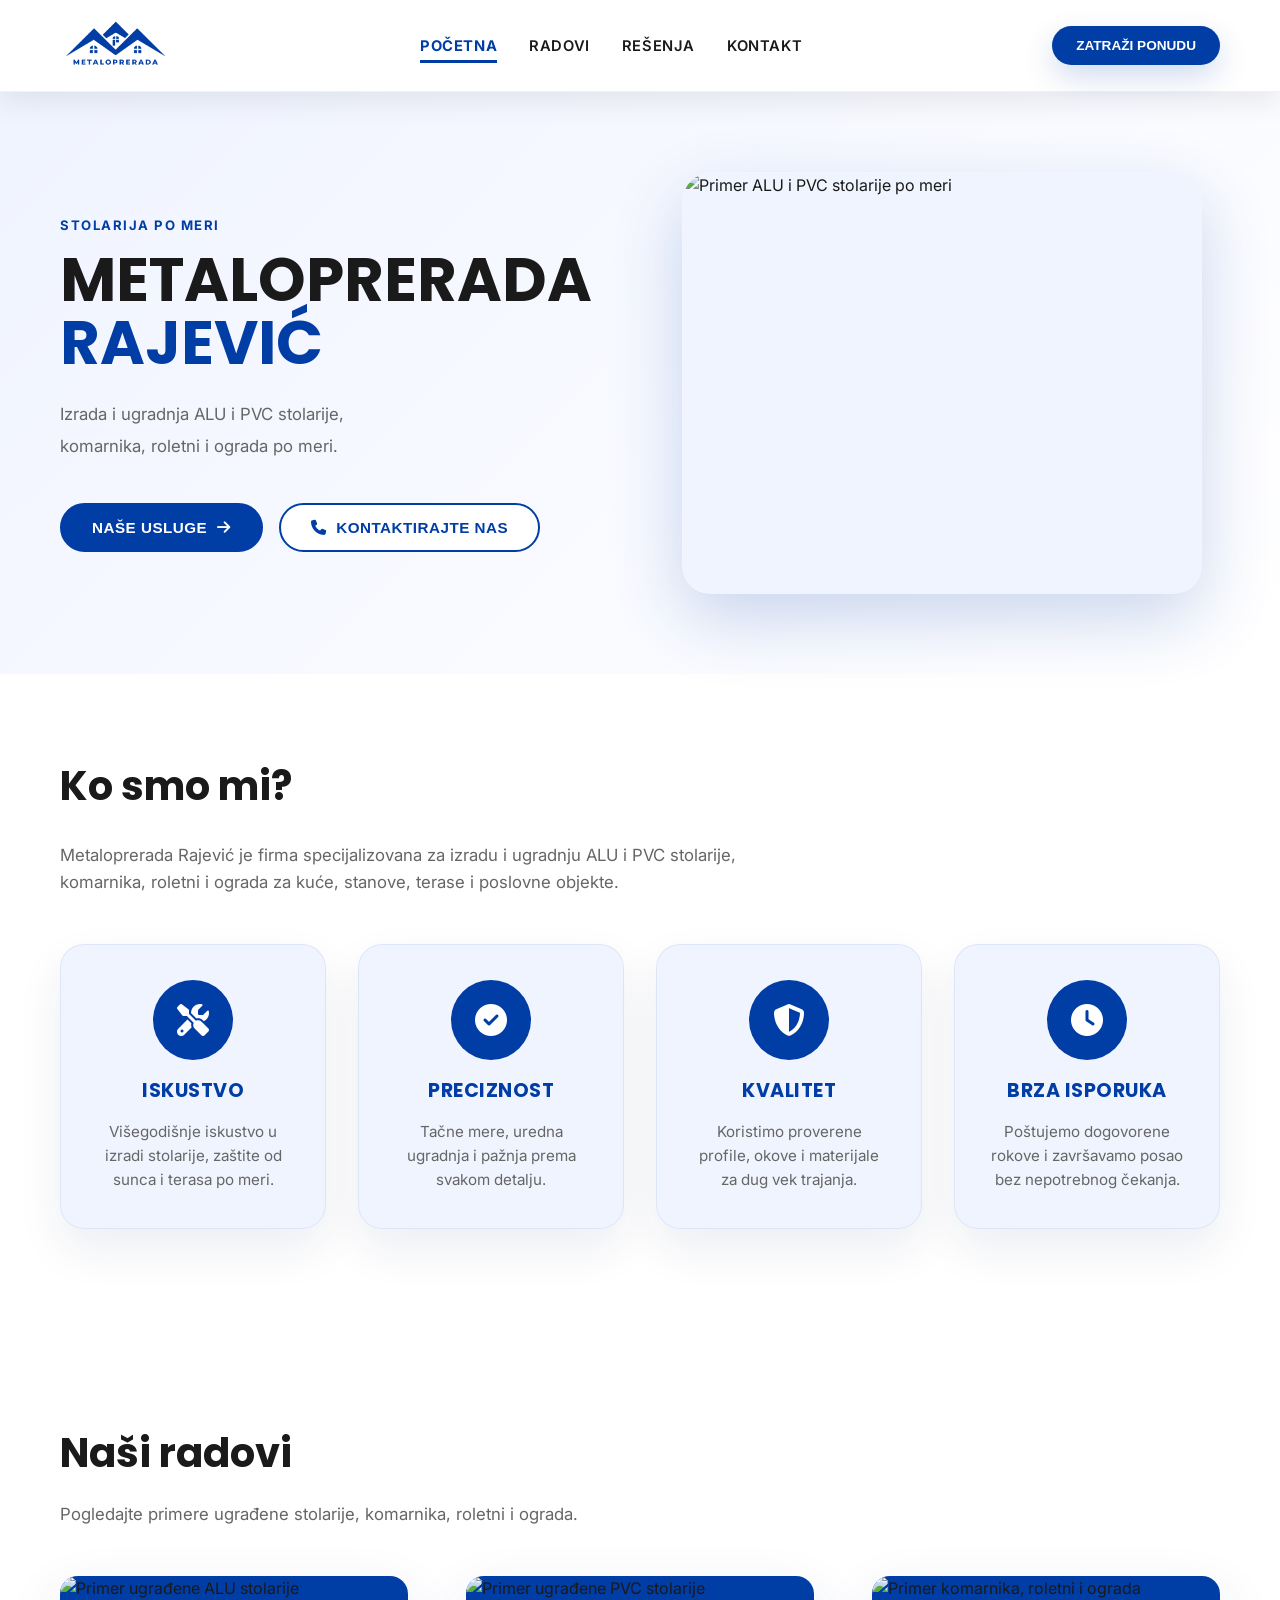
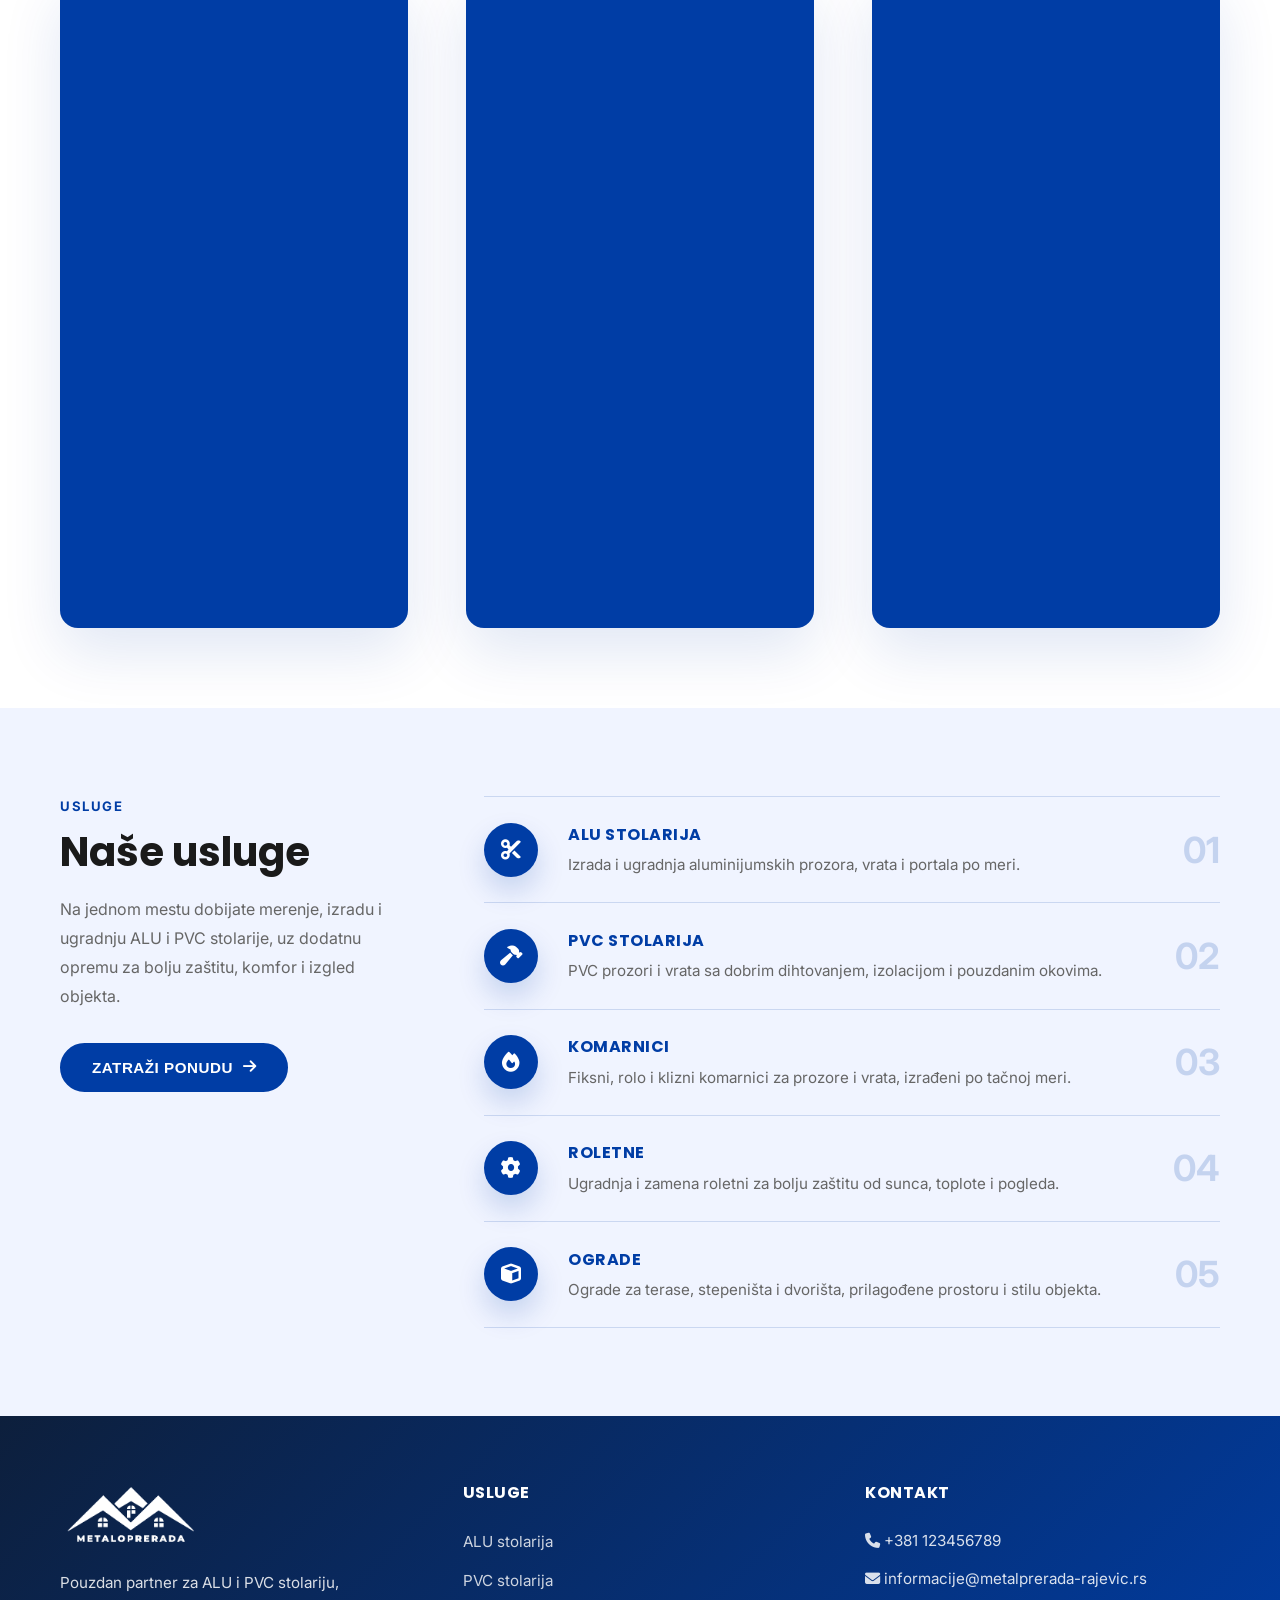
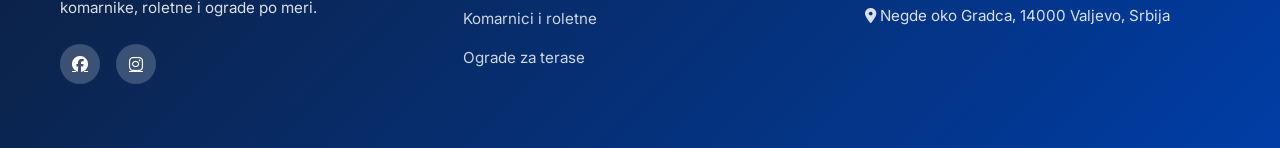
==== commit 752c2578: "Dobra cista verzija, posle ovoga ide tamnije" ====
--- a/index.html
+++ b/index.html
@@ -4,6 +4,16 @@
     <meta charset="UTF-8">
     <meta name="viewport" content="width=device-width, initial-scale=1.0">
     <meta name="description" content="Metaloprerada Rajević izrađuje i ugrađuje ALU i PVC stolariju, komarnike, roletne i ograde po meri za kuće, stanove, terase i poslovne objekte.">
+    <meta property="og:type" content="website">
+    <meta property="og:title" content="Metaloprerada Rajević - ALU i PVC stolarija">
+    <meta property="og:description" content="Izrada i ugradnja ALU i PVC stolarije, komarnika, roletni i ograda po meri.">
+    <meta property="og:url" content="https://miloskrunic.github.io/Metaloprerada-Rajevic/">
+    <meta property="og:image" content="https://miloskrunic.github.io/Metaloprerada-Rajevic/logo.png">
+    <meta property="og:image:alt" content="Metaloprerada Rajević logo">
+    <meta name="twitter:card" content="summary_large_image">
+    <meta name="twitter:title" content="Metaloprerada Rajević - ALU i PVC stolarija">
+    <meta name="twitter:description" content="Izrada i ugradnja ALU i PVC stolarije, komarnika, roletni i ograda po meri.">
+    <meta name="twitter:image" content="https://miloskrunic.github.io/Metaloprerada-Rajevic/logo.png">
     <title>Metaloprerada Rajević - ALU i PVC stolarija</title>
     <link rel="icon" type="image/svg+xml" href="favicons/favicon.svg">
     <link rel="icon" type="image/png" sizes="96x96" href="favicons/favicon-96x96.png">
@@ -43,12 +53,17 @@
 
     <!-- MOBILE MENI FULLSCREEN -->
     <div class="mobile-menu" id="mobileMenu" aria-hidden="true">
+        <div class="mobile-menu-inner">
+            <div class="mobile-menu-brand">
+                <img src="logo_2.png" alt="Metaloprerada Rajević logo">
+            </div>
         <ul class="mobile-nav">
             <li><a href="/" data-page="home">POČETNA</a></li>
             <li><a href="/test1" data-page="test1">RADOVI</a></li>
             <li><a href="/test2" data-page="test2">REŠENJA</a></li>
             <li><a href="/test3" data-page="test3">KONTAKT</a></li>
         </ul>
+        </div>
     </div>
 
     <main id="app">
@@ -147,7 +162,7 @@
                 <div class="container services-layout">
                     <div class="services-intro">
                         <p class="services-label">USLUGE</p>
-                        <h2>Šta radimo?</h2>
+                        <h2>Naše usluge</h2>
                         <p>Na jednom mestu dobijate merenje, izradu i ugradnju ALU i PVC stolarije, uz dodatnu opremu za bolju zaštitu, komfor i izgled objekta.</p>
                         <button class="btn btn-primary" type="button" data-scroll-target="contact">ZATRAŽI PONUDU <i class="fas fa-arrow-right"></i></button>
                     </div>
@@ -316,14 +331,12 @@
             <div class="footer-grid">
                 <div class="footer-col">
                     <div class="footer-logo">
-                        <i class="fas fa-cog"></i>
-                        <span>METALOPRERADA<br><strong>RAJEVIĆ</strong></span>
+                        <img src="logo_2.png" alt="Metaloprerada Rajević logo">
                     </div>
                     <p>Pouzdan partner za ALU i PVC stolariju, komarnike, roletne i ograde po meri.</p>
                     <div class="social-links">
                         <a href="#"><i class="fab fa-facebook"></i></a>
                         <a href="#"><i class="fab fa-instagram"></i></a>
-                        <a href="#"><i class="fab fa-linkedin"></i></a>
                     </div>
                 </div>
                 <div class="footer-col">
--- a/style.css
+++ b/style.css
@@ -630,8 +630,12 @@
     margin-bottom: 1rem;
 }
 
-.footer .footer-logo i {
-    font-size: 1.8rem;
+.footer .footer-logo img {
+    display: block;
+    max-width: 140px;
+    width: 100%;
+    height: auto;
+    object-fit: contain;
 }
 
 .footer .footer-col p {
@@ -672,6 +676,7 @@
     height: 50px;
     background: rgba(255, 255, 255, 0.92);
     border: 1px solid rgba(0, 61, 165, 0.16);
+    -webkit-backdrop-filter: blur(10px);
     backdrop-filter: blur(10px);
     border-radius: 16px;
     cursor: pointer;
@@ -709,7 +714,7 @@
 }
 
 .hamburger.active {
-    background: rgba(0, 31, 84, 0.34);
+    background: rgba(255, 255, 255, 0.08);
     border-color: rgba(255, 255, 255, 0.45);
     box-shadow: 0 18px 45px rgba(0, 20, 70, 0.22);
 }
@@ -738,12 +743,14 @@
     max-width: 100vw;
     min-height: 100vh;
     min-height: 100dvh;
-    background: linear-gradient(160deg, rgb(0, 61, 165) 0%, rgb(0, 78, 191) 100%);
+    background: rgb(13, 18, 23);
+    -webkit-backdrop-filter: blur(18px);
+    backdrop-filter: blur(18px);
     z-index: 1000;
     display: flex;
-    flex-direction: column;
-    justify-content: flex-start;
-    padding-top: 120px;
+    justify-content: center;
+    align-items: center;
+    padding: 0;
     transform: translateY(-100%);
     opacity: 0;
     pointer-events: none;
@@ -751,38 +758,73 @@
     overflow-y: auto;
 }
 
+.mobile-menu .mobile-menu-inner {
+    width: 100%;
+    min-height: 100vh;
+    min-height: 100dvh;
+    background:
+        radial-gradient(circle at 50% 18%, rgba(0, 61, 165, 0.14), transparent 15rem),
+        linear-gradient(180deg, rgba(39, 46, 56, 0.94), rgba(13, 18, 23, 0.96));
+    border: 0;
+    border-radius: 0;
+    box-shadow: none;
+    padding: 2rem 1.25rem;
+    display: flex;
+    flex-direction: column;
+}
+
 .mobile-menu.active {
     transform: translateY(0);
     opacity: 1;
     pointer-events: auto;
 }
 
+.mobile-menu .mobile-menu-brand {
+    display: flex;
+    align-items: center;
+    justify-content: center;
+    min-height: 48px;
+    padding: 0.65rem 0.35rem 1.65rem;
+}
+
+.mobile-menu .mobile-menu-brand img {
+    display: block;
+    max-width: 142px;
+    width: 100%;
+    height: auto;
+    object-fit: contain;
+}
+
 .mobile-menu .mobile-nav {
     list-style: none;
     width: 100%;
     text-align: center;
+    margin-top: 0.75rem;
 }
 
 .mobile-menu .mobile-nav li {
-    border-bottom: 1px solid rgba(255, 255, 255, 0.18);
+    border-bottom: 0;
 }
 
 .mobile-menu .mobile-nav a {
-    display: block;
+    display: flex;
+    align-items: center;
+    justify-content: center;
     color: #fff;
     text-decoration: none;
-    padding: 24px 30px;
-    font-size: 1.2rem;
-    font-weight: 700;
-    letter-spacing: 0.5px;
+    padding: 1rem 0.85rem;
+    border-radius: 12px;
+    font-size: 1.08rem;
+    font-weight: 700;
+    letter-spacing: 0;
     transition: background-color 0.25s ease, transform 0.25s ease, color 0.25s ease;
 }
 
 .mobile-menu .mobile-nav a:hover,
 .mobile-menu .mobile-nav a.active {
-    background-color: rgba(255, 255, 255, 0.12);
+    background-color: rgba(255, 255, 255, 0.1);
     color: #fff;
-    transform: translateX(4px);
+    transform: none;
 }
 /* MOBILE MENU END */
 
@@ -841,6 +883,18 @@
 
 /* RESPONSIVE START */
 @media (max-width: 768px) {
+    .hero,
+    .about,
+    .gallery,
+    .services,
+    .footer,
+    .test-page {
+        padding-top: 3rem;
+        padding-bottom: 3rem;
+    }
+    .footer{
+        padding-bottom: 1em;
+    }
     .header .navbar .container {
         flex-direction: row;
         gap: 1rem;
@@ -864,8 +918,17 @@
         grid-template-columns: 1fr;
     }
 
+    .hero .hero-label {
+        font-size: 0.9rem;
+    }
+
     .hero h1 {
-        font-size: 2.2rem;
+        font-size: 2.6rem;
+    }
+
+    .hero .hero-description {
+        font-size: 1.12rem;
+        line-height: 1.75;
     }
 
     .hero .hero-buttons {
@@ -887,10 +950,6 @@
         min-height: 300px;
     }
 
-    .gallery {
-        padding: 4rem 0;
-    }
-
     .gallery h2,
     .gallery .gallery-intro {
         max-width: 100%;
@@ -918,10 +977,6 @@
         transform: none;
     }
 
-    .services {
-        padding: 4rem 0;
-    }
-
     .services .services-layout {
         grid-template-columns: 1fr;
         gap: 2.5rem;
@@ -944,6 +999,7 @@
     }
 
     .footer .footer-grid {
+        grid-template-columns: 1fr;
         justify-items: center;
     }
 
@@ -965,7 +1021,7 @@
 
 @media (max-width: 480px) {
     .hero h1 {
-        font-size: 1.8rem;
+        font-size: 2.2rem;
     }
 
     .header .nav-links {
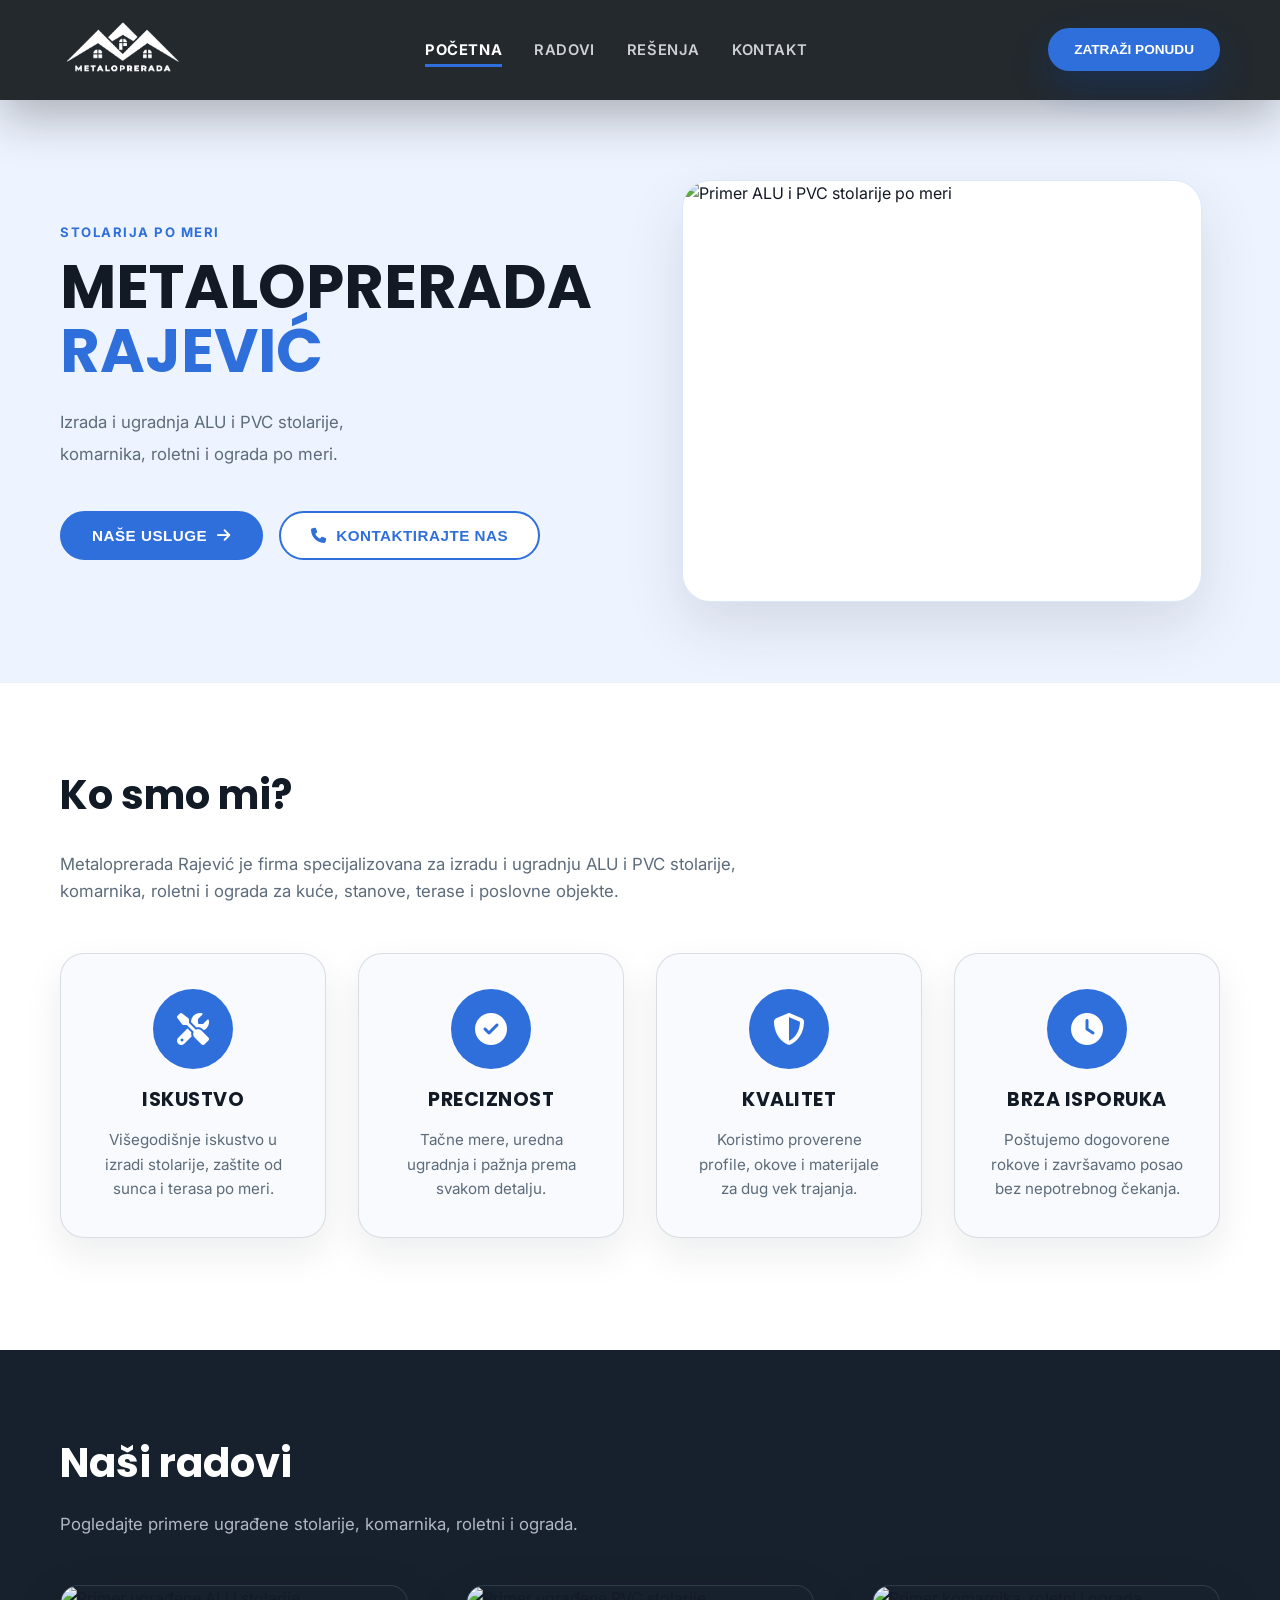
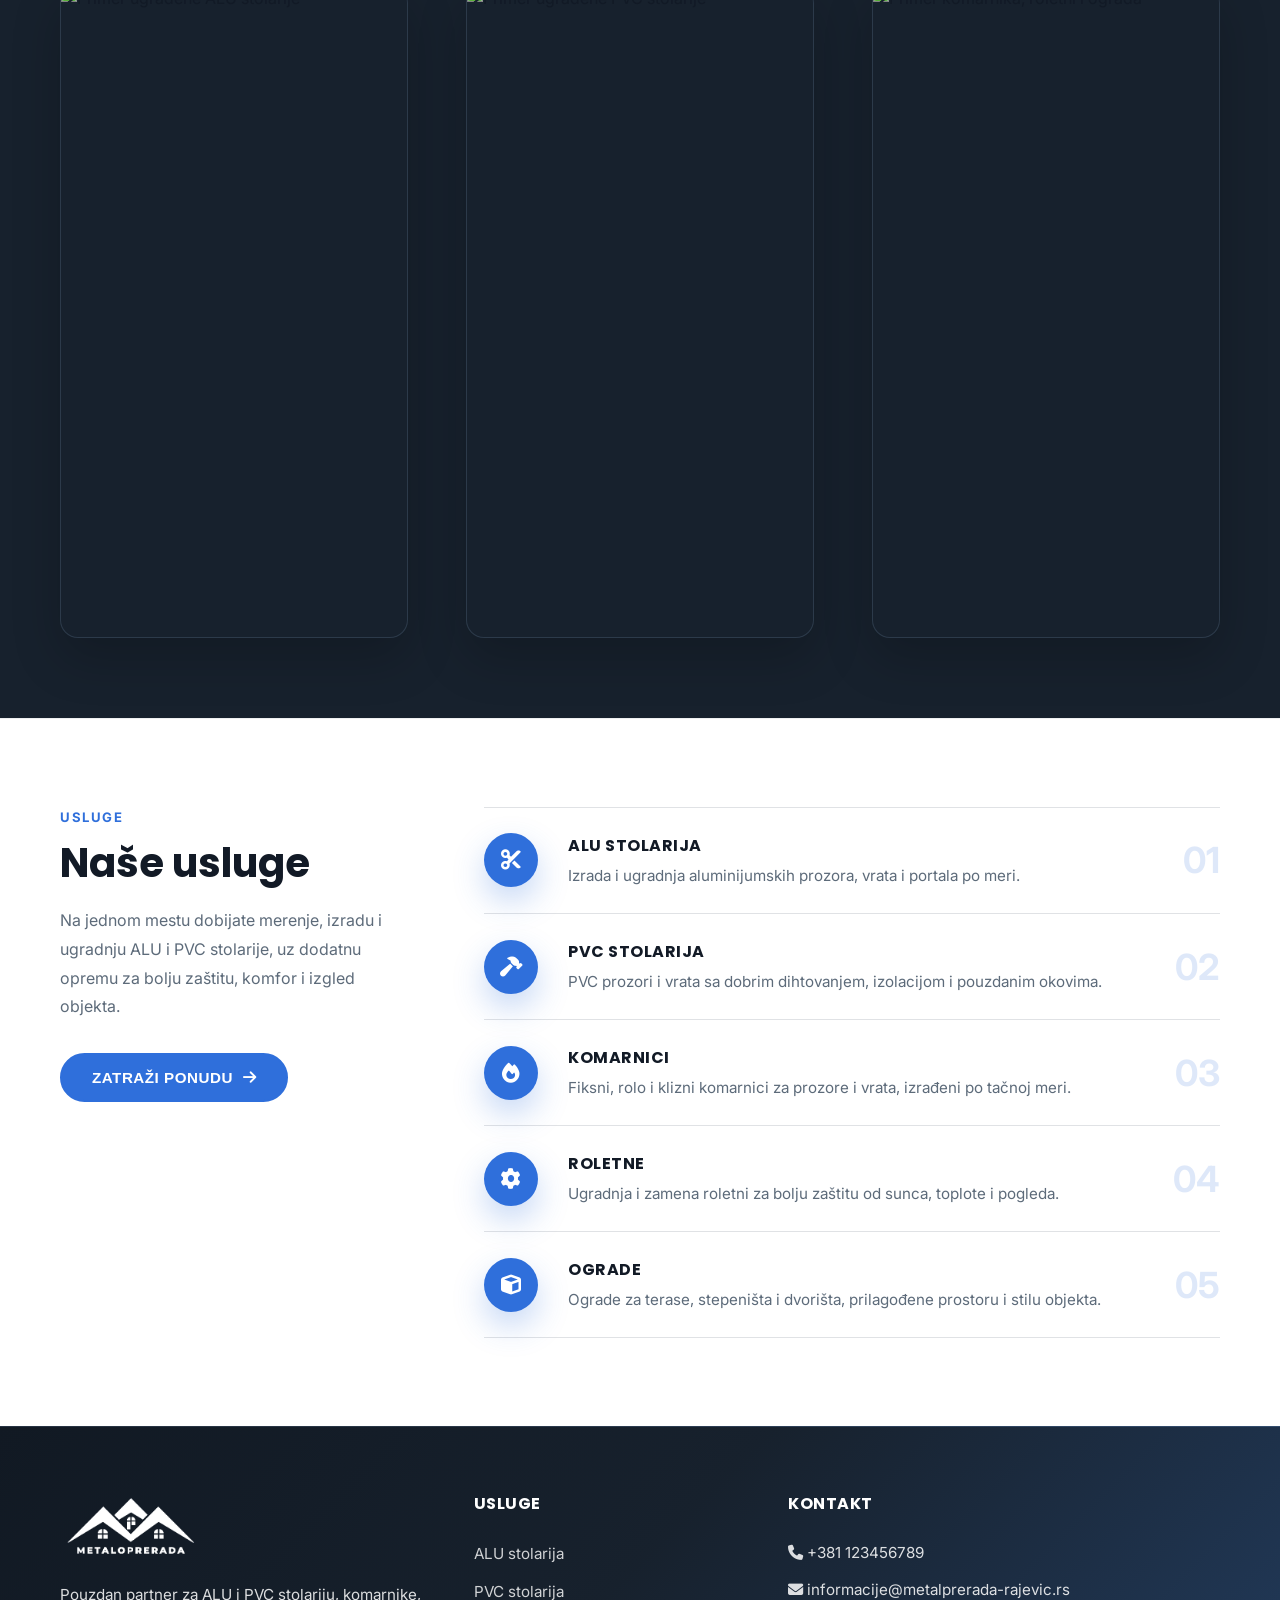
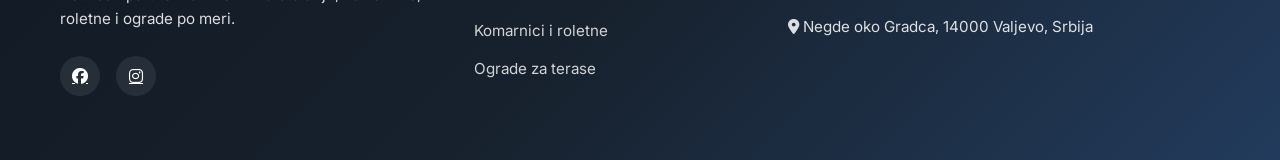
==== commit fe085bc8: "Promenjene boje u tamnije, dodati fixovi i fallbackovi za url u SPA front-enda" ====
--- a/index.html
+++ b/index.html
@@ -31,13 +31,13 @@
         <nav class="navbar">
             <div class="container">
                 <a class="logo" href="/" data-page="home">
-                    <img src="logo.png" alt="Metaloprerada Rajević logo">
+                    <img src="logo_2.png" alt="Metaloprerada Rajević logo">
                 </a>
                 <ul class="nav-links" id="navLinks">
                     <li><a href="/" data-page="home">POČETNA</a></li>
-                    <li><a href="/test1" data-page="test1">RADOVI</a></li>
-                    <li><a href="/test2" data-page="test2">REŠENJA</a></li>
-                    <li><a href="/test3" data-page="test3">KONTAKT</a></li>
+                    <li><a href="/radovi" data-page="radovi">RADOVI</a></li>
+                    <li><a href="/resenja" data-page="resenja">REŠENJA</a></li>
+                    <li><a href="/kontakt" data-page="kontakt">KONTAKT</a></li>
                 </ul>
                 <button class="cta-header" type="button" data-scroll-target="contact">ZATRAŽI PONUDU</button>
             </div>
@@ -59,9 +59,9 @@
             </div>
         <ul class="mobile-nav">
             <li><a href="/" data-page="home">POČETNA</a></li>
-            <li><a href="/test1" data-page="test1">RADOVI</a></li>
-            <li><a href="/test2" data-page="test2">REŠENJA</a></li>
-            <li><a href="/test3" data-page="test3">KONTAKT</a></li>
+            <li><a href="/radovi" data-page="radovi">RADOVI</a></li>
+            <li><a href="/resenja" data-page="resenja">REŠENJA</a></li>
+            <li><a href="/kontakt" data-page="kontakt">KONTAKT</a></li>
         </ul>
         </div>
     </div>
@@ -227,8 +227,8 @@
             </section>
         </section>
 
-        <!-- TEST 1 STRANICA -->
-        <section id="page-test1" class="page">
+        <!-- RADOVI STRANICA -->
+        <section id="page-radovi" class="page">
             <div class="test-page">
                 <div class="container">
                     <h1>RADOVI I UGRADNJE</h1>
@@ -260,8 +260,8 @@
             </div>
         </section>
 
-        <!-- TEST 2 STRANICA -->
-        <section id="page-test2" class="page">
+        <!-- RESENJA STRANICA -->
+        <section id="page-resenja" class="page">
             <div class="test-page">
                 <div class="container">
                     <h1>REŠENJA ZA DOM I OBJEKTE</h1>
@@ -292,8 +292,8 @@
             </div>
         </section>
 
-        <!-- TEST 3 STRANICA -->
-        <section id="page-test3" class="page">
+        <!-- KONTAKT STRANICA -->
+        <section id="page-kontakt" class="page">
             <div class="test-page">
                 <div class="container">
                     <h1>KONTAKT I LOKACIJA</h1>
--- a/style.css
+++ b/style.css
@@ -6,14 +6,23 @@
 }
 
 :root {
-    --primary-blue: #003DA5;
-    --dark-blue: #0D1F3C;
-    --accent-blue: #004EBF;
-    --light-blue: #F0F4FF;
-    --text-dark: #1a1a1a;
-    --text-light: #666;
+    --primary-blue: #2F6FDB;
+    --dark-blue: #0D1217;
+    --accent-blue: #6EA8FF;
+    --light-blue: #EEF4FF;
+    --text-dark: #121A26;
+    --text-light: #5D6B7A;
     --white: #ffffff;
-    --border-color: #e0e0e0;
+    --border-color: rgba(36, 52, 71, 0.12);
+    --page-bg: #F4F7FB;
+    --section-dark: #17212D;
+    --section-muted: #EEF4FF;
+    --section-flat: #FFFFFF;
+    --surface-dark: #17212D;
+    --surface-soft: #F8FAFD;
+    --surface-strong: #FFFFFF;
+    --glass-border: rgba(36, 52, 71, 0.14);
+    --dark-shadow: 0 24px 60px rgba(16, 28, 44, 0.12);
 }
 
 html {
@@ -25,7 +34,7 @@
     font-family: 'Inter', 'Segoe UI', Tahoma, Geneva, Verdana, sans-serif;
     line-height: 1.6;
     color: var(--text-dark);
-    background-color: var(--white);
+    background: var(--page-bg);
     overflow-x: hidden;
 }
 
@@ -74,12 +83,13 @@
 
 /* HEADER SECTION START */
 .header {
-    background-color: rgba(255, 255, 255, 0.95);
-    border-bottom: 1px solid rgba(0, 0, 0, 0.05);
+    background: rgba(13, 18, 23, 0.9);
+    border-bottom: 1px solid var(--glass-border);
     position: sticky;
     top: 0;
     z-index: 900;
-    box-shadow: 0 10px 30px rgba(0, 0, 0, 0.08);
+    box-shadow: 0 18px 48px rgba(0, 0, 0, 0.28);
+    -webkit-backdrop-filter: blur(16px);
     backdrop-filter: blur(12px);
     display: flex;
     align-items: center;
@@ -110,7 +120,7 @@
 
 .header .logo img {
     display: block;
-    max-width: 110px;
+    max-width: 124px;
     width: 100%;
     height: auto;
     object-fit: contain;
@@ -125,7 +135,7 @@
 }
 
 .header .nav-links a {
-    color: var(--text-dark);
+    color: rgba(245, 247, 251, 0.82);
     text-decoration: none;
     font-size: 0.92rem;
     font-weight: 600;
@@ -136,7 +146,7 @@
 
 .header .nav-links a:hover,
 .header .nav-links a.active {
-    color: var(--primary-blue);
+    color: var(--white);
     transform: translateY(-1px);
 }
 
@@ -149,21 +159,46 @@
 .header .cta-header {
     background-color: var(--primary-blue);
     color: var(--white);
-    border: none;
+    border: 2px solid var(--primary-blue);
     padding: 12px 24px;
     border-radius: 30px;
     font-size: 0.85rem;
     font-weight: 700;
     cursor: pointer;
-    transition: background-color 0.25s ease, transform 0.25s ease, box-shadow 0.25s ease;
+    outline: none;
+    position: relative;
+    overflow: hidden;
+    isolation: isolate;
+    transition: all 0.4s ease;
     white-space: nowrap;
-    box-shadow: 0 12px 30px rgba(0, 61, 165, 0.18);
+    box-shadow: 0 16px 36px rgba(0, 61, 165, 0.28);
+}
+
+.header .cta-header::after {
+    content: "";
+    position: absolute;
+    inset: 0;
+    z-index: -1;
+    background: radial-gradient(circle, rgba(255, 255, 255, 0.28) 0%, rgba(255, 255, 255, 0) 70%);
+    transform: scale(0);
+    transition: transform 0.5s ease;
+}
+
+.header .cta-header:hover::after,
+.header .cta-header:focus-visible::after {
+    transform: scale(4);
 }
 
 .header .cta-header:hover {
-    background-color: var(--accent-blue);
+    background-color: #245CB8;
+    color: var(--white);
+    border-color: var(--accent-blue);
     transform: translateY(-2px);
     box-shadow: 0 18px 45px rgba(0, 61, 165, 0.2);
+}
+
+.header .cta-header:focus-visible {
+    box-shadow: 0 0 0 4px rgba(47, 111, 219, 0.22), 0 18px 45px rgba(0, 61, 165, 0.2);
 }
 
 .header .cta-header:active {
@@ -174,7 +209,7 @@
 /* HERO SECTION START */
 .hero {
     padding: 5rem 0;
-    background: linear-gradient(135deg, var(--light-blue) 0%, var(--white) 100%);
+    background: var(--section-muted);
 }
 
 .hero .container {
@@ -230,10 +265,10 @@
     width: 100%;
     max-width: 520px;
     min-height: 420px;
-    background: var(--light-blue);
+    background: var(--surface-strong);
     border-radius: 28px;
-    box-shadow: 0 25px 70px rgba(0, 61, 165, 0.2);
-    border: 1px solid rgba(255, 255, 255, 0.1);
+    box-shadow: var(--dark-shadow);
+    border: 1px solid rgba(47, 111, 219, 0.16);
     position: relative;
     overflow: hidden;
 }
@@ -252,14 +287,34 @@
     font-size: 0.95rem;
     font-weight: 700;
     cursor: pointer;
+    outline: none;
+    position: relative;
+    overflow: hidden;
+    isolation: isolate;
     display: inline-flex;
     align-items: center;
     gap: 10px;
     letter-spacing: 0.5px;
-    transition: all 0.3s ease;
+    transition: all 0.4s ease;
+}
+
+.hero .btn::after {
+    content: "";
+    position: absolute;
+    inset: 0;
+    z-index: -1;
+    background: radial-gradient(circle, var(--btn-glow, rgba(255, 255, 255, 0.28)) 0%, rgba(255, 255, 255, 0) 70%);
+    transform: scale(0);
+    transition: transform 0.5s ease;
+}
+
+.hero .btn:hover::after,
+.hero .btn:focus-visible::after {
+    transform: scale(4);
 }
 
 .hero .btn-primary {
+    --btn-glow: rgba(255, 255, 255, 0.28);
     border: 2px solid var(--primary-blue);
     background-color: var(--primary-blue);
     color: var(--white);
@@ -267,13 +322,14 @@
 
 .hero .btn-primary:hover,
 .hero .btn-primary:focus-visible {
-    background-color: var(--white);
-    color: var(--primary-blue);
-    border-color: var(--primary-blue);
+    background-color: #245CB8;
+    color: var(--white);
+    border-color: #245CB8;
     transform: translateY(-2px);
 }
 
 .hero .btn-secondary {
+    --btn-glow: rgba(47, 111, 219, 0.18);
     border: 2px solid var(--primary-blue);
     background-color: var(--white);
     color: var(--primary-blue);
@@ -281,17 +337,22 @@
 
 .hero .btn-secondary:hover,
 .hero .btn-secondary:focus-visible {
-    background-color: var(--primary-blue);
-    color: var(--white);
+    background-color: #E5F0FF;
+    color: #245CB8;
     border-color: var(--primary-blue);
     transform: translateY(-2px);
+}
+
+.hero .btn:focus-visible {
+    box-shadow: 0 0 0 4px rgba(47, 111, 219, 0.18);
 }
 /* HERO SECTION END */
 
 /* ABOUT SECTION START */
 .about {
     padding: 5rem 0;
-    background-color: var(--white);
+    background: var(--section-flat);
+    border-top: 1px solid rgba(36, 52, 71, 0.08);
 }
 
 .about h2 {
@@ -311,25 +372,25 @@
 
 .about .features-grid {
     display: grid;
-    grid-template-columns: repeat(auto-fit, minmax(250px, 1fr));
+    grid-template-columns: repeat(4, minmax(0, 1fr));
     gap: 2rem;
     margin-bottom: 2rem;
 }
 
 .about .feature-card {
-    background: rgba(240, 244, 255, 0.95);
+    background: var(--surface-soft);
     padding: 2.2rem;
     border-radius: 24px;
     text-align: center;
     transition: all 0.35s ease;
-    border: 1px solid rgba(0, 61, 165, 0.08);
-    box-shadow: 0 20px 45px rgba(7, 34, 93, 0.08);
+    border: 1px solid var(--glass-border);
+    box-shadow: 0 16px 38px rgba(16, 28, 44, 0.08);
 }
 
 .about .feature-card:hover {
     transform: translateY(-8px);
-    border-color: rgba(0, 61, 165, 0.16);
-    box-shadow: 0 32px 70px rgba(7, 34, 93, 0.12);
+    border-color: rgba(47, 111, 219, 0.28);
+    box-shadow: 0 22px 52px rgba(16, 28, 44, 0.12);
 }
 
 .about .feature-icon {
@@ -349,7 +410,7 @@
     font-size: 1.2rem;
     font-weight: 700;
     margin-bottom: 0.8rem;
-    color: var(--primary-blue);
+    color: var(--text-dark);
     letter-spacing: 0.5px;
 }
 
@@ -363,20 +424,21 @@
 /* GALLERY SECTION START */
 .gallery {
     padding: 5rem 0;
-    background-color: var(--white);
+    background: var(--section-dark);
     overflow: hidden;
+    border-top: 1px solid rgba(36, 52, 71, 0.08);
 }
 
 .gallery h2 {
     font-size: 2.5rem;
     font-weight: 700;
     margin-bottom: 1rem;
-    color: var(--text-dark);
+    color: var(--white);
 }
 
 .gallery .gallery-intro {
     font-family: 'Inter', 'Segoe UI', Tahoma, Geneva, Verdana, sans-serif;
-    color: var(--text-light);
+    color: rgba(232, 238, 247, 0.74);
     margin-bottom: 3rem;
     font-size: 1.05rem;
 }
@@ -411,8 +473,9 @@
     min-width: 0;
     overflow: hidden;
     border-radius: 18px;
-    background: var(--primary-blue);
-    box-shadow: 0 24px 60px rgba(0, 61, 165, 0.12);
+    background: var(--surface-dark);
+    border: 1px solid rgba(140, 170, 205, 0.18);
+    box-shadow: 0 20px 50px rgba(0, 0, 0, 0.2);
 }
 
 .gallery .item img {
@@ -435,7 +498,7 @@
     flex-direction: column;
     justify-content: flex-end;
     height: 100%;
-    background: linear-gradient(180deg, transparent 20%, rgba(0, 31, 84, 0.72) 100%);
+    background: linear-gradient(180deg, transparent 18%, rgba(9, 17, 27, 0.82) 100%);
 }
 
 .gallery .caption h3 {
@@ -455,7 +518,8 @@
 /* SERVICES SECTION START */
 .services {
     padding: 5.5rem 0;
-    background-color: var(--light-blue);
+    background: var(--section-flat);
+    border-top: 1px solid rgba(36, 52, 71, 0.08);
 }
 
 .services .services-layout {
@@ -496,7 +560,7 @@
 }
 
 .services .services-list {
-    border-top: 1px solid rgba(0, 61, 165, 0.16);
+    border-top: 1px solid var(--glass-border);
 }
 
 .services .service-item {
@@ -505,13 +569,13 @@
     gap: 1.25rem;
     align-items: center;
     padding: 1.55rem 0;
-    border-bottom: 1px solid rgba(0, 61, 165, 0.16);
+    border-bottom: 1px solid var(--glass-border);
     transition: transform 0.25s ease, border-color 0.25s ease;
 }
 
 .services .service-item:hover {
     transform: translateX(8px);
-    border-color: rgba(0, 61, 165, 0.34);
+    border-color: rgba(47, 111, 219, 0.28);
 }
 
 .services .service-icon {
@@ -524,7 +588,7 @@
     align-items: center;
     font-size: 1.25rem;
     color: var(--white);
-    box-shadow: 0 14px 28px rgba(0, 61, 165, 0.18);
+    box-shadow: 0 14px 32px rgba(47, 111, 219, 0.28);
 }
 
 .services .service-copy {
@@ -535,7 +599,7 @@
     font-size: 1rem;
     font-weight: 700;
     margin-bottom: 0.35rem;
-    color: var(--primary-blue);
+    color: var(--text-dark);
     letter-spacing: 0.5px;
 }
 
@@ -546,7 +610,7 @@
 }
 
 .services .service-number {
-    color: rgba(0, 61, 165, 0.18);
+    color: rgba(47, 111, 219, 0.16);
     font-size: 2.25rem;
     font-weight: 700;
     line-height: 1;
@@ -558,11 +622,30 @@
     font-size: 0.95rem;
     font-weight: 700;
     cursor: pointer;
+    outline: none;
+    position: relative;
+    overflow: hidden;
+    isolation: isolate;
     display: inline-flex;
     align-items: center;
     gap: 10px;
     letter-spacing: 0.5px;
-    transition: all 0.3s ease;
+    transition: all 0.4s ease;
+}
+
+.services .btn::after {
+    content: "";
+    position: absolute;
+    inset: 0;
+    z-index: -1;
+    background: radial-gradient(circle, rgba(255, 255, 255, 0.28) 0%, rgba(255, 255, 255, 0) 70%);
+    transform: scale(0);
+    transition: transform 0.5s ease;
+}
+
+.services .btn:hover::after,
+.services .btn:focus-visible::after {
+    transform: scale(4);
 }
 
 .services .btn-primary {
@@ -573,25 +656,35 @@
 
 .services .btn-primary:hover,
 .services .btn-primary:focus-visible {
-    background-color: var(--white);
-    color: var(--primary-blue);
-    border-color: var(--primary-blue);
+    background-color: #245CB8;
+    color: var(--white);
+    border-color: #245CB8;
     transform: translateY(-2px);
+}
+
+.services .btn:focus-visible {
+    box-shadow: 0 0 0 4px rgba(47, 111, 219, 0.18);
 }
 /* SERVICES SECTION END */
 
 /* FOOTER SECTION START */
 .footer {
-    background: linear-gradient(135deg, var(--dark-blue) 0%, var(--primary-blue) 100%);
+    background: linear-gradient(135deg, #111923 0%, #17212D 48%, #223B5C 100%);
     color: var(--white);
     padding: 4rem 0 2rem;
+    border-top: 1px solid rgba(140, 170, 205, 0.16);
 }
 
 .footer .footer-grid {
     display: grid;
-    grid-template-columns: repeat(auto-fit, minmax(250px, 1fr));
-    gap: 3rem;
+    grid-template-columns: minmax(0, 1.15fr) minmax(0, 0.85fr) minmax(0, 1.3fr);
+    gap: 2rem;
+    align-items: start;
     margin-bottom: 2rem;
+}
+
+.footer .footer-col {
+    min-width: 0;
 }
 
 .footer .footer-col h3 {
@@ -655,7 +748,7 @@
     width: 40px;
     height: 40px;
     border-radius: 50%;
-    background: rgba(255, 255, 255, 0.2);
+    background: rgba(255, 255, 255, 0.08);
     display: flex;
     justify-content: center;
     align-items: center;
@@ -665,7 +758,7 @@
 
 .footer .social-links a:hover {
     background: var(--white);
-    color: var(--primary-blue);
+    color: var(--dark-blue);
 }
 /* FOOTER SECTION END */
 
@@ -674,27 +767,55 @@
     display: none;
     width: 50px;
     height: 50px;
-    background: rgba(255, 255, 255, 0.92);
-    border: 1px solid rgba(0, 61, 165, 0.16);
-    -webkit-backdrop-filter: blur(10px);
-    backdrop-filter: blur(10px);
+    background: rgba(255, 255, 255, 0.42);
+    border: 1px solid rgba(47, 111, 219, 0.32);
+    -webkit-backdrop-filter: blur(18px) saturate(160%);
+    backdrop-filter: blur(18px) saturate(160%);
     border-radius: 16px;
     cursor: pointer;
+    overflow: hidden;
     position: fixed;
     top: 1rem;
     right: 20px;
     z-index: 1100;
-    transition: background-color 0.25s ease, border-color 0.25s ease, transform 0.25s ease, box-shadow 0.25s ease;
-    box-shadow: 0 12px 30px rgba(0, 61, 165, 0.14);
+    transition: all 0.4s ease;
+    box-shadow: 0 16px 40px rgba(16, 28, 44, 0.24);
+}
+
+.hamburger::after {
+    content: "";
+    position: absolute;
+    inset: 0;
+    z-index: 0;
+    background: radial-gradient(circle, rgba(47, 111, 219, 0.18) 0%, rgba(47, 111, 219, 0) 70%);
+    transform: scale(0);
+    transition: transform 0.5s ease;
+}
+
+.hamburger:hover,
+.hamburger:focus-visible {
+    background: rgba(255, 255, 255, 0.56);
+    border-color: rgba(47, 111, 219, 0.44);
+    box-shadow: 0 18px 45px rgba(16, 28, 44, 0.28);
+}
+
+.hamburger:focus-visible {
+    box-shadow: 0 0 0 4px rgba(47, 111, 219, 0.18), 0 18px 45px rgba(16, 28, 44, 0.22);
+}
+
+.hamburger:hover::after,
+.hamburger:focus-visible::after {
+    transform: scale(4);
 }
 
 .hamburger span {
     width: 26px;
     height: 3px;
-    background-color: var(--primary-blue);
+    background-color: #2C3A4A;
     border-radius: 999px;
     position: absolute;
     left: 11px;
+    z-index: 1;
     transition: transform 0.25s cubic-bezier(0.4, 0.0, 0.2, 1),
                 opacity 0.25s ease,
                 background-color 0.25s ease;
@@ -714,9 +835,13 @@
 }
 
 .hamburger.active {
-    background: rgba(255, 255, 255, 0.08);
+    background: rgba(255, 255, 255, 0.16);
     border-color: rgba(255, 255, 255, 0.45);
     box-shadow: 0 18px 45px rgba(0, 20, 70, 0.22);
+}
+
+.hamburger.active::after {
+    background: radial-gradient(circle, rgba(255, 255, 255, 0.22) 0%, rgba(255, 255, 255, 0) 70%);
 }
 
 .hamburger.active span {
@@ -743,7 +868,7 @@
     max-width: 100vw;
     min-height: 100vh;
     min-height: 100dvh;
-    background: rgb(13, 18, 23);
+    background: rgb(31, 42, 55);
     -webkit-backdrop-filter: blur(18px);
     backdrop-filter: blur(18px);
     z-index: 1000;
@@ -763,8 +888,8 @@
     min-height: 100vh;
     min-height: 100dvh;
     background:
-        radial-gradient(circle at 50% 18%, rgba(0, 61, 165, 0.14), transparent 15rem),
-        linear-gradient(180deg, rgba(39, 46, 56, 0.94), rgba(13, 18, 23, 0.96));
+        radial-gradient(circle at 50% 18%, rgba(47, 111, 219, 0.16), transparent 15rem),
+        linear-gradient(180deg, rgba(55, 68, 84, 0.96), rgba(30, 41, 54, 0.98));
     border: 0;
     border-radius: 0;
     box-shadow: none;
@@ -822,7 +947,7 @@
 
 .mobile-menu .mobile-nav a:hover,
 .mobile-menu .mobile-nav a.active {
-    background-color: rgba(255, 255, 255, 0.1);
+    background-color: rgba(255, 255, 255, 0.13);
     color: #fff;
     transform: none;
 }
@@ -832,6 +957,7 @@
 .test-page {
     padding: 4rem 0;
     min-height: 500px;
+    background: var(--page-bg);
 }
 
 .test-page h1 {
@@ -849,9 +975,10 @@
 }
 
 .test-page .test-card {
-    background: linear-gradient(135deg, var(--light-blue) 0%, var(--white) 100%);
+    background: var(--surface-strong);
     padding: 2rem;
     border-radius: 10px;
+    border: 1px solid var(--glass-border);
     border-left: 5px solid var(--primary-blue);
     text-align: center;
     transition: all 0.3s ease;
@@ -859,7 +986,7 @@
 
 .test-page .test-card:hover {
     transform: translateY(-10px);
-    box-shadow: 0 15px 30px rgba(0, 61, 165, 0.15);
+    box-shadow: 0 18px 44px rgba(16, 28, 44, 0.12);
 }
 
 .test-page .test-icon {
@@ -871,7 +998,7 @@
 .test-page .test-card h2 {
     font-size: 1.3rem;
     font-weight: 700;
-    color: var(--primary-blue);
+    color: var(--text-dark);
     margin-bottom: 1rem;
 }
 
@@ -882,6 +1009,12 @@
 /* TEST PAGES END */
 
 /* RESPONSIVE START */
+@media (max-width: 991px) {
+    .about .features-grid {
+        grid-template-columns: repeat(2, minmax(0, 1fr));
+    }
+}
+
 @media (max-width: 768px) {
     .hero,
     .about,
